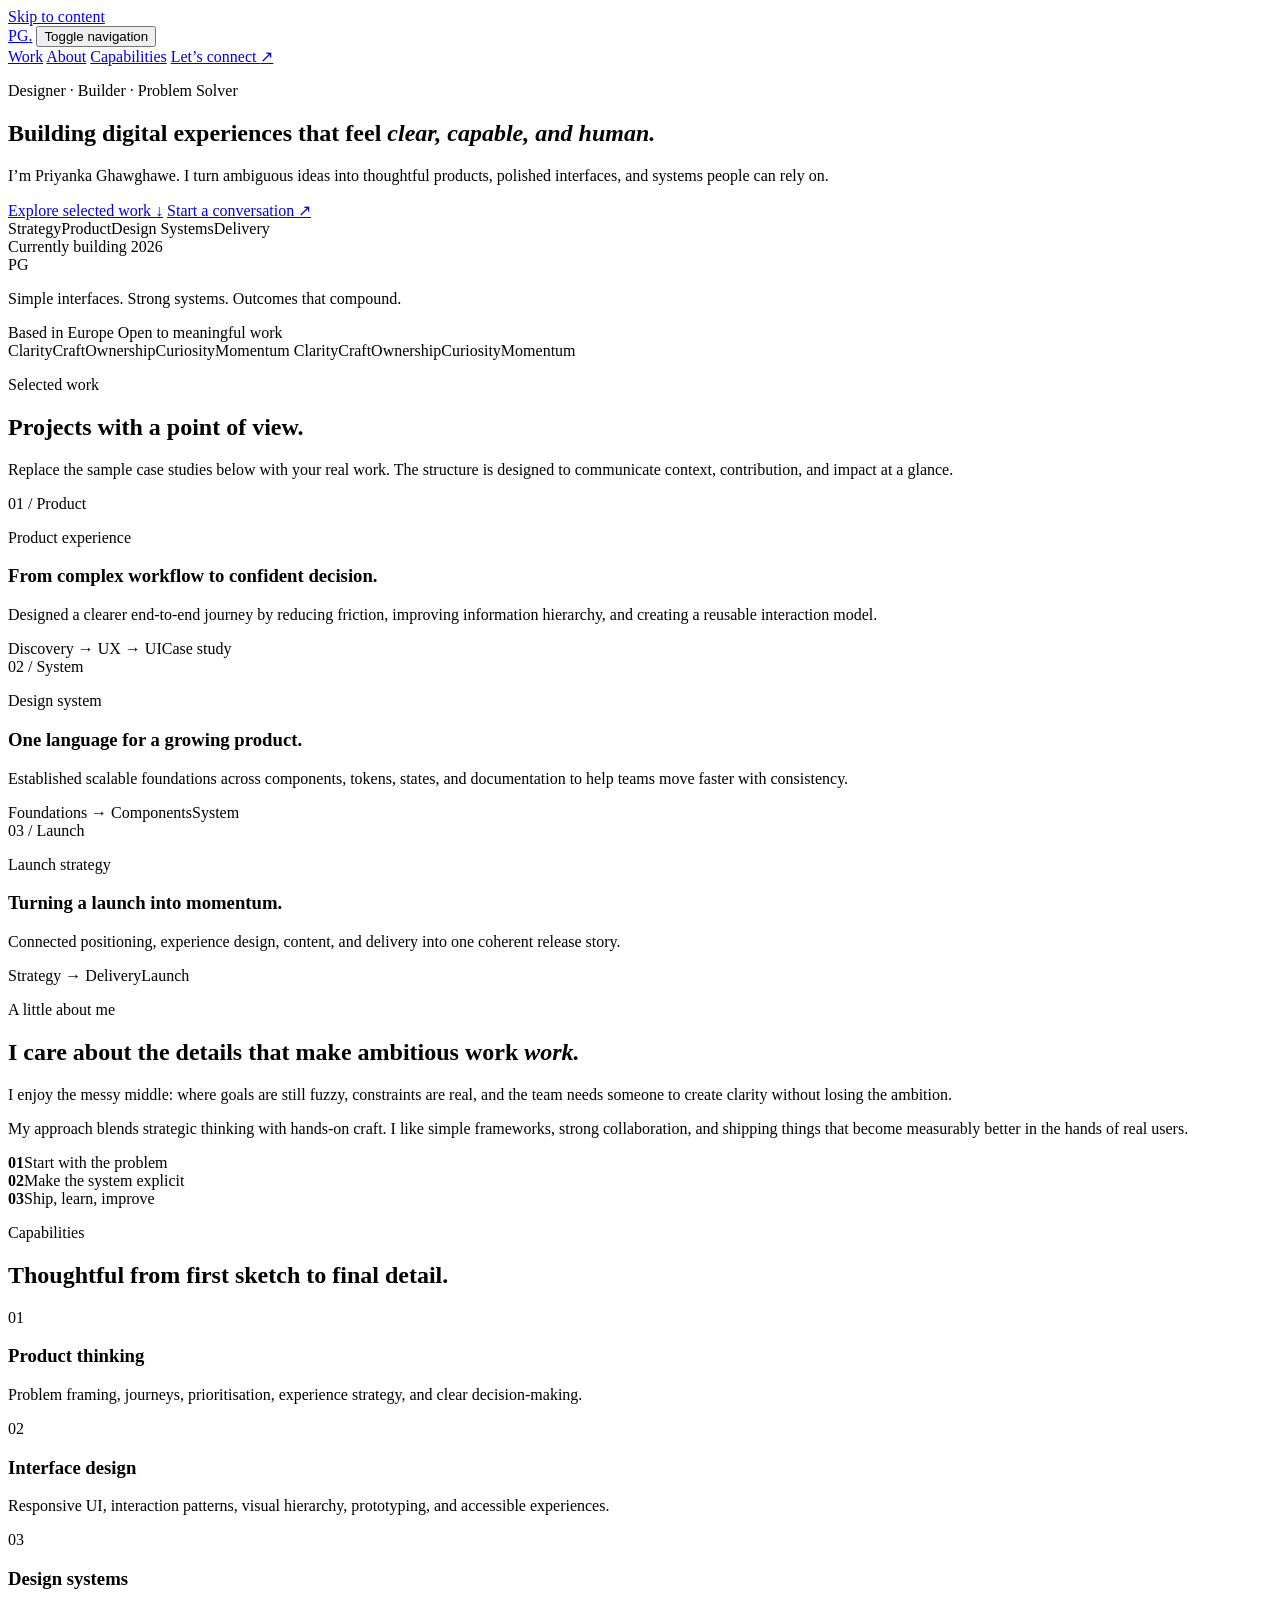
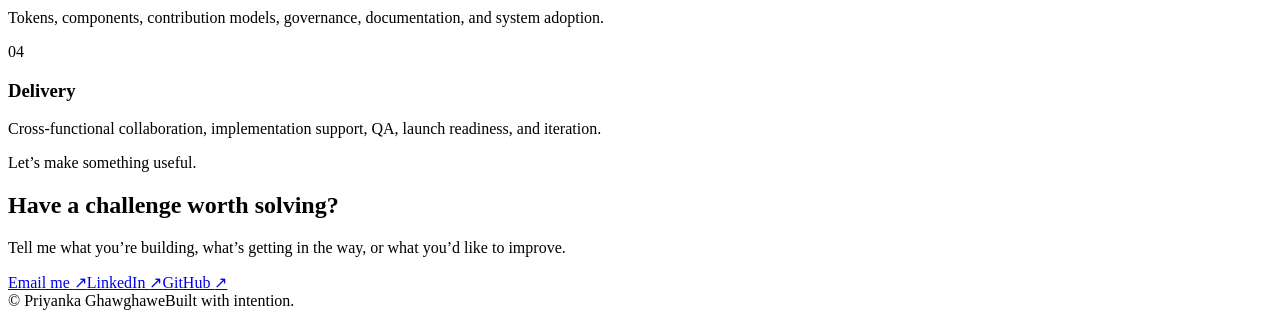
==== index.html @ e35c4de6 "feat: build enterprise portfolio landing page" ====
<!doctype html>
<html lang="en">
  <head>
    <meta charset="UTF-8" />
    <meta name="viewport" content="width=device-width, initial-scale=1.0" />
    <meta name="description" content="Priyanka Ghawghawe — portfolio of selected work, capabilities, and professional experience." />
    <meta name="theme-color" content="#0b1020" />
    <meta property="og:title" content="Priyanka Ghawghawe — Portfolio" />
    <meta property="og:description" content="A modern portfolio for Priyanka Ghawghawe." />
    <meta property="og:type" content="website" />
    <meta property="og:url" content="https://priyankaghawghawe.github.io/" />
    <link rel="icon" href="assets/favicon.svg" type="image/svg+xml" />
    <link rel="preconnect" href="https://fonts.googleapis.com" />
    <link rel="preconnect" href="https://fonts.gstatic.com" crossorigin />
    <link href="https://fonts.googleapis.com/css2?family=DM+Sans:wght@400;500;600;700&family=Space+Grotesk:wght@500;600;700&display=swap" rel="stylesheet" />
    <link rel="stylesheet" href="styles.css" />
    <script type="module" src="app.js"></script>
    <title>Priyanka Ghawghawe — Portfolio</title>
  </head>
  <body>
    <a class="skip-link" href="#main">Skip to content</a>

    <header class="site-header" data-header>
      <div class="container nav-wrap">
        <a class="brand" href="#top" aria-label="Priyanka Ghawghawe home">PG<span>.</span></a>
        <button class="menu-toggle" type="button" aria-expanded="false" aria-controls="site-nav">
          <span></span><span></span><span></span>
          <span class="sr-only">Toggle navigation</span>
        </button>
        <nav id="site-nav" class="site-nav" aria-label="Primary navigation">
          <a href="#work">Work</a>
          <a href="#about">About</a>
          <a href="#capabilities">Capabilities</a>
          <a href="#contact" class="nav-cta">Let’s connect <span aria-hidden="true">↗</span></a>
        </nav>
      </div>
    </header>

    <main id="main">
      <section id="top" class="hero section">
        <div class="container hero-grid">
          <div class="hero-copy reveal">
            <p class="eyebrow">Designer · Builder · Problem Solver</p>
            <h1>Building digital experiences that feel <em>clear, capable, and human.</em></h1>
            <p class="hero-lede">I’m Priyanka Ghawghawe. I turn ambiguous ideas into thoughtful products, polished interfaces, and systems people can rely on.</p>
            <div class="hero-actions">
              <a class="button button-primary" href="#work">Explore selected work <span aria-hidden="true">↓</span></a>
              <a class="button button-secondary" href="#contact">Start a conversation <span aria-hidden="true">↗</span></a>
            </div>
            <div class="hero-proof" aria-label="Professional focus areas">
              <span>Strategy</span><span>Product</span><span>Design Systems</span><span>Delivery</span>
            </div>
          </div>

          <aside class="hero-card reveal reveal-delay" aria-label="Portfolio snapshot">
            <div class="hero-card-top">
              <span class="status-dot" aria-hidden="true"></span>
              <span>Currently building</span>
              <span class="hero-card-year">2026</span>
            </div>
            <div class="hero-card-body">
              <div class="orb orb-a"></div>
              <div class="orb orb-b"></div>
              <div class="grid-noise"></div>
              <div class="hero-monogram">PG</div>
              <p>Simple interfaces. Strong systems. Outcomes that compound.</p>
            </div>
            <div class="hero-card-footer">
              <span>Based in Europe</span>
              <span>Open to meaningful work</span>
            </div>
          </aside>
        </div>
      </section>

      <section class="marquee" aria-label="Core values">
        <div class="marquee-track">
          <span>Clarity</span><span>Craft</span><span>Ownership</span><span>Curiosity</span><span>Momentum</span>
          <span>Clarity</span><span>Craft</span><span>Ownership</span><span>Curiosity</span><span>Momentum</span>
        </div>
      </section>

      <section id="work" class="section section-dark">
        <div class="container">
          <div class="section-heading reveal">
            <div>
              <p class="eyebrow">Selected work</p>
              <h2>Projects with a point of view.</h2>
            </div>
            <p>Replace the sample case studies below with your real work. The structure is designed to communicate context, contribution, and impact at a glance.</p>
          </div>

          <div class="project-grid">
            <article class="project-card project-featured reveal">
              <div class="project-visual visual-indigo"><span class="visual-label">01 / Product</span><div class="visual-window"><div class="window-bar"></div><div class="window-line large"></div><div class="window-line"></div><div class="window-grid"><i></i><i></i><i></i><i></i></div></div></div>
              <div class="project-content">
                <div><p class="project-type">Product experience</p><h3>From complex workflow to confident decision.</h3><p>Designed a clearer end-to-end journey by reducing friction, improving information hierarchy, and creating a reusable interaction model.</p></div>
                <div class="project-meta"><span>Discovery → UX → UI</span><span>Case study</span></div>
              </div>
            </article>
            <article class="project-card reveal">
              <div class="project-visual visual-lime"><span class="visual-label">02 / System</span><div class="system-ring"></div><div class="system-node n1"></div><div class="system-node n2"></div><div class="system-node n3"></div></div>
              <div class="project-content"><div><p class="project-type">Design system</p><h3>One language for a growing product.</h3><p>Established scalable foundations across components, tokens, states, and documentation to help teams move faster with consistency.</p></div><div class="project-meta"><span>Foundations → Components</span><span>System</span></div></div>
            </article>
            <article class="project-card reveal">
              <div class="project-visual visual-coral"><span class="visual-label">03 / Launch</span><div class="pulse"></div><div class="pulse-small"></div><div class="launch-bars"><i></i><i></i><i></i><i></i></div></div>
              <div class="project-content"><div><p class="project-type">Launch strategy</p><h3>Turning a launch into momentum.</h3><p>Connected positioning, experience design, content, and delivery into one coherent release story.</p></div><div class="project-meta"><span>Strategy → Delivery</span><span>Launch</span></div></div>
            </article>
          </div>
        </div>
      </section>

      <section id="about" class="section">
        <div class="container about-grid">
          <div class="about-intro reveal"><p class="eyebrow">A little about me</p><h2>I care about the details that make ambitious work <em>work.</em></h2></div>
          <div class="about-copy reveal"><p class="lead">I enjoy the messy middle: where goals are still fuzzy, constraints are real, and the team needs someone to create clarity without losing the ambition.</p><p>My approach blends strategic thinking with hands-on craft. I like simple frameworks, strong collaboration, and shipping things that become measurably better in the hands of real users.</p><div class="about-stats"><div><strong>01</strong><span>Start with the problem</span></div><div><strong>02</strong><span>Make the system explicit</span></div><div><strong>03</strong><span>Ship, learn, improve</span></div></div></div>
        </div>
      </section>

      <section id="capabilities" class="section section-light">
        <div class="container">
          <div class="section-heading reveal"><div><p class="eyebrow">Capabilities</p><h2>Thoughtful from first sketch to final detail.</h2></div></div>
          <div class="capability-grid">
            <div class="capability reveal"><span>01</span><h3>Product thinking</h3><p>Problem framing, journeys, prioritisation, experience strategy, and clear decision-making.</p></div>
            <div class="capability reveal"><span>02</span><h3>Interface design</h3><p>Responsive UI, interaction patterns, visual hierarchy, prototyping, and accessible experiences.</p></div>
            <div class="capability reveal"><span>03</span><h3>Design systems</h3><p>Tokens, components, contribution models, governance, documentation, and system adoption.</p></div>
            <div class="capability reveal"><span>04</span><h3>Delivery</h3><p>Cross-functional collaboration, implementation support, QA, launch readiness, and iteration.</p></div>
          </div>
        </div>
      </section>

      <section id="contact" class="section contact-section">
        <div class="container contact-card reveal">
          <div><p class="eyebrow">Let’s make something useful.</p><h2>Have a challenge worth solving?</h2><p>Tell me what you’re building, what’s getting in the way, or what you’d like to improve.</p></div>
          <div class="contact-actions"><a class="button button-primary" href="mailto:hello@example.com">Email me <span aria-hidden="true">↗</span></a><a class="text-link" href="https://www.linkedin.com/" target="_blank" rel="noreferrer">LinkedIn <span aria-hidden="true">↗</span></a><a class="text-link" href="https://github.com/PriyankaGhawghawe" target="_blank" rel="noreferrer">GitHub <span aria-hidden="true">↗</span></a></div>
        </div>
      </section>
    </main>

    <footer class="site-footer"><div class="container footer-wrap"><span>© <span data-year></span> Priyanka Ghawghawe</span><span>Built with intention.</span></div></footer>
  </body>
</html>
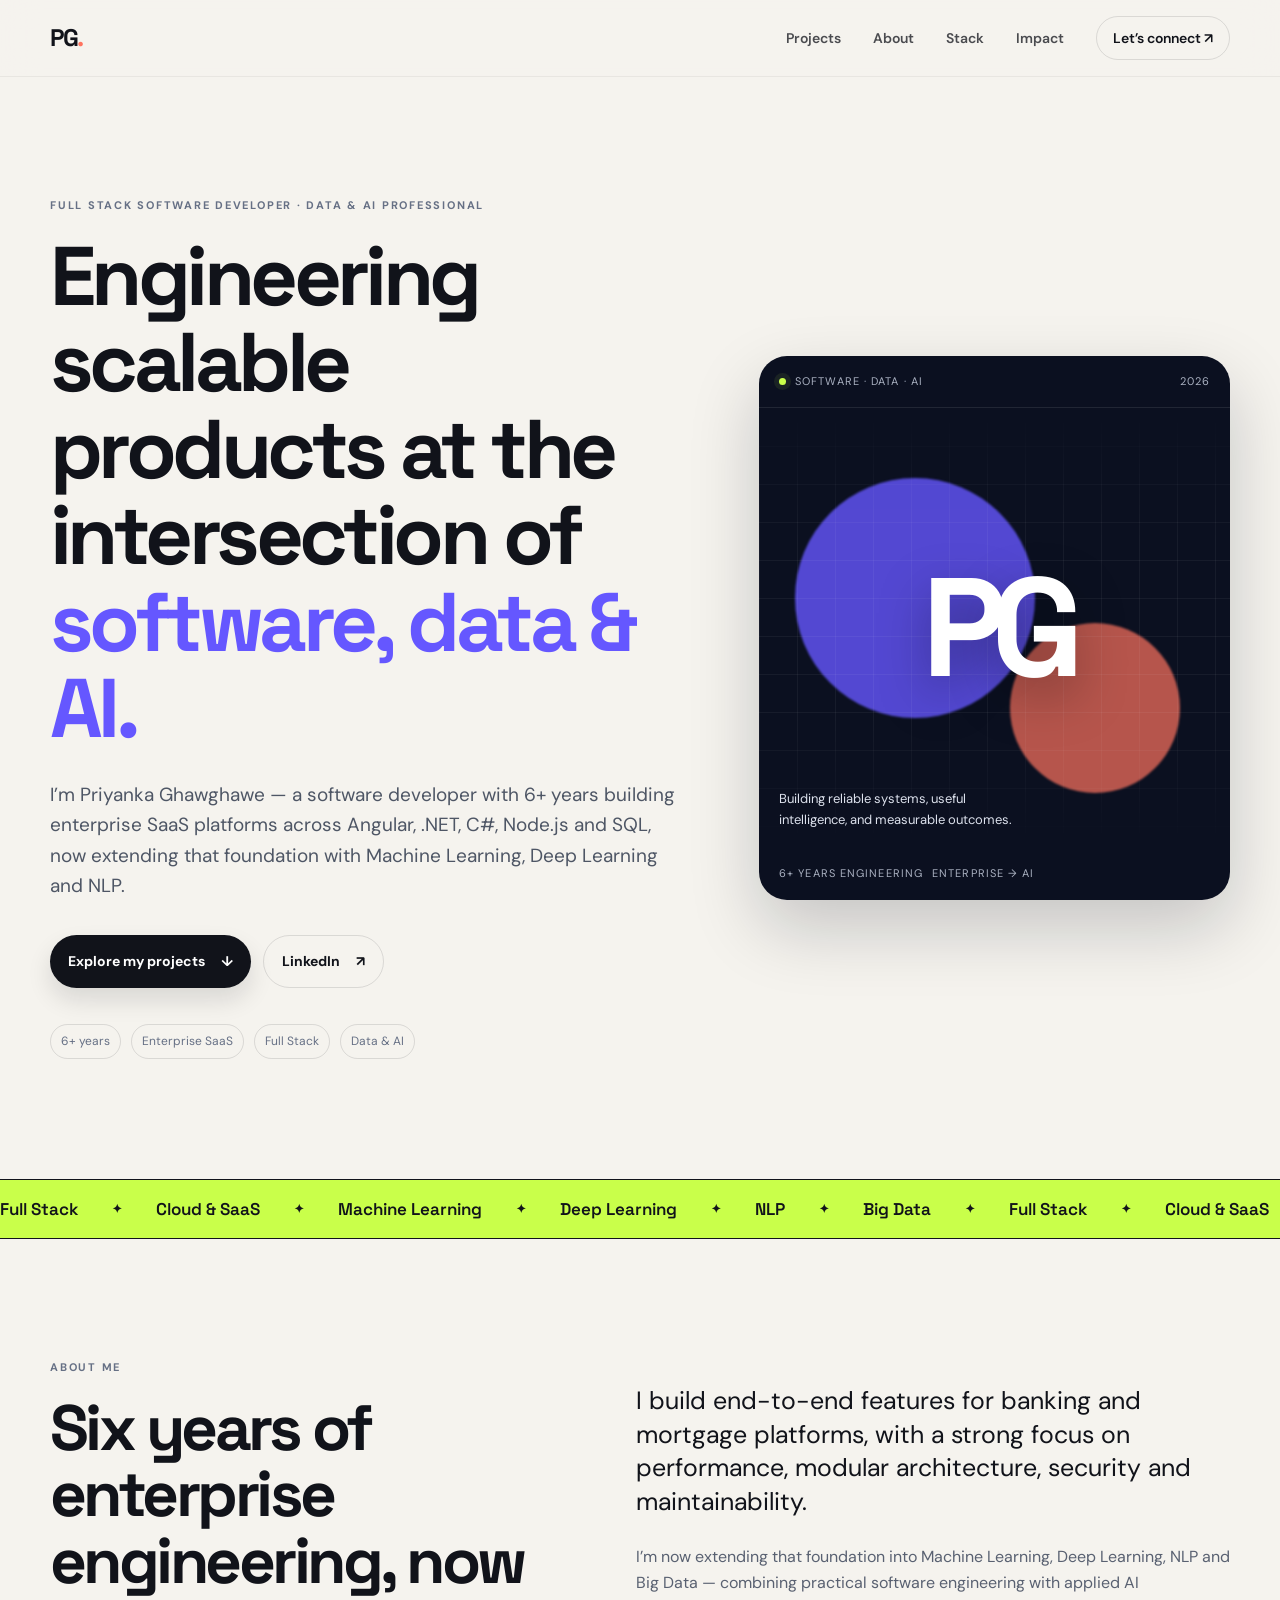
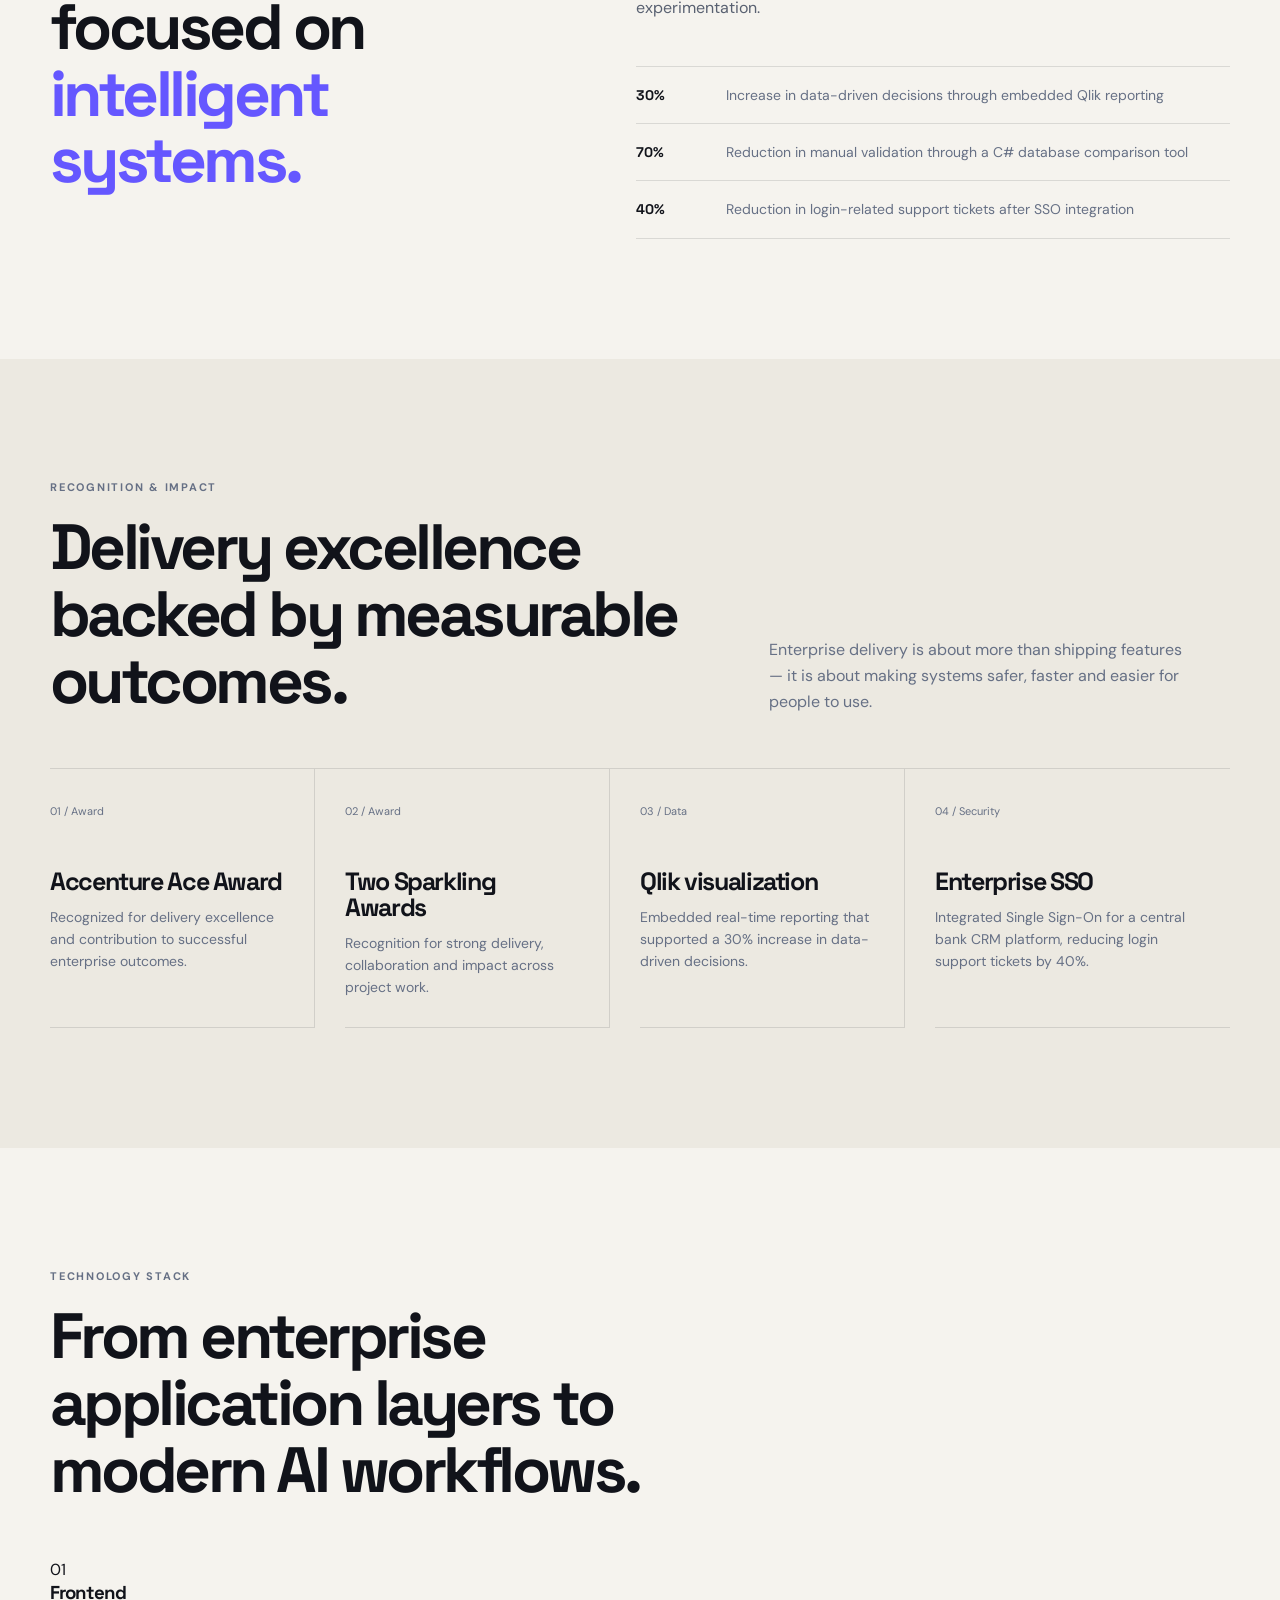
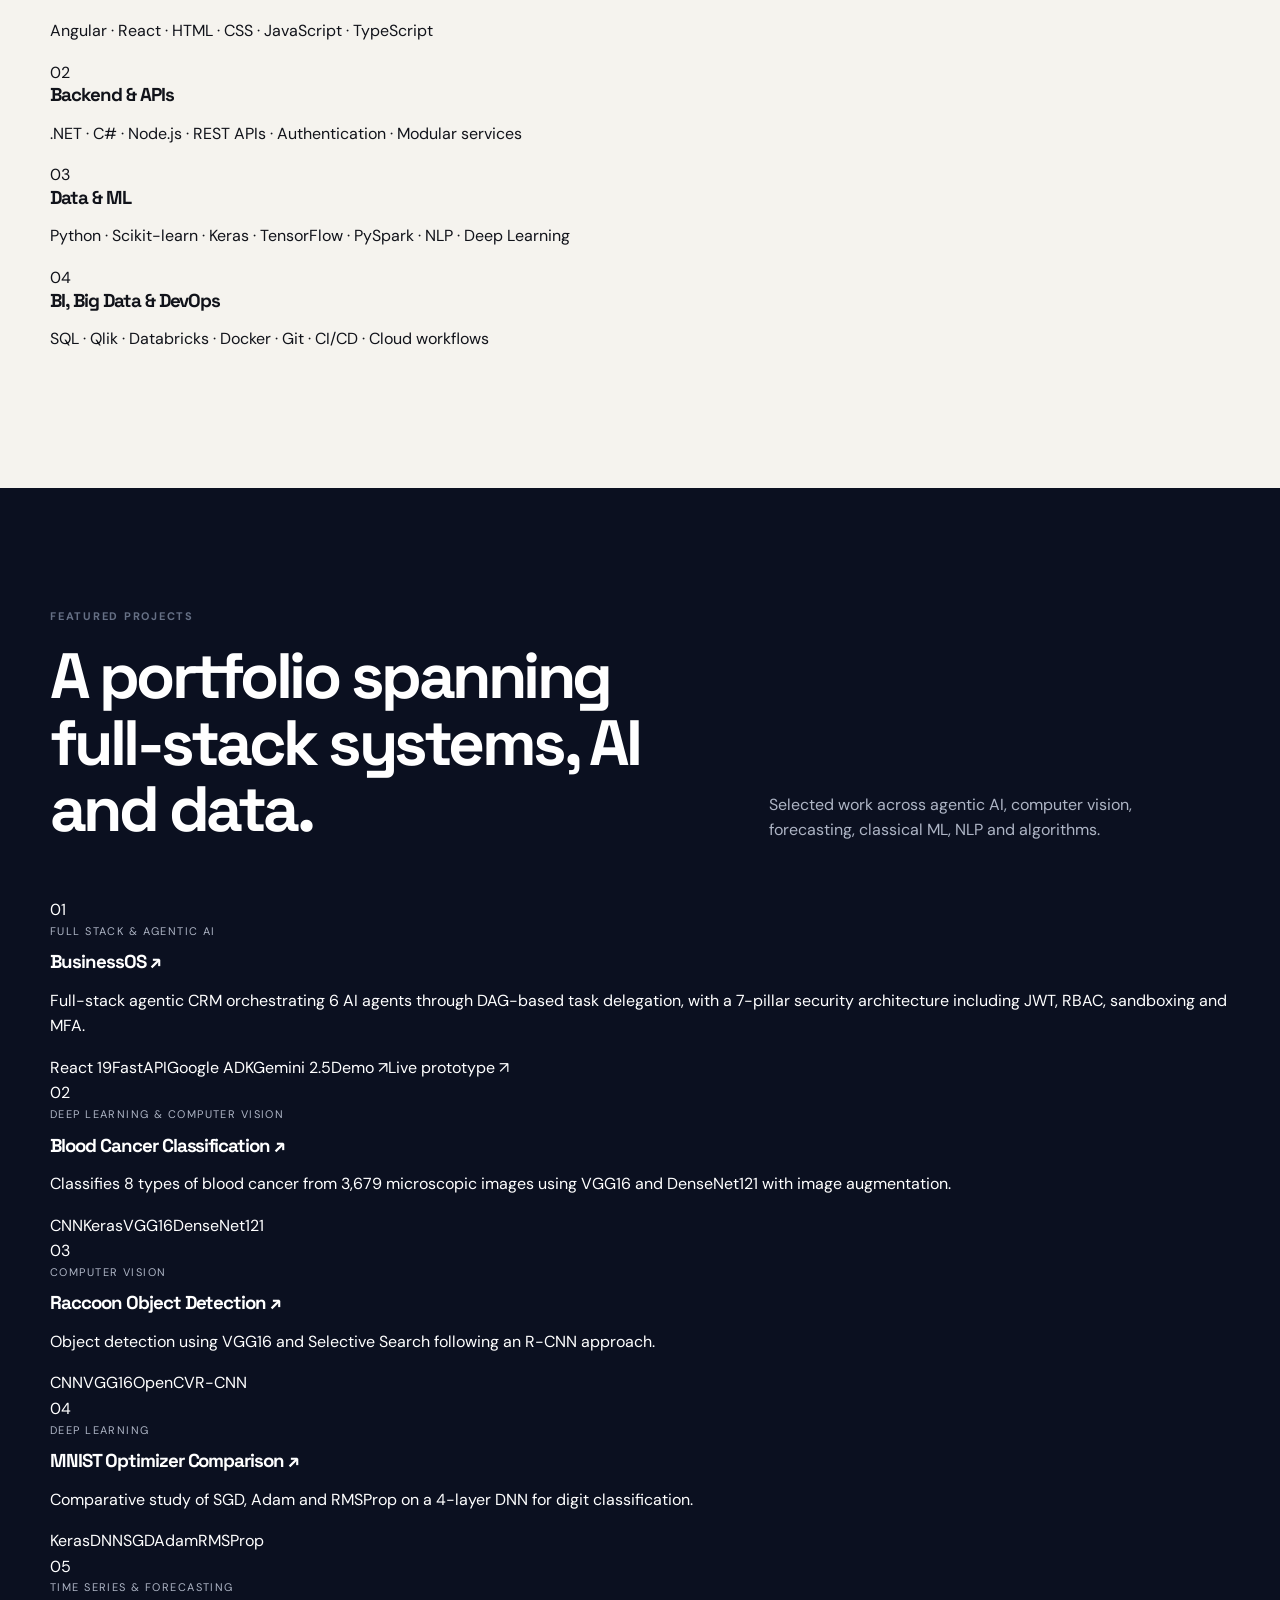
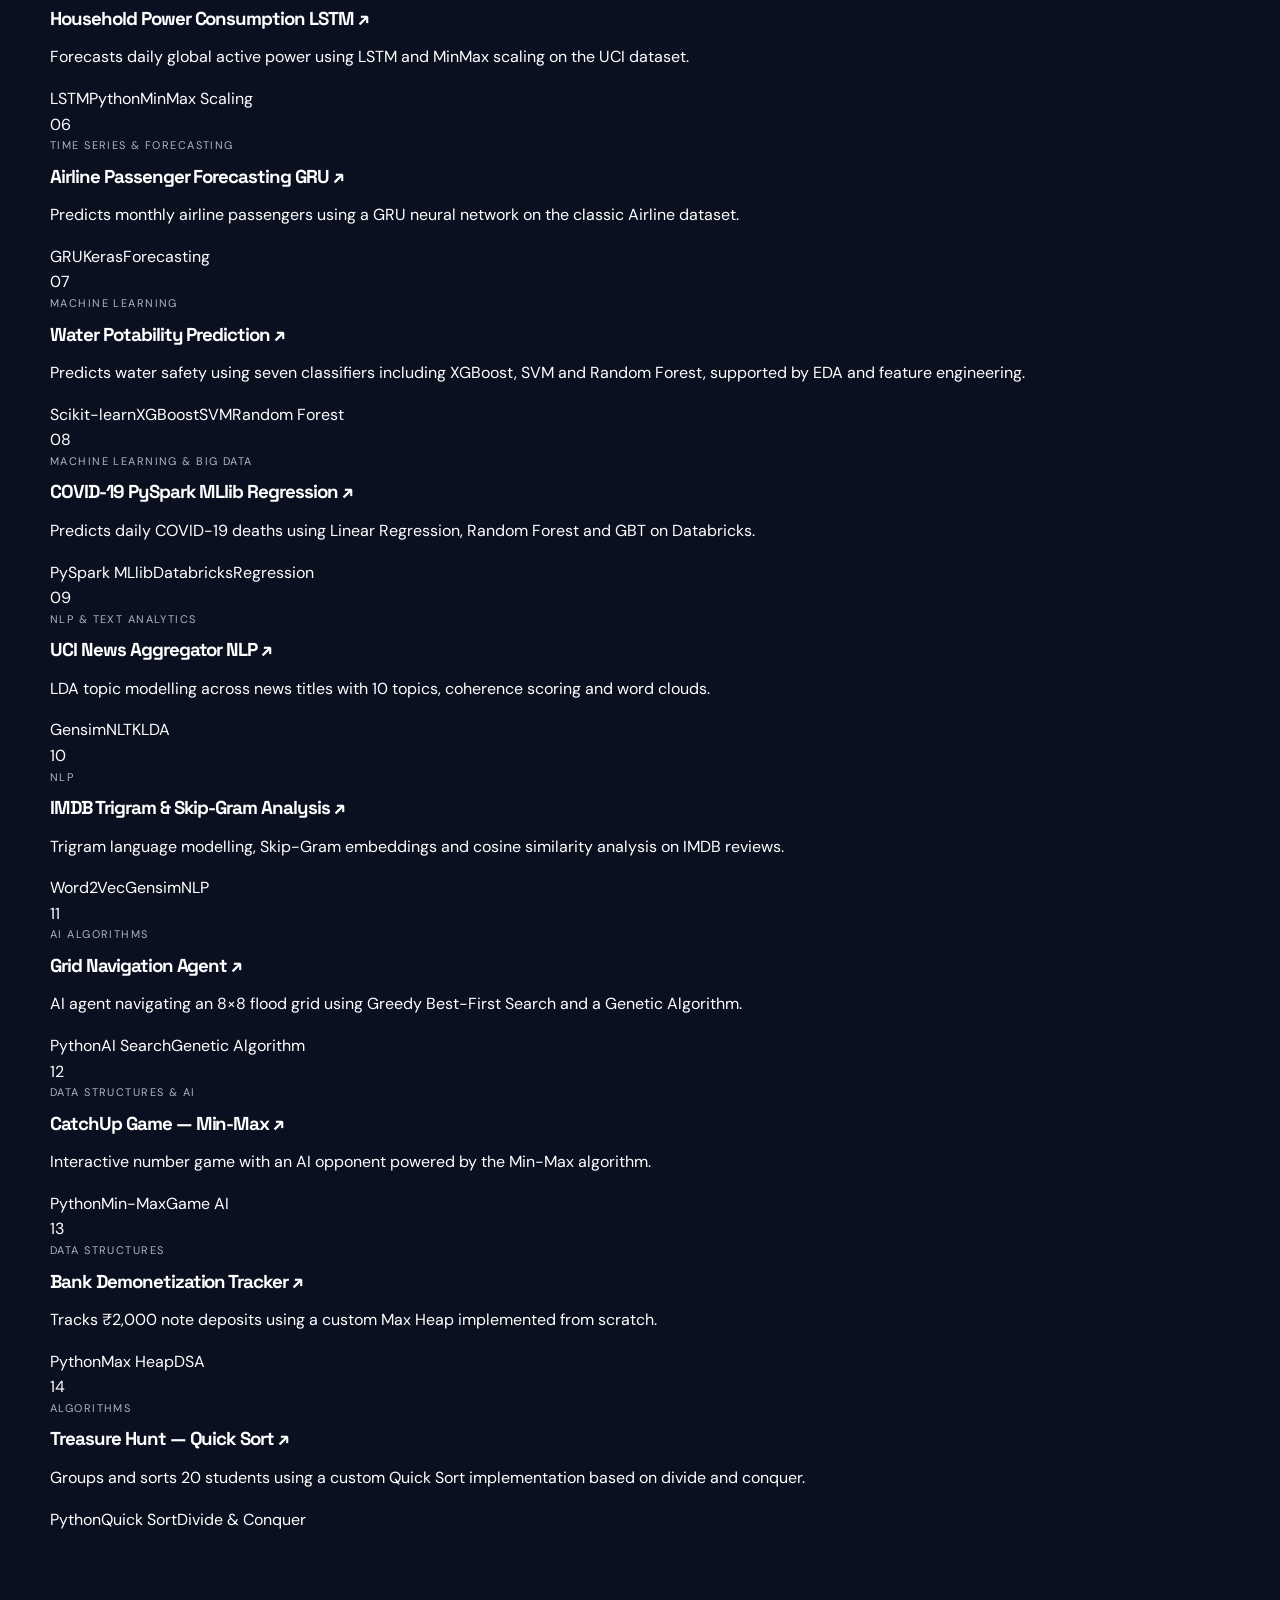
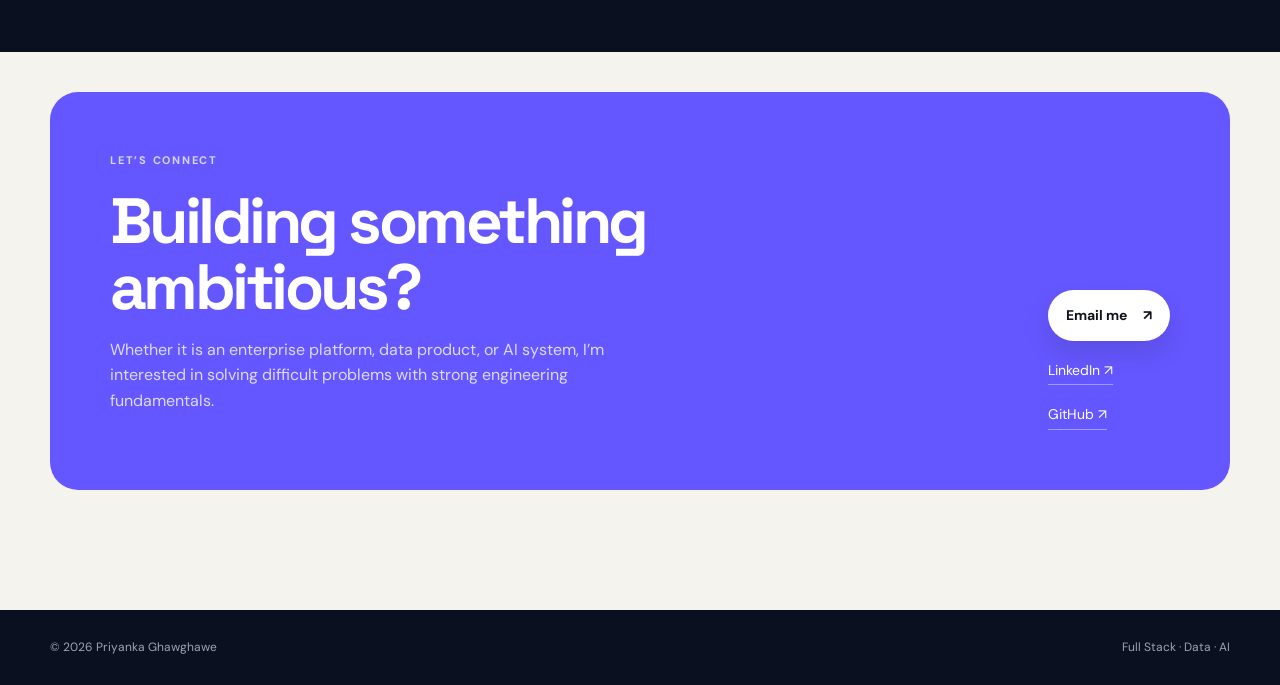
==== commit 8403418c: "content: personalize portfolio with Priyanka profile and projects" ====
--- a/index.html
+++ b/index.html
@@ -3,10 +3,10 @@
   <head>
     <meta charset="UTF-8" />
     <meta name="viewport" content="width=device-width, initial-scale=1.0" />
-    <meta name="description" content="Priyanka Ghawghawe — portfolio of selected work, capabilities, and professional experience." />
+    <meta name="description" content="Priyanka Ghawghawe — Full Stack Software Developer and Data & AI Professional with 6+ years building scalable SaaS platforms." />
     <meta name="theme-color" content="#0b1020" />
-    <meta property="og:title" content="Priyanka Ghawghawe — Portfolio" />
-    <meta property="og:description" content="A modern portfolio for Priyanka Ghawghawe." />
+    <meta property="og:title" content="Priyanka Ghawghawe — Full Stack Software Developer | Data & AI Professional" />
+    <meta property="og:description" content="6+ years building scalable enterprise software, now extending a full-stack foundation into Machine Learning, Deep Learning and NLP." />
     <meta property="og:type" content="website" />
     <meta property="og:url" content="https://priyankaghawghawe.github.io/" />
     <link rel="icon" href="assets/favicon.svg" type="image/svg+xml" />
@@ -15,22 +15,16 @@
     <link href="https://fonts.googleapis.com/css2?family=DM+Sans:wght@400;500;600;700&family=Space+Grotesk:wght@500;600;700&display=swap" rel="stylesheet" />
     <link rel="stylesheet" href="styles.css" />
     <script type="module" src="app.js"></script>
-    <title>Priyanka Ghawghawe — Portfolio</title>
+    <title>Priyanka Ghawghawe — Full Stack Developer | Data & AI</title>
   </head>
   <body>
     <a class="skip-link" href="#main">Skip to content</a>
-
     <header class="site-header" data-header>
       <div class="container nav-wrap">
         <a class="brand" href="#top" aria-label="Priyanka Ghawghawe home">PG<span>.</span></a>
-        <button class="menu-toggle" type="button" aria-expanded="false" aria-controls="site-nav">
-          <span></span><span></span><span></span>
-          <span class="sr-only">Toggle navigation</span>
-        </button>
+        <button class="menu-toggle" type="button" aria-expanded="false" aria-controls="site-nav"><span></span><span></span><span></span><span class="sr-only">Toggle navigation</span></button>
         <nav id="site-nav" class="site-nav" aria-label="Primary navigation">
-          <a href="#work">Work</a>
-          <a href="#about">About</a>
-          <a href="#capabilities">Capabilities</a>
+          <a href="#work">Projects</a><a href="#about">About</a><a href="#stack">Stack</a><a href="#awards">Impact</a>
           <a href="#contact" class="nav-cta">Let’s connect <span aria-hidden="true">↗</span></a>
         </nav>
       </div>
@@ -40,103 +34,86 @@
       <section id="top" class="hero section">
         <div class="container hero-grid">
           <div class="hero-copy reveal">
-            <p class="eyebrow">Designer · Builder · Problem Solver</p>
-            <h1>Building digital experiences that feel <em>clear, capable, and human.</em></h1>
-            <p class="hero-lede">I’m Priyanka Ghawghawe. I turn ambiguous ideas into thoughtful products, polished interfaces, and systems people can rely on.</p>
-            <div class="hero-actions">
-              <a class="button button-primary" href="#work">Explore selected work <span aria-hidden="true">↓</span></a>
-              <a class="button button-secondary" href="#contact">Start a conversation <span aria-hidden="true">↗</span></a>
-            </div>
-            <div class="hero-proof" aria-label="Professional focus areas">
-              <span>Strategy</span><span>Product</span><span>Design Systems</span><span>Delivery</span>
-            </div>
+            <p class="eyebrow">Full Stack Software Developer · Data & AI Professional</p>
+            <h1>Engineering scalable products at the intersection of <em>software, data & AI.</em></h1>
+            <p class="hero-lede">I’m Priyanka Ghawghawe — a software developer with 6+ years building enterprise SaaS platforms across Angular, .NET, C#, Node.js and SQL, now extending that foundation with Machine Learning, Deep Learning and NLP.</p>
+            <div class="hero-actions"><a class="button button-primary" href="#work">Explore my projects <span aria-hidden="true">↓</span></a><a class="button button-secondary" href="https://www.linkedin.com/in/priyankaghawghawe/" target="_blank" rel="noreferrer">LinkedIn <span aria-hidden="true">↗</span></a></div>
+            <div class="hero-proof" aria-label="Professional highlights"><span>6+ years</span><span>Enterprise SaaS</span><span>Full Stack</span><span>Data & AI</span></div>
           </div>
-
-          <aside class="hero-card reveal reveal-delay" aria-label="Portfolio snapshot">
-            <div class="hero-card-top">
-              <span class="status-dot" aria-hidden="true"></span>
-              <span>Currently building</span>
-              <span class="hero-card-year">2026</span>
-            </div>
-            <div class="hero-card-body">
-              <div class="orb orb-a"></div>
-              <div class="orb orb-b"></div>
-              <div class="grid-noise"></div>
-              <div class="hero-monogram">PG</div>
-              <p>Simple interfaces. Strong systems. Outcomes that compound.</p>
-            </div>
-            <div class="hero-card-footer">
-              <span>Based in Europe</span>
-              <span>Open to meaningful work</span>
-            </div>
+          <aside class="hero-card reveal reveal-delay" aria-label="Professional snapshot">
+            <div class="hero-card-top"><span class="status-dot" aria-hidden="true"></span><span>Software · Data · AI</span><span class="hero-card-year">2026</span></div>
+            <div class="hero-card-body"><div class="orb orb-a"></div><div class="orb orb-b"></div><div class="grid-noise"></div><div class="hero-monogram">PG</div><p>Building reliable systems, useful intelligence, and measurable outcomes.</p></div>
+            <div class="hero-card-footer"><span>6+ years engineering</span><span>Enterprise → AI</span></div>
           </aside>
         </div>
       </section>
 
-      <section class="marquee" aria-label="Core values">
-        <div class="marquee-track">
-          <span>Clarity</span><span>Craft</span><span>Ownership</span><span>Curiosity</span><span>Momentum</span>
-          <span>Clarity</span><span>Craft</span><span>Ownership</span><span>Curiosity</span><span>Momentum</span>
+      <section class="marquee" aria-label="Technical focus"><div class="marquee-track"><span>Full Stack</span><span>Cloud & SaaS</span><span>Machine Learning</span><span>Deep Learning</span><span>NLP</span><span>Big Data</span><span>Full Stack</span><span>Cloud & SaaS</span><span>Machine Learning</span><span>Deep Learning</span><span>NLP</span><span>Big Data</span></div></section>
+
+      <section id="about" class="section">
+        <div class="container about-grid">
+          <div class="about-intro reveal"><p class="eyebrow">About me</p><h2>Six years of enterprise engineering, now focused on <em>intelligent systems.</em></h2></div>
+          <div class="about-copy reveal">
+            <p class="lead">I build end-to-end features for banking and mortgage platforms, with a strong focus on performance, modular architecture, security and maintainability.</p>
+            <p>I’m now extending that foundation into Machine Learning, Deep Learning, NLP and Big Data — combining practical software engineering with applied AI experimentation.</p>
+            <div class="about-stats"><div><strong>30%</strong><span>Increase in data-driven decisions through embedded Qlik reporting</span></div><div><strong>70%</strong><span>Reduction in manual validation through a C# database comparison tool</span></div><div><strong>40%</strong><span>Reduction in login-related support tickets after SSO integration</span></div></div>
+          </div>
+        </div>
+      </section>
+
+      <section id="awards" class="section section-light">
+        <div class="container">
+          <div class="section-heading reveal"><div><p class="eyebrow">Recognition & impact</p><h2>Delivery excellence backed by measurable outcomes.</h2></div><p>Enterprise delivery is about more than shipping features — it is about making systems safer, faster and easier for people to use.</p></div>
+          <div class="capability-grid impact-grid">
+            <div class="capability reveal"><span>01 / Award</span><h3>Accenture Ace Award</h3><p>Recognized for delivery excellence and contribution to successful enterprise outcomes.</p></div>
+            <div class="capability reveal"><span>02 / Award</span><h3>Two Sparkling Awards</h3><p>Recognition for strong delivery, collaboration and impact across project work.</p></div>
+            <div class="capability reveal"><span>03 / Data</span><h3>Qlik visualization</h3><p>Embedded real-time reporting that supported a 30% increase in data-driven decisions.</p></div>
+            <div class="capability reveal"><span>04 / Security</span><h3>Enterprise SSO</h3><p>Integrated Single Sign-On for a central bank CRM platform, reducing login support tickets by 40%.</p></div>
+          </div>
+        </div>
+      </section>
+
+      <section id="stack" class="section">
+        <div class="container">
+          <div class="section-heading reveal"><div><p class="eyebrow">Technology stack</p><h2>From enterprise application layers to modern AI workflows.</h2></div></div>
+          <div class="stack-grid">
+            <div class="stack-card reveal"><span>01</span><h3>Frontend</h3><p>Angular · React · HTML · CSS · JavaScript · TypeScript</p></div>
+            <div class="stack-card reveal"><span>02</span><h3>Backend & APIs</h3><p>.NET · C# · Node.js · REST APIs · Authentication · Modular services</p></div>
+            <div class="stack-card reveal"><span>03</span><h3>Data & ML</h3><p>Python · Scikit-learn · Keras · TensorFlow · PySpark · NLP · Deep Learning</p></div>
+            <div class="stack-card reveal"><span>04</span><h3>BI, Big Data & DevOps</h3><p>SQL · Qlik · Databricks · Docker · Git · CI/CD · Cloud workflows</p></div>
+          </div>
         </div>
       </section>
 
       <section id="work" class="section section-dark">
         <div class="container">
-          <div class="section-heading reveal">
-            <div>
-              <p class="eyebrow">Selected work</p>
-              <h2>Projects with a point of view.</h2>
-            </div>
-            <p>Replace the sample case studies below with your real work. The structure is designed to communicate context, contribution, and impact at a glance.</p>
-          </div>
-
-          <div class="project-grid">
-            <article class="project-card project-featured reveal">
-              <div class="project-visual visual-indigo"><span class="visual-label">01 / Product</span><div class="visual-window"><div class="window-bar"></div><div class="window-line large"></div><div class="window-line"></div><div class="window-grid"><i></i><i></i><i></i><i></i></div></div></div>
-              <div class="project-content">
-                <div><p class="project-type">Product experience</p><h3>From complex workflow to confident decision.</h3><p>Designed a clearer end-to-end journey by reducing friction, improving information hierarchy, and creating a reusable interaction model.</p></div>
-                <div class="project-meta"><span>Discovery → UX → UI</span><span>Case study</span></div>
-              </div>
-            </article>
-            <article class="project-card reveal">
-              <div class="project-visual visual-lime"><span class="visual-label">02 / System</span><div class="system-ring"></div><div class="system-node n1"></div><div class="system-node n2"></div><div class="system-node n3"></div></div>
-              <div class="project-content"><div><p class="project-type">Design system</p><h3>One language for a growing product.</h3><p>Established scalable foundations across components, tokens, states, and documentation to help teams move faster with consistency.</p></div><div class="project-meta"><span>Foundations → Components</span><span>System</span></div></div>
-            </article>
-            <article class="project-card reveal">
-              <div class="project-visual visual-coral"><span class="visual-label">03 / Launch</span><div class="pulse"></div><div class="pulse-small"></div><div class="launch-bars"><i></i><i></i><i></i><i></i></div></div>
-              <div class="project-content"><div><p class="project-type">Launch strategy</p><h3>Turning a launch into momentum.</h3><p>Connected positioning, experience design, content, and delivery into one coherent release story.</p></div><div class="project-meta"><span>Strategy → Delivery</span><span>Launch</span></div></div>
-            </article>
-          </div>
-        </div>
-      </section>
-
-      <section id="about" class="section">
-        <div class="container about-grid">
-          <div class="about-intro reveal"><p class="eyebrow">A little about me</p><h2>I care about the details that make ambitious work <em>work.</em></h2></div>
-          <div class="about-copy reveal"><p class="lead">I enjoy the messy middle: where goals are still fuzzy, constraints are real, and the team needs someone to create clarity without losing the ambition.</p><p>My approach blends strategic thinking with hands-on craft. I like simple frameworks, strong collaboration, and shipping things that become measurably better in the hands of real users.</p><div class="about-stats"><div><strong>01</strong><span>Start with the problem</span></div><div><strong>02</strong><span>Make the system explicit</span></div><div><strong>03</strong><span>Ship, learn, improve</span></div></div></div>
-        </div>
-      </section>
-
-      <section id="capabilities" class="section section-light">
-        <div class="container">
-          <div class="section-heading reveal"><div><p class="eyebrow">Capabilities</p><h2>Thoughtful from first sketch to final detail.</h2></div></div>
-          <div class="capability-grid">
-            <div class="capability reveal"><span>01</span><h3>Product thinking</h3><p>Problem framing, journeys, prioritisation, experience strategy, and clear decision-making.</p></div>
-            <div class="capability reveal"><span>02</span><h3>Interface design</h3><p>Responsive UI, interaction patterns, visual hierarchy, prototyping, and accessible experiences.</p></div>
-            <div class="capability reveal"><span>03</span><h3>Design systems</h3><p>Tokens, components, contribution models, governance, documentation, and system adoption.</p></div>
-            <div class="capability reveal"><span>04</span><h3>Delivery</h3><p>Cross-functional collaboration, implementation support, QA, launch readiness, and iteration.</p></div>
+          <div class="section-heading reveal"><div><p class="eyebrow">Featured projects</p><h2>A portfolio spanning full-stack systems, AI and data.</h2></div><p>Selected work across agentic AI, computer vision, forecasting, classical ML, NLP and algorithms.</p></div>
+          <div class="project-list">
+            <article class="project-row reveal"><div class="project-number">01</div><div><p class="project-type">Full Stack & Agentic AI</p><h3><a href="https://github.com/PriyankaGhawghawe/AI-Powered-Enterprise-CRM" target="_blank" rel="noreferrer">BusinessOS ↗</a></h3><p>Full-stack agentic CRM orchestrating 6 AI agents through DAG-based task delegation, with a 7-pillar security architecture including JWT, RBAC, sandboxing and MFA.</p><div class="project-tags"><span>React 19</span><span>FastAPI</span><span>Google ADK</span><span>Gemini 2.5</span><a href="https://www.youtube.com/watch?v=F5__SWZ0X-o&t=1s" target="_blank" rel="noreferrer">Demo ↗</a><a href="https://business-os-20952320186.us-central1.run.app/login" target="_blank" rel="noreferrer">Live prototype ↗</a></div></div></article>
+            <article class="project-row reveal"><div class="project-number">02</div><div><p class="project-type">Deep Learning & Computer Vision</p><h3><a href="https://github.com/PriyankaGhawghwe/Blood-Cancer-Classification" target="_blank" rel="noreferrer">Blood Cancer Classification ↗</a></h3><p>Classifies 8 types of blood cancer from 3,679 microscopic images using VGG16 and DenseNet121 with image augmentation.</p><div class="project-tags"><span>CNN</span><span>Keras</span><span>VGG16</span><span>DenseNet121</span></div></div></article>
+            <article class="project-row reveal"><div class="project-number">03</div><div><p class="project-type">Computer Vision</p><h3><a href="https://github.com/PriyankaGhawghwe/CNN-Based-Raccoon-Object-Detection" target="_blank" rel="noreferrer">Raccoon Object Detection ↗</a></h3><p>Object detection using VGG16 and Selective Search following an R-CNN approach.</p><div class="project-tags"><span>CNN</span><span>VGG16</span><span>OpenCV</span><span>R-CNN</span></div></div></article>
+            <article class="project-row reveal"><div class="project-number">04</div><div><p class="project-type">Deep Learning</p><h3><a href="https://github.com/PriyankaGhawghwe/MNIST-Optimizer-Comparison-DNN" target="_blank" rel="noreferrer">MNIST Optimizer Comparison ↗</a></h3><p>Comparative study of SGD, Adam and RMSProp on a 4-layer DNN for digit classification.</p><div class="project-tags"><span>Keras</span><span>DNN</span><span>SGD</span><span>Adam</span><span>RMSProp</span></div></div></article>
+            <article class="project-row reveal"><div class="project-number">05</div><div><p class="project-type">Time Series & Forecasting</p><h3><a href="https://github.com/PriyankaGhawghwe/Household-Power-Consumption-LSTM" target="_blank" rel="noreferrer">Household Power Consumption LSTM ↗</a></h3><p>Forecasts daily global active power using LSTM and MinMax scaling on the UCI dataset.</p><div class="project-tags"><span>LSTM</span><span>Python</span><span>MinMax Scaling</span></div></div></article>
+            <article class="project-row reveal"><div class="project-number">06</div><div><p class="project-type">Time Series & Forecasting</p><h3><a href="https://github.com/PriyankaGhawghawe/Airline-Passenger-Forecasting-GRU" target="_blank" rel="noreferrer">Airline Passenger Forecasting GRU ↗</a></h3><p>Predicts monthly airline passengers using a GRU neural network on the classic Airline dataset.</p><div class="project-tags"><span>GRU</span><span>Keras</span><span>Forecasting</span></div></div></article>
+            <article class="project-row reveal"><div class="project-number">07</div><div><p class="project-type">Machine Learning</p><h3><a href="https://github.com/PriyankaGhawghawe/Water-Potability-Prediction-ML" target="_blank" rel="noreferrer">Water Potability Prediction ↗</a></h3><p>Predicts water safety using seven classifiers including XGBoost, SVM and Random Forest, supported by EDA and feature engineering.</p><div class="project-tags"><span>Scikit-learn</span><span>XGBoost</span><span>SVM</span><span>Random Forest</span></div></div></article>
+            <article class="project-row reveal"><div class="project-number">08</div><div><p class="project-type">Machine Learning & Big Data</p><h3><a href="https://github.com/PriyankaGhawghawe/COVID19-PySpark-MLlib-Regression" target="_blank" rel="noreferrer">COVID-19 PySpark MLlib Regression ↗</a></h3><p>Predicts daily COVID-19 deaths using Linear Regression, Random Forest and GBT on Databricks.</p><div class="project-tags"><span>PySpark MLlib</span><span>Databricks</span><span>Regression</span></div></div></article>
+            <article class="project-row reveal"><div class="project-number">09</div><div><p class="project-type">NLP & Text Analytics</p><h3><a href="https://github.com/PriyankaGhawghawe/UCI-News-Aggregator-NLP" target="_blank" rel="noreferrer">UCI News Aggregator NLP ↗</a></h3><p>LDA topic modelling across news titles with 10 topics, coherence scoring and word clouds.</p><div class="project-tags"><span>Gensim</span><span>NLTK</span><span>LDA</span></div></div></article>
+            <article class="project-row reveal"><div class="project-number">10</div><div><p class="project-type">NLP</p><h3><a href="https://github.com/PriyankaGhawghawe/IMDB-NLP-Trigram-SkipGram-Analysis" target="_blank" rel="noreferrer">IMDB Trigram & Skip-Gram Analysis ↗</a></h3><p>Trigram language modelling, Skip-Gram embeddings and cosine similarity analysis on IMDB reviews.</p><div class="project-tags"><span>Word2Vec</span><span>Gensim</span><span>NLP</span></div></div></article>
+            <article class="project-row reveal"><div class="project-number">11</div><div><p class="project-type">AI Algorithms</p><h3><a href="https://github.com/PriyankaGhawghawe/Grid-Navigation-Agent-Python" target="_blank" rel="noreferrer">Grid Navigation Agent ↗</a></h3><p>AI agent navigating an 8×8 flood grid using Greedy Best-First Search and a Genetic Algorithm.</p><div class="project-tags"><span>Python</span><span>AI Search</span><span>Genetic Algorithm</span></div></div></article>
+            <article class="project-row reveal"><div class="project-number">12</div><div><p class="project-type">Data Structures & AI</p><h3><a href="https://github.com/PriyankaGhawghawe/CatchUp-Game-MinMax-Python" target="_blank" rel="noreferrer">CatchUp Game — Min-Max ↗</a></h3><p>Interactive number game with an AI opponent powered by the Min-Max algorithm.</p><div class="project-tags"><span>Python</span><span>Min-Max</span><span>Game AI</span></div></div></article>
+            <article class="project-row reveal"><div class="project-number">13</div><div><p class="project-type">Data Structures</p><h3><a href="https://github.com/PriyankaGhawghawe/Bank-Demonetization-Tracker-MaxHeap-Python" target="_blank" rel="noreferrer">Bank Demonetization Tracker ↗</a></h3><p>Tracks ₹2,000 note deposits using a custom Max Heap implemented from scratch.</p><div class="project-tags"><span>Python</span><span>Max Heap</span><span>DSA</span></div></div></article>
+            <article class="project-row reveal"><div class="project-number">14</div><div><p class="project-type">Algorithms</p><h3><a href="https://github.com/PriyankaGhawghawe/Treasure-Hunt-QuickSort-Python" target="_blank" rel="noreferrer">Treasure Hunt — Quick Sort ↗</a></h3><p>Groups and sorts 20 students using a custom Quick Sort implementation based on divide and conquer.</p><div class="project-tags"><span>Python</span><span>Quick Sort</span><span>Divide & Conquer</span></div></div></article>
           </div>
         </div>
       </section>
 
       <section id="contact" class="section contact-section">
         <div class="container contact-card reveal">
-          <div><p class="eyebrow">Let’s make something useful.</p><h2>Have a challenge worth solving?</h2><p>Tell me what you’re building, what’s getting in the way, or what you’d like to improve.</p></div>
-          <div class="contact-actions"><a class="button button-primary" href="mailto:hello@example.com">Email me <span aria-hidden="true">↗</span></a><a class="text-link" href="https://www.linkedin.com/" target="_blank" rel="noreferrer">LinkedIn <span aria-hidden="true">↗</span></a><a class="text-link" href="https://github.com/PriyankaGhawghawe" target="_blank" rel="noreferrer">GitHub <span aria-hidden="true">↗</span></a></div>
+          <div><p class="eyebrow">Let’s connect</p><h2>Building something ambitious?</h2><p>Whether it is an enterprise platform, data product, or AI system, I’m interested in solving difficult problems with strong engineering fundamentals.</p></div>
+          <div class="contact-actions"><a class="button button-primary" href="mailto:priyankamenghare09@gmail.com">Email me <span aria-hidden="true">↗</span></a><a class="text-link" href="https://www.linkedin.com/in/priyankaghawghawe/" target="_blank" rel="noreferrer">LinkedIn <span aria-hidden="true">↗</span></a><a class="text-link" href="https://github.com/PriyankaGhawghawe" target="_blank" rel="noreferrer">GitHub <span aria-hidden="true">↗</span></a></div>
         </div>
       </section>
     </main>
-
-    <footer class="site-footer"><div class="container footer-wrap"><span>© <span data-year></span> Priyanka Ghawghawe</span><span>Built with intention.</span></div></footer>
+    <footer class="site-footer"><div class="container footer-wrap"><span>© <span data-year></span> Priyanka Ghawghawe</span><span>Full Stack · Data · AI</span></div></footer>
   </body>
 </html>
--- a/styles.css
+++ b/styles.css
@@ -0,0 +1,2 @@
+:root{--ink:#11131a;--muted:#667085;--paper:#f5f3ee;--white:#fff;--dark:#0b1020;--line:rgba(17,19,26,.12);--accent:#c9ff4a;--coral:#ff735f;--indigo:#6557ff;--max:1180px;--radius:28px}*{box-sizing:border-box}html{scroll-behavior:smooth}body{margin:0;background:var(--paper);color:var(--ink);font-family:"DM Sans",sans-serif;line-height:1.6;-webkit-font-smoothing:antialiased}a{color:inherit;text-decoration:none}.container{width:min(calc(100% - 48px),var(--max));margin-inline:auto}.sr-only{position:absolute;width:1px;height:1px;padding:0;margin:-1px;overflow:hidden;clip:rect(0,0,0,0);white-space:nowrap;border:0}.skip-link{position:fixed;left:16px;top:-60px;z-index:100;padding:10px 16px;background:var(--accent);color:var(--ink);border-radius:10px;font-weight:700}.skip-link:focus{top:16px}.site-header{position:sticky;top:0;z-index:20;background:rgba(245,243,238,.86);backdrop-filter:blur(18px);border-bottom:1px solid rgba(17,19,26,.06)}.nav-wrap{height:76px;display:flex;align-items:center;justify-content:space-between}.brand{font:700 24px/1 "Space Grotesk",sans-serif;letter-spacing:-.08em}.brand span{color:var(--coral)}.site-nav{display:flex;align-items:center;gap:32px;font-size:14px;font-weight:600}.site-nav a{opacity:.75;transition:opacity .2s ease}.site-nav a:hover,.text-link:hover{opacity:1}.site-nav .nav-cta{padding:10px 16px;border:1px solid var(--line);border-radius:999px;opacity:1}.menu-toggle{display:none;border:0;background:transparent;padding:8px}.hero{padding:104px 0 120px}.hero-grid{display:grid;grid-template-columns:1.15fr .85fr;gap:72px;align-items:center}.eyebrow{margin:0 0 18px;text-transform:uppercase;letter-spacing:.16em;font-size:11px;font-weight:700;color:var(--muted)}h1,h2,h3{font-family:"Space Grotesk",sans-serif;letter-spacing:-.055em;line-height:1.04;margin:0}h1{font-size:clamp(48px,6.5vw,86px);max-width:850px}h1 em,h2 em{font-style:normal;color:var(--indigo)}.hero-lede{max-width:650px;font-size:19px;color:#4e5665;margin:28px 0 34px}.hero-actions{display:flex;flex-wrap:wrap;gap:12px}.button{display:inline-flex;align-items:center;gap:16px;padding:14px 18px;border-radius:999px;font-weight:700;font-size:14px;transition:transform .2s ease,box-shadow .2s ease}.button:hover{transform:translateY(-2px)}.button-primary{background:var(--ink);color:var(--white);box-shadow:0 12px 24px rgba(17,19,26,.12)}.button-secondary{border:1px solid var(--line)}.hero-proof{display:flex;gap:10px;flex-wrap:wrap;margin-top:36px}.hero-proof span{font-size:12px;color:var(--muted);padding:7px 10px;border:1px solid var(--line);border-radius:999px}.hero-card{background:var(--dark);border-radius:var(--radius);color:white;overflow:hidden;box-shadow:0 28px 70px rgba(11,16,32,.2)}.hero-card-top,.hero-card-footer{display:flex;align-items:center;gap:9px;padding:17px 20px;font-size:11px;text-transform:uppercase;letter-spacing:.1em;color:#aab1c1}.hero-card-top{border-bottom:1px solid rgba(255,255,255,.09)}.hero-card-year{margin-left:auto}.status-dot{width:7px;height:7px;background:var(--accent);border-radius:50%;box-shadow:0 0 0 5px rgba(201,255,74,.08)}.hero-card-body{min-height:440px;position:relative;display:grid;place-items:center;overflow:hidden}.grid-noise{position:absolute;inset:0;background-image:linear-gradient(rgba(255,255,255,.05) 1px,transparent 1px),linear-gradient(90deg,rgba(255,255,255,.05) 1px,transparent 1px);background-size:38px 38px;mask-image:linear-gradient(to bottom,transparent,black 30%,black 70%,transparent)}.orb{position:absolute;border-radius:50%;filter:blur(1px)}.orb-a{width:240px;height:240px;background:var(--indigo);opacity:.8;transform:translate(-80px,-30px)}.orb-b{width:170px;height:170px;background:var(--coral);opacity:.7;transform:translate(100px,80px)}.hero-monogram{position:relative;z-index:1;font:700 clamp(70px,12vw,140px)/1 "Space Grotesk",sans-serif;letter-spacing:-.12em;text-shadow:0 18px 50px rgba(0,0,0,.35)}.hero-card-body p{position:absolute;left:20px;bottom:18px;max-width:240px;margin:0;color:#dce1ec;font-size:13px}.marquee{overflow:hidden;background:var(--accent);padding:18px 0;border-block:1px solid var(--ink)}.marquee-track{display:flex;width:max-content;animation:scroll 28s linear infinite;font:600 17px "Space Grotesk",sans-serif}.marquee-track span{display:flex;align-items:center}.marquee-track span:not(:last-child)::after{content:"✦";margin:0 34px;font-size:12px}@keyframes scroll{to{transform:translateX(-50%)}}.section{padding:120px 0}.section-dark{background:var(--dark);color:var(--white)}.section-light{background:#ece9e1}.section-heading{display:grid;grid-template-columns:1fr .7fr;gap:60px;align-items:end;margin-bottom:54px}.section-heading h2,.about-intro h2{font-size:clamp(38px,5vw,64px);max-width:750px}.section-heading>p{margin:0;color:#aeb5c5;max-width:430px}.section:not(.section-dark) .section-heading>p{color:var(--muted)}.project-grid{display:grid;grid-template-columns:1fr 1fr;gap:18px}.project-card{border:1px solid rgba(255,255,255,.1);border-radius:24px;overflow:hidden;background:#11182a}.project-featured{grid-column:1/-1;display:grid;grid-template-columns:1.2fr .8fr}.project-visual{min-height:330px;position:relative;overflow:hidden}.project-featured .project-visual{min-height:450px}.visual-indigo{background:linear-gradient(135deg,#201a61,#6557ff)}.visual-lime{background:linear-gradient(135deg,#b8eb32,#e8ffb1)}.visual-coral{background:linear-gradient(135deg,#ff735f,#ffb0a5)}.visual-label{position:absolute;top:20px;left:20px;font-size:10px;text-transform:uppercase;letter-spacing:.12em;font-weight:700}.visual-window{position:absolute;inset:18% 12% 10%;background:#f7f7f5;border-radius:18px;padding:25px;box-shadow:0 30px 60px rgba(0,0,0,.22);transform:rotate(-3deg)}.window-bar{height:8px;width:70px;background:#d8d8d3;border-radius:8px;margin-bottom:35px}.window-line{height:10px;width:55%;background:#deded8;border-radius:8px;margin:12px 0}.window-line.large{width:80%;height:22px;background:#222}.window-grid{display:grid;grid-template-columns:repeat(2,1fr);gap:12px;margin-top:30px}.window-grid i{height:70px;background:#e8e8e2;border-radius:10px}.system-ring{position:absolute;width:250px;height:250px;border:2px solid rgba(17,19,26,.25);border-radius:50%;left:50%;top:52%;transform:translate(-50%,-50%)}.system-ring::before,.system-ring::after{content:"";position:absolute;inset:28px;border:1px solid rgba(17,19,26,.2);border-radius:50%}.system-ring::after{inset:76px}.system-node{position:absolute;width:54px;height:54px;background:var(--dark);border-radius:14px;box-shadow:0 10px 20px rgba(0,0,0,.14)}.n1{left:20%;top:43%}.n2{right:18%;top:34%}.n3{right:27%;bottom:18%}.pulse{position:absolute;width:170px;height:170px;border-radius:50%;background:rgba(255,255,255,.35);left:50%;top:48%;transform:translate(-50%,-50%)}.pulse-small{position:absolute;width:64px;height:64px;border-radius:50%;background:var(--dark);left:50%;top:48%;transform:translate(-50%,-50%)}.launch-bars{position:absolute;left:18%;right:18%;bottom:15%;display:flex;gap:12px;align-items:end}.launch-bars i{display:block;flex:1;background:var(--dark);border-radius:6px 6px 0 0}.launch-bars i:nth-child(1){height:30px}.launch-bars i:nth-child(2){height:80px}.launch-bars i:nth-child(3){height:125px}.launch-bars i:nth-child(4){height:170px}.project-content{padding:28px;display:flex;flex-direction:column;justify-content:space-between;gap:40px}.project-type{font-size:11px;text-transform:uppercase;letter-spacing:.13em;color:#aeb5c5;margin:0 0 12px}.project-content h3{font-size:30px;max-width:580px}.project-content p:not(.project-type){color:#aeb5c5;max-width:560px}.project-meta{display:flex;justify-content:space-between;gap:20px;border-top:1px solid rgba(255,255,255,.1);padding-top:15px;color:#c8ceda;font-size:11px;text-transform:uppercase;letter-spacing:.08em}.about-grid{display:grid;grid-template-columns:.9fr 1.1fr;gap:100px}.about-copy{max-width:620px}.about-copy p{color:#596171}.about-copy .lead{font-size:25px;line-height:1.35;color:var(--ink)}.about-stats{border-top:1px solid var(--line);margin-top:45px}.about-stats div{display:grid;grid-template-columns:70px 1fr;gap:20px;padding:17px 0;border-bottom:1px solid var(--line);font-size:14px}.about-stats strong{font-family:"Space Grotesk"}.about-stats span{color:var(--muted)}.capability-grid{display:grid;grid-template-columns:repeat(4,1fr);border-top:1px solid var(--line)}.capability{padding:28px 22px 28px 0;border-bottom:1px solid var(--line)}.capability:not(:last-child){border-right:1px solid var(--line);padding-right:30px;margin-right:30px}.capability span{font-size:11px;color:var(--muted)}.capability h3{font-size:25px;margin:45px 0 12px}.capability p{font-size:14px;color:var(--muted);margin:0}.contact-section{padding-top:40px}.contact-card{background:var(--indigo);color:white;border-radius:var(--radius);padding:60px;display:grid;grid-template-columns:1fr auto;gap:60px;align-items:end}.contact-card .eyebrow{color:#d8d5ff}.contact-card h2{font-size:clamp(42px,5vw,68px);max-width:700px}.contact-card>div>p:last-child{max-width:560px;color:#dddafe}.contact-actions{display:flex;flex-direction:column;align-items:flex-start;gap:18px}.contact-actions .button-primary{background:white;color:var(--ink)}.text-link{font-size:14px;border-bottom:1px solid rgba(255,255,255,.4);padding-bottom:3px}.site-footer{padding:28px 0;background:var(--dark);color:#9ba3b5;font-size:12px}.footer-wrap{display:flex;justify-content:space-between;gap:20px}.reveal{opacity:0;transform:translateY(20px);transition:opacity .7s ease,transform .7s ease}.reveal.is-visible{opacity:1;transform:none}.reveal-delay{transition-delay:.12s}@media(max-width:900px){.hero-grid,.about-grid{grid-template-columns:1fr;gap:55px}.project-featured{grid-template-columns:1fr}.section-heading{grid-template-columns:1fr;gap:22px}.capability-grid{grid-template-columns:1fr 1fr}.capability:not(:last-child){border-right:0;padding-right:0;margin-right:0}.contact-card{grid-template-columns:1fr;padding:45px}.hero-card-body{min-height:360px}}@media(max-width:680px){.container{width:min(calc(100% - 32px),var(--max))}.nav-wrap{height:68px}.menu-toggle{display:block}.menu-toggle span:not(.sr-only){display:block;width:22px;height:2px;background:var(--ink);margin:5px}.site-nav{display:none;position:absolute;top:68px;left:16px;right:16px;background:var(--paper);padding:18px;border:1px solid var(--line);border-radius:18px;box-shadow:0 20px 50px rgba(17,19,26,.12);flex-direction:column;align-items:stretch;gap:4px}.site-nav.is-open{display:flex}.site-nav a{padding:12px}.hero{padding:72px 0 85px}.hero-lede{font-size:17px}.hero-actions{flex-direction:column;align-items:stretch}.button{justify-content:center}.section{padding:80px 0}.project-grid,.capability-grid{grid-template-columns:1fr}.project-featured{grid-column:auto}.project-visual,.project-featured .project-visual{min-height:280px}.project-content h3{font-size:26px}.about-copy .lead{font-size:21px}.contact-card{padding:34px 25px}.contact-card h2{font-size:42px}.footer-wrap{flex-direction:column}.hero-card-body{min-height:310px}}
+@media(prefers-reduced-motion:reduce){html{scroll-behavior:auto}.reveal{opacity:1;transform:none;transition:none}.marquee-track{animation:none}.button{transition:none}}
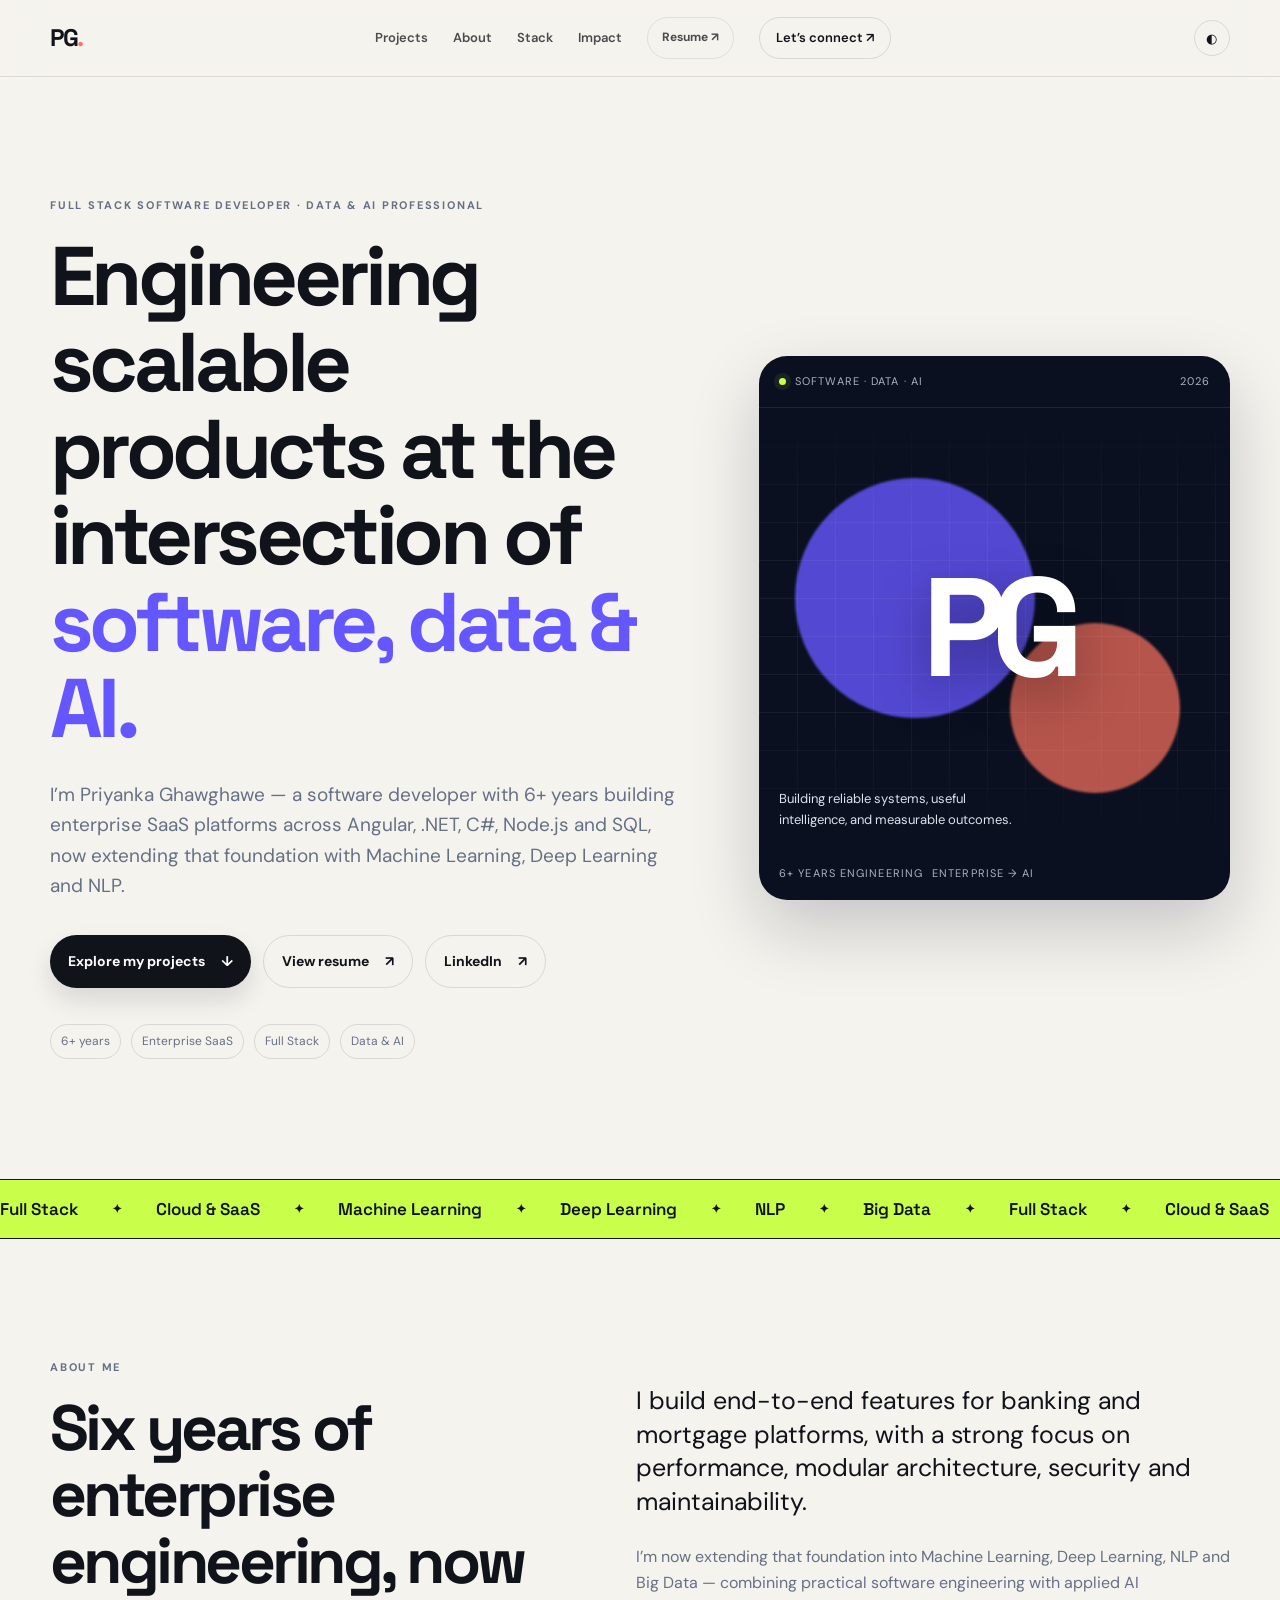
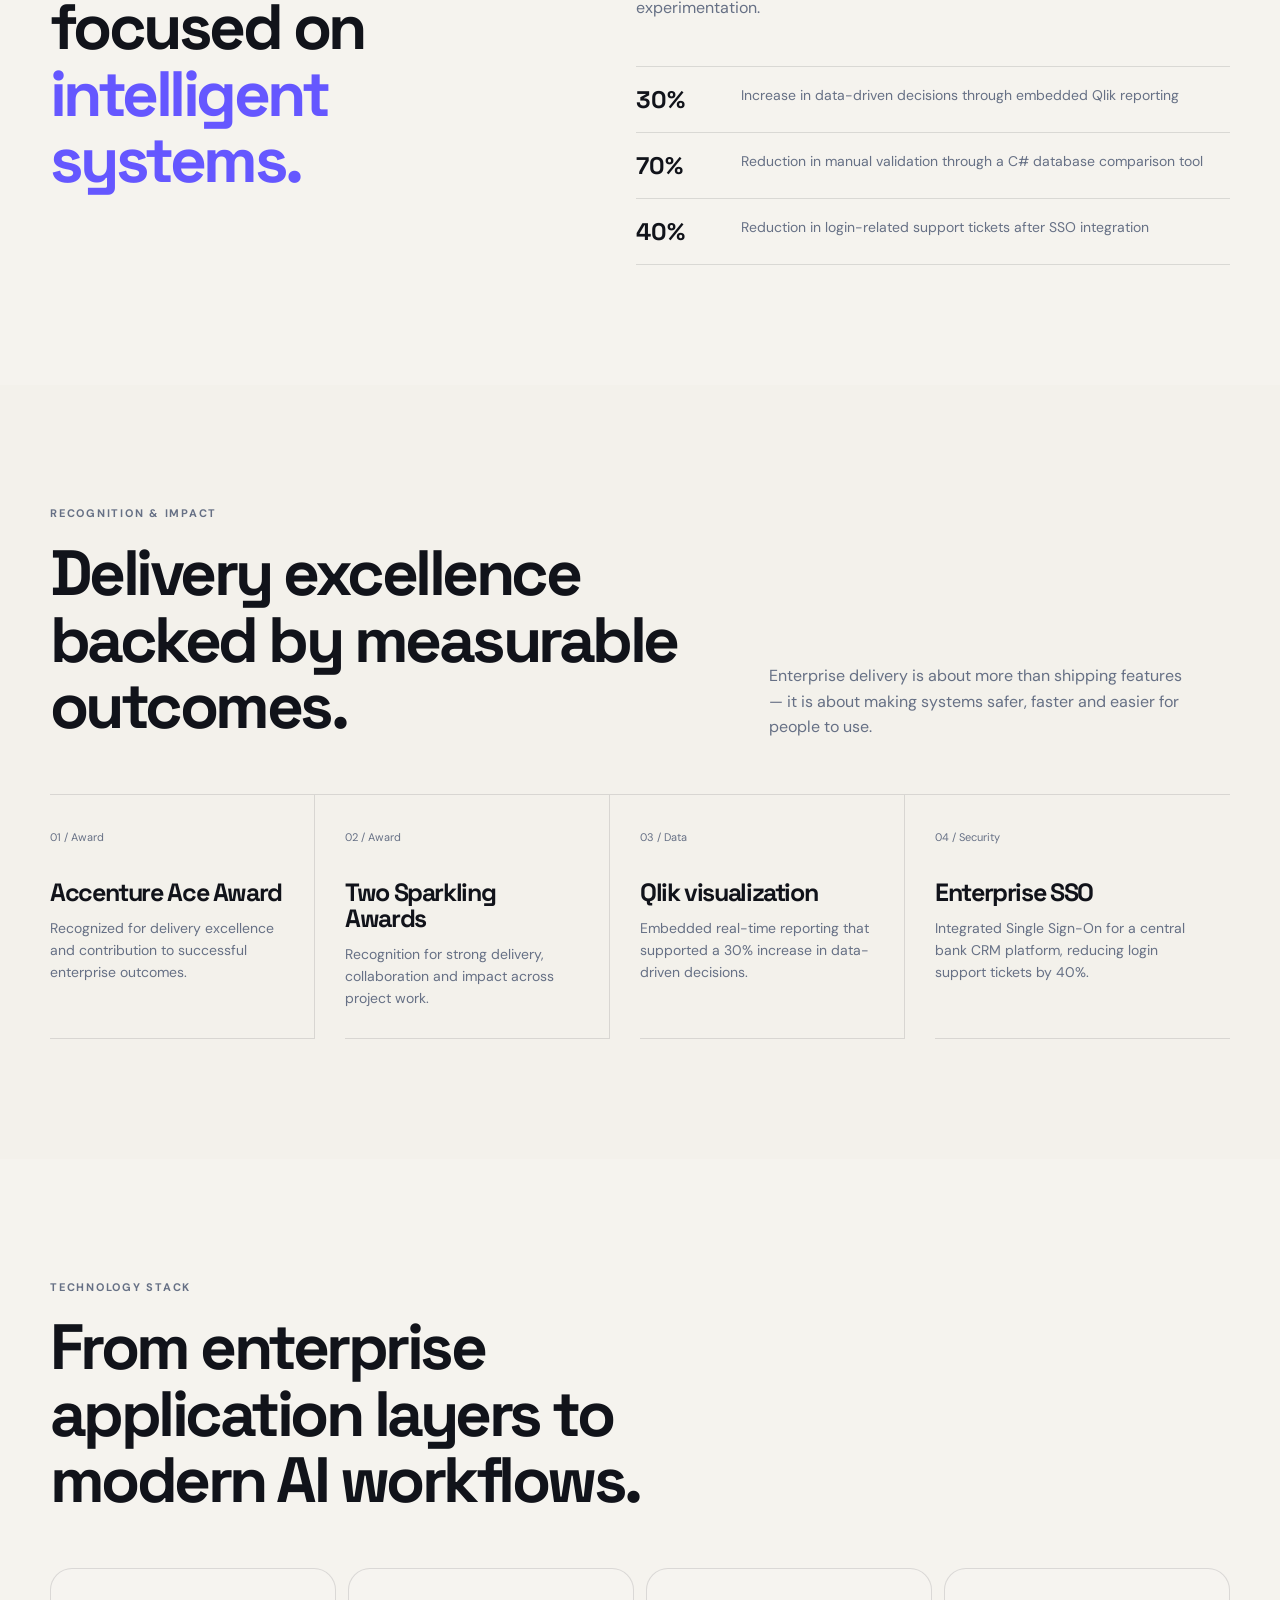
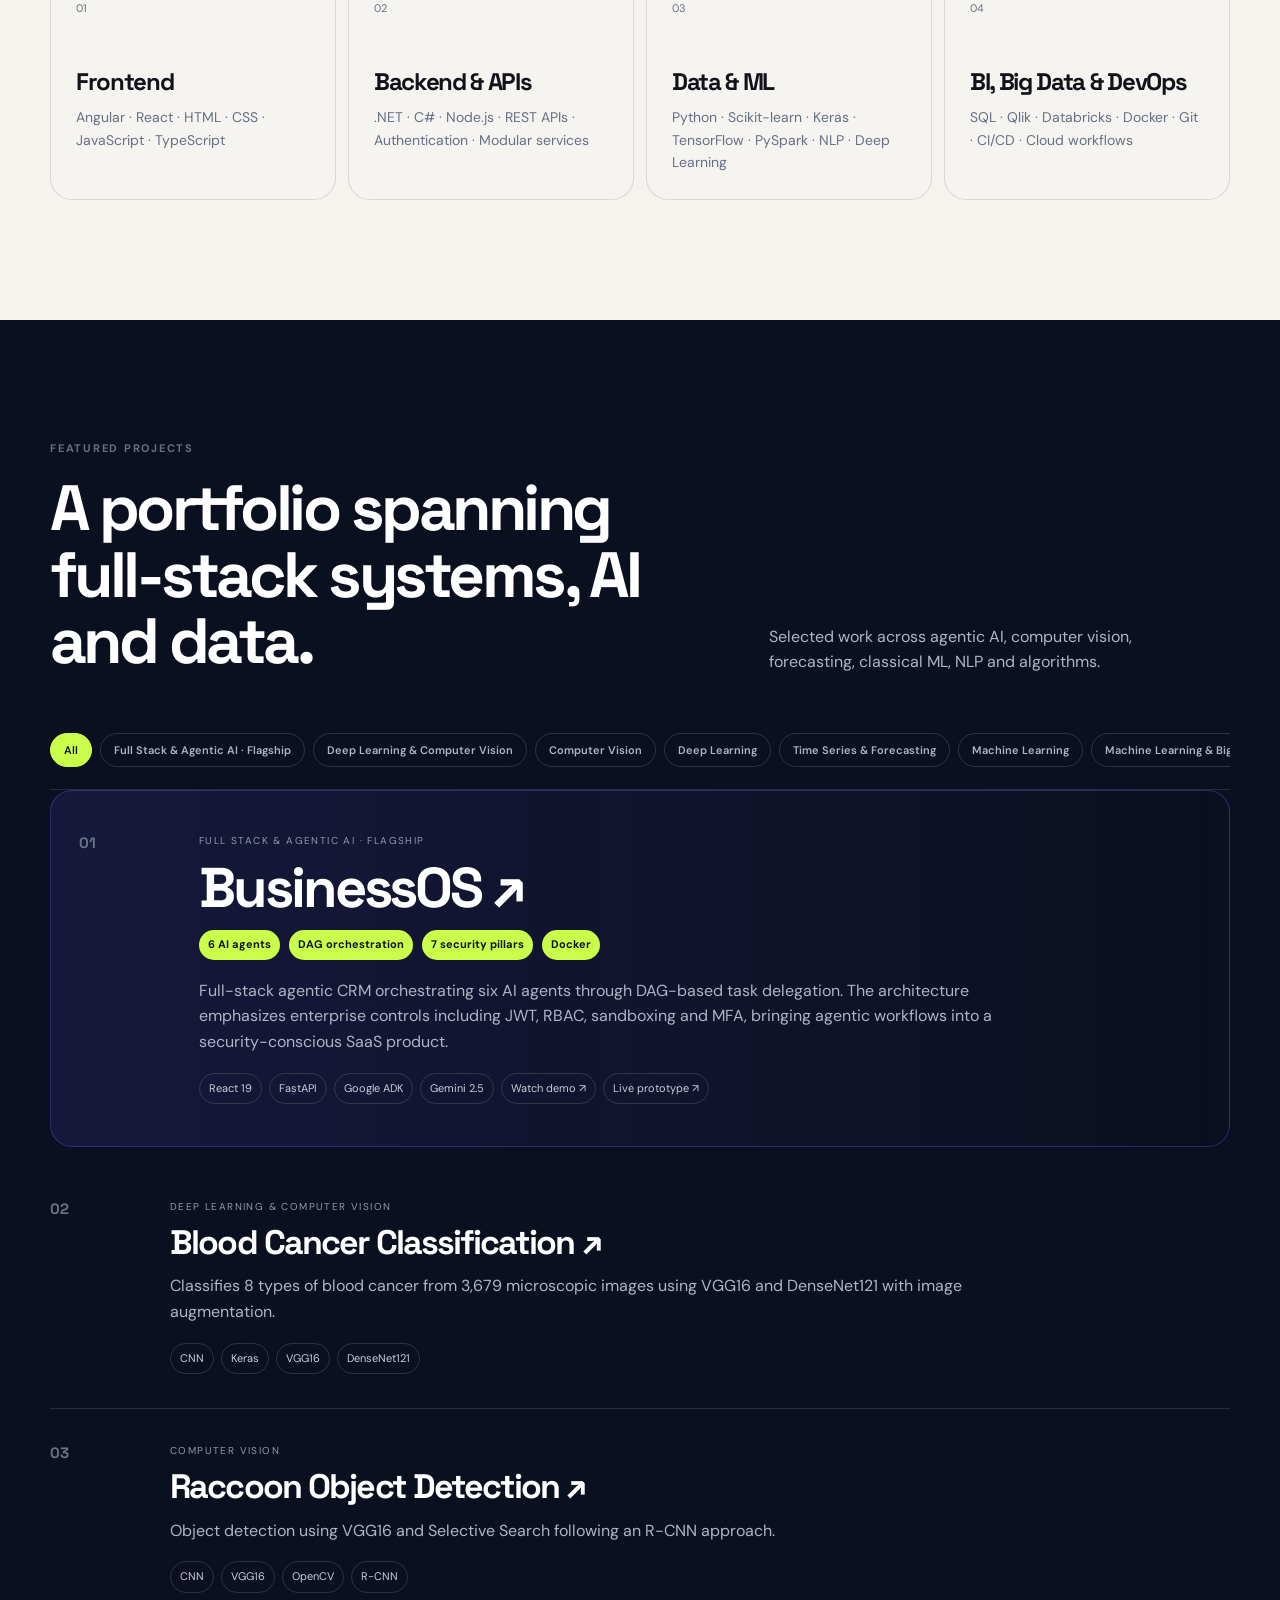
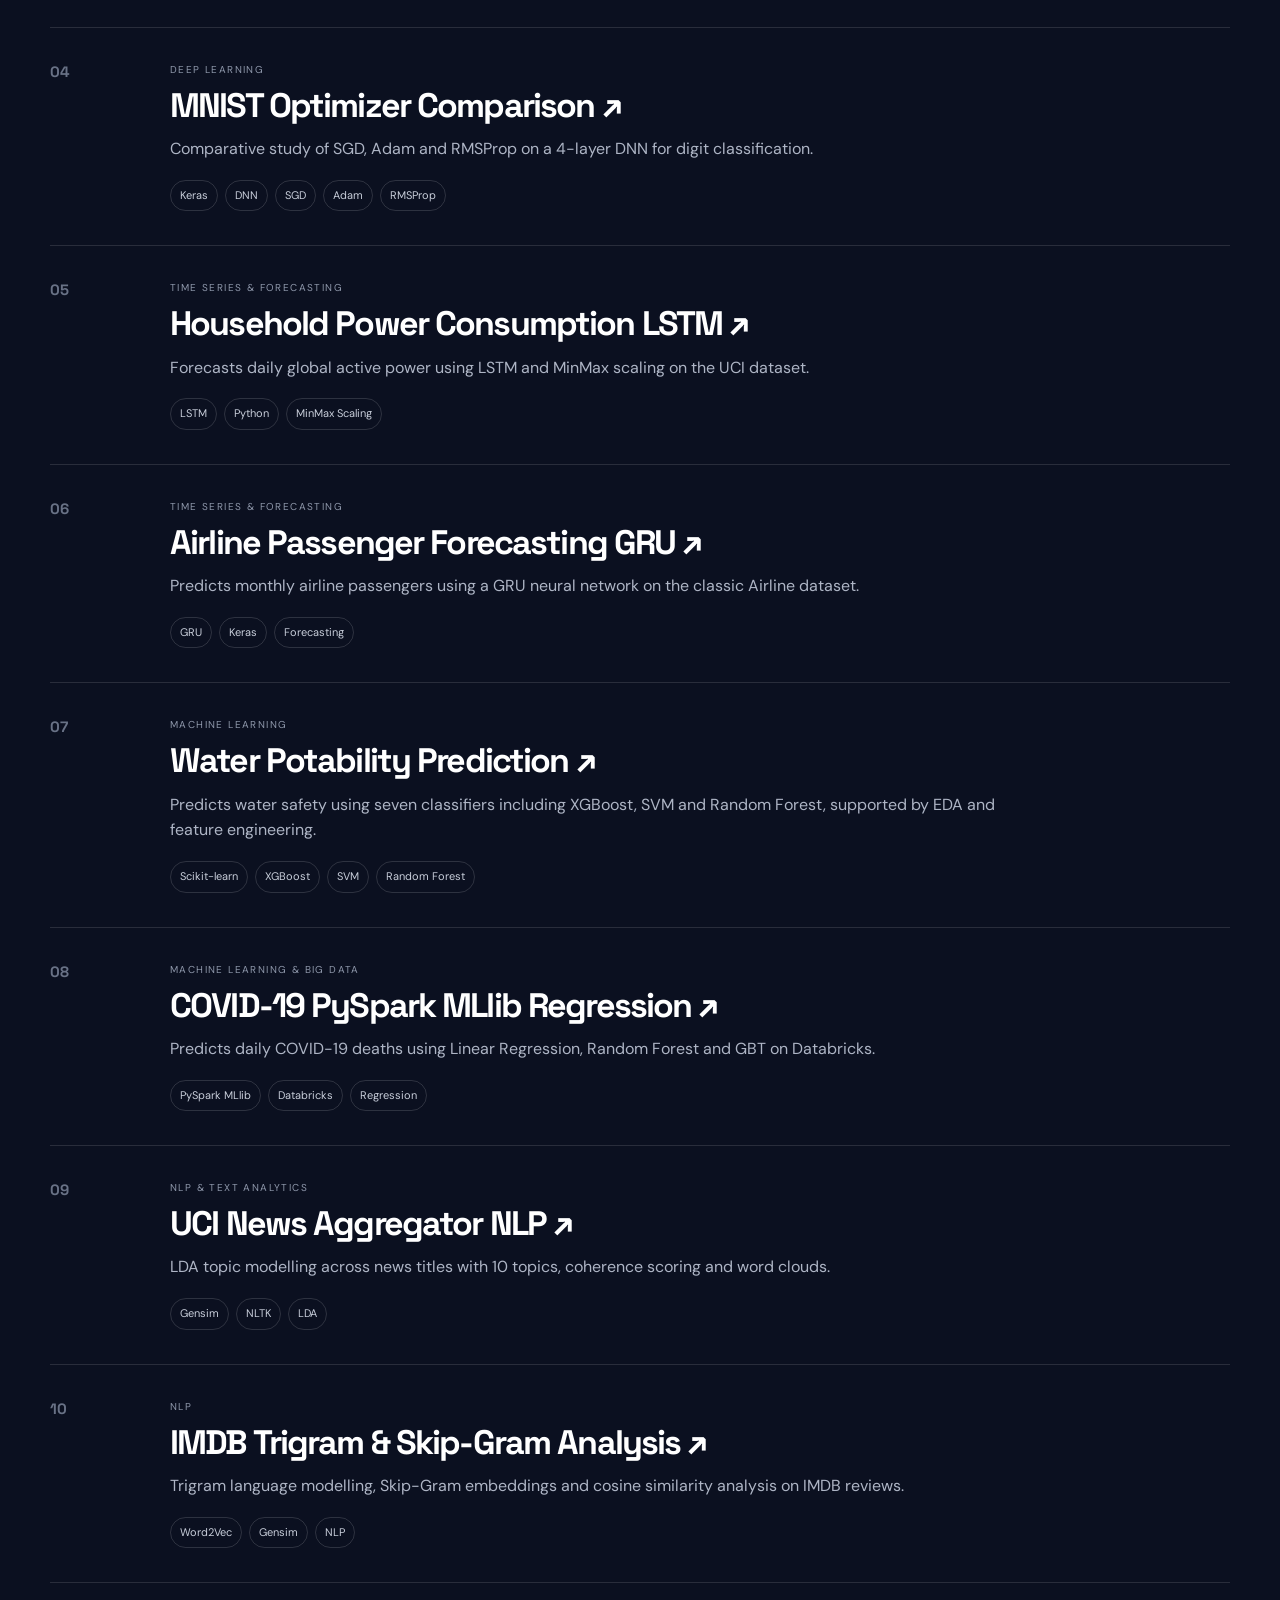
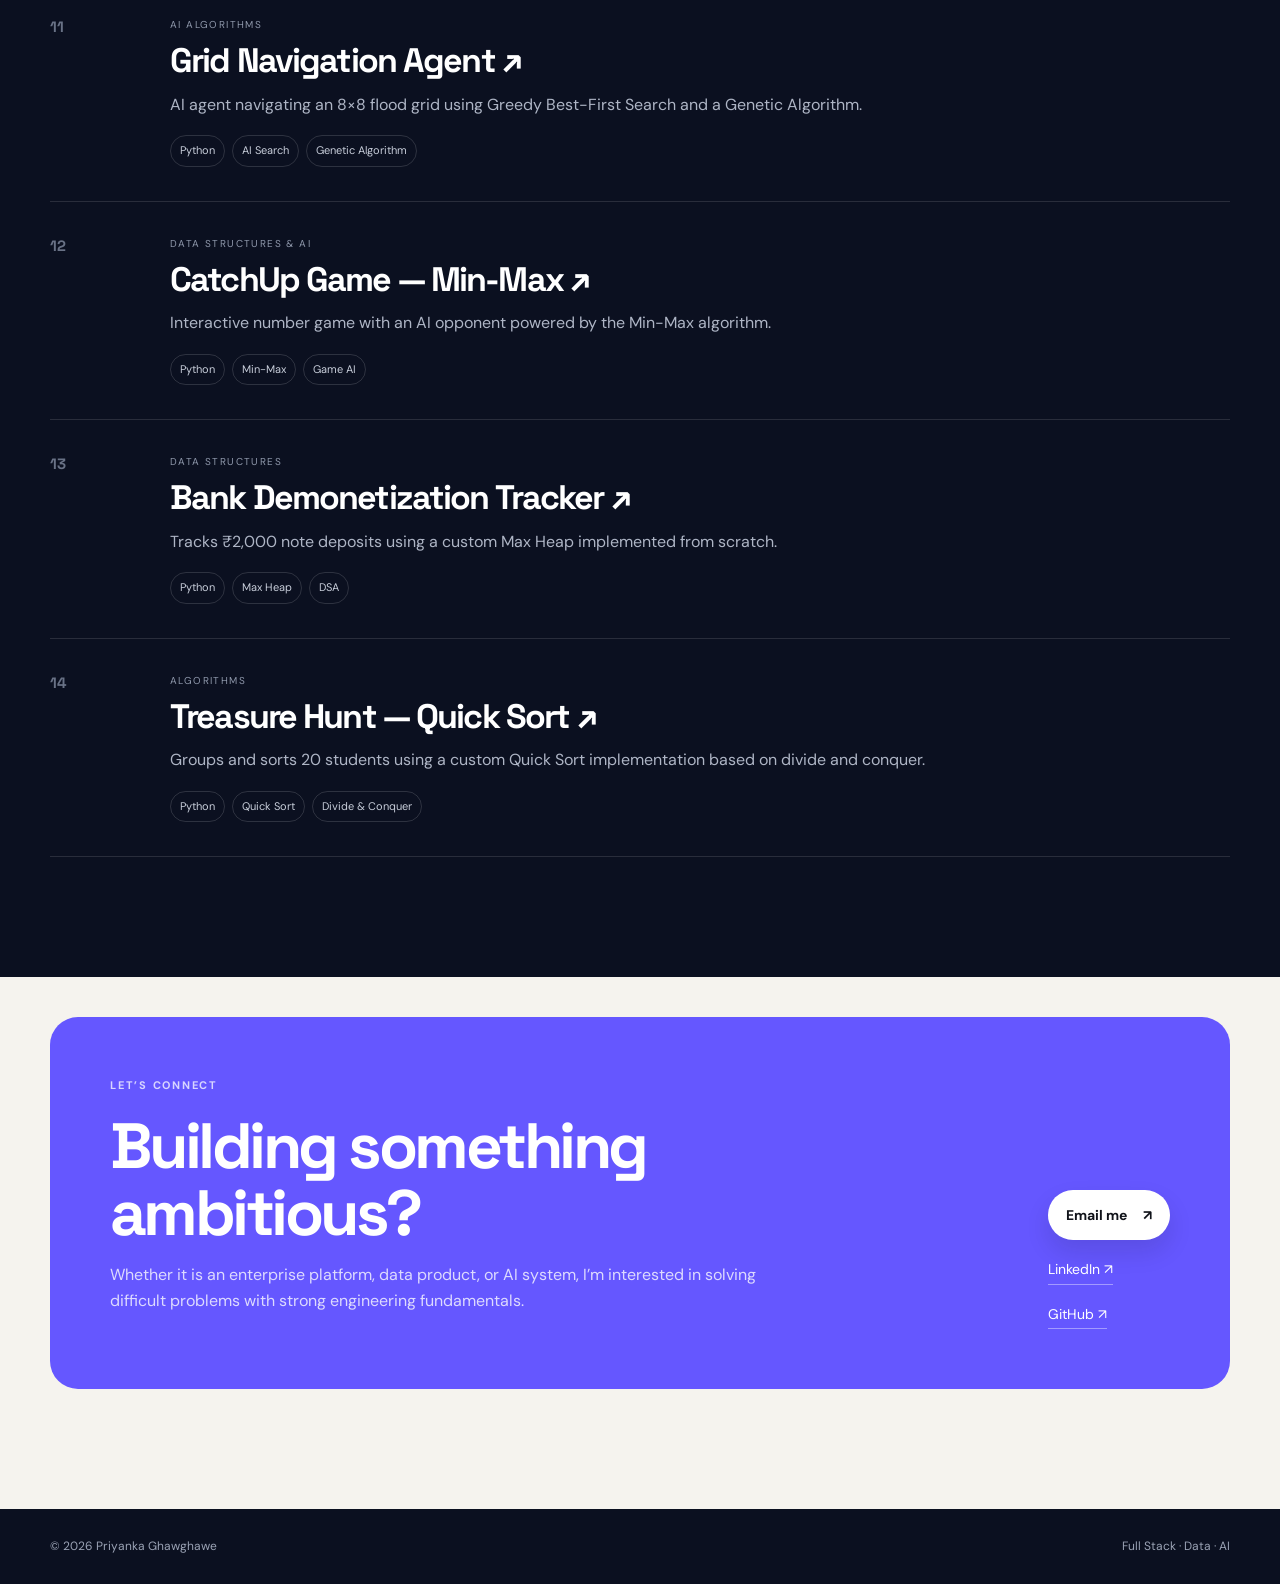
==== commit ef55a179: "feat: surface resume and flagship BusinessOS case study" ====
--- a/index.html
+++ b/index.html
@@ -19,100 +19,31 @@
   </head>
   <body>
     <a class="skip-link" href="#main">Skip to content</a>
-    <header class="site-header" data-header>
-      <div class="container nav-wrap">
-        <a class="brand" href="#top" aria-label="Priyanka Ghawghawe home">PG<span>.</span></a>
-        <button class="menu-toggle" type="button" aria-expanded="false" aria-controls="site-nav"><span></span><span></span><span></span><span class="sr-only">Toggle navigation</span></button>
-        <nav id="site-nav" class="site-nav" aria-label="Primary navigation">
-          <a href="#work">Projects</a><a href="#about">About</a><a href="#stack">Stack</a><a href="#awards">Impact</a>
-          <a href="#contact" class="nav-cta">Let’s connect <span aria-hidden="true">↗</span></a>
-        </nav>
-      </div>
-    </header>
+    <header class="site-header" data-header><div class="container nav-wrap"><a class="brand" href="#top" aria-label="Priyanka Ghawghawe home">PG<span>.</span></a><button class="menu-toggle" type="button" aria-expanded="false" aria-controls="site-nav"><span></span><span></span><span></span><span class="sr-only">Toggle navigation</span></button><nav id="site-nav" class="site-nav" aria-label="Primary navigation"><a href="#work">Projects</a><a href="#about">About</a><a href="#stack">Stack</a><a href="#awards">Impact</a><a class="resume-link" href="resume.html">Resume ↗</a><a href="#contact" class="nav-cta">Let’s connect <span aria-hidden="true">↗</span></a></nav></div></header>
 
     <main id="main">
-      <section id="top" class="hero section">
-        <div class="container hero-grid">
-          <div class="hero-copy reveal">
-            <p class="eyebrow">Full Stack Software Developer · Data & AI Professional</p>
-            <h1>Engineering scalable products at the intersection of <em>software, data & AI.</em></h1>
-            <p class="hero-lede">I’m Priyanka Ghawghawe — a software developer with 6+ years building enterprise SaaS platforms across Angular, .NET, C#, Node.js and SQL, now extending that foundation with Machine Learning, Deep Learning and NLP.</p>
-            <div class="hero-actions"><a class="button button-primary" href="#work">Explore my projects <span aria-hidden="true">↓</span></a><a class="button button-secondary" href="https://www.linkedin.com/in/priyankaghawghawe/" target="_blank" rel="noreferrer">LinkedIn <span aria-hidden="true">↗</span></a></div>
-            <div class="hero-proof" aria-label="Professional highlights"><span>6+ years</span><span>Enterprise SaaS</span><span>Full Stack</span><span>Data & AI</span></div>
-          </div>
-          <aside class="hero-card reveal reveal-delay" aria-label="Professional snapshot">
-            <div class="hero-card-top"><span class="status-dot" aria-hidden="true"></span><span>Software · Data · AI</span><span class="hero-card-year">2026</span></div>
-            <div class="hero-card-body"><div class="orb orb-a"></div><div class="orb orb-b"></div><div class="grid-noise"></div><div class="hero-monogram">PG</div><p>Building reliable systems, useful intelligence, and measurable outcomes.</p></div>
-            <div class="hero-card-footer"><span>6+ years engineering</span><span>Enterprise → AI</span></div>
-          </aside>
-        </div>
-      </section>
-
+      <section id="top" class="hero section"><div class="container hero-grid"><div class="hero-copy reveal"><p class="eyebrow">Full Stack Software Developer · Data & AI Professional</p><h1>Engineering scalable products at the intersection of <em>software, data & AI.</em></h1><p class="hero-lede">I’m Priyanka Ghawghawe — a software developer with 6+ years building enterprise SaaS platforms across Angular, .NET, C#, Node.js and SQL, now extending that foundation with Machine Learning, Deep Learning and NLP.</p><div class="hero-actions"><a class="button button-primary" href="#work">Explore my projects <span aria-hidden="true">↓</span></a><a class="button button-secondary" href="resume.html">View resume <span aria-hidden="true">↗</span></a><a class="button button-secondary" href="https://www.linkedin.com/in/priyankaghawghawe/" target="_blank" rel="noreferrer">LinkedIn <span aria-hidden="true">↗</span></a></div><div class="hero-proof" aria-label="Professional highlights"><span>6+ years</span><span>Enterprise SaaS</span><span>Full Stack</span><span>Data & AI</span></div></div><aside class="hero-card reveal reveal-delay" aria-label="Professional snapshot"><div class="hero-card-top"><span class="status-dot" aria-hidden="true"></span><span>Software · Data · AI</span><span class="hero-card-year">2026</span></div><div class="hero-card-body"><div class="orb orb-a"></div><div class="orb orb-b"></div><div class="grid-noise"></div><div class="hero-monogram">PG</div><p>Building reliable systems, useful intelligence, and measurable outcomes.</p></div><div class="hero-card-footer"><span>6+ years engineering</span><span>Enterprise → AI</span></div></aside></div></section>
       <section class="marquee" aria-label="Technical focus"><div class="marquee-track"><span>Full Stack</span><span>Cloud & SaaS</span><span>Machine Learning</span><span>Deep Learning</span><span>NLP</span><span>Big Data</span><span>Full Stack</span><span>Cloud & SaaS</span><span>Machine Learning</span><span>Deep Learning</span><span>NLP</span><span>Big Data</span></div></section>
-
-      <section id="about" class="section">
-        <div class="container about-grid">
-          <div class="about-intro reveal"><p class="eyebrow">About me</p><h2>Six years of enterprise engineering, now focused on <em>intelligent systems.</em></h2></div>
-          <div class="about-copy reveal">
-            <p class="lead">I build end-to-end features for banking and mortgage platforms, with a strong focus on performance, modular architecture, security and maintainability.</p>
-            <p>I’m now extending that foundation into Machine Learning, Deep Learning, NLP and Big Data — combining practical software engineering with applied AI experimentation.</p>
-            <div class="about-stats"><div><strong>30%</strong><span>Increase in data-driven decisions through embedded Qlik reporting</span></div><div><strong>70%</strong><span>Reduction in manual validation through a C# database comparison tool</span></div><div><strong>40%</strong><span>Reduction in login-related support tickets after SSO integration</span></div></div>
-          </div>
-        </div>
-      </section>
-
-      <section id="awards" class="section section-light">
-        <div class="container">
-          <div class="section-heading reveal"><div><p class="eyebrow">Recognition & impact</p><h2>Delivery excellence backed by measurable outcomes.</h2></div><p>Enterprise delivery is about more than shipping features — it is about making systems safer, faster and easier for people to use.</p></div>
-          <div class="capability-grid impact-grid">
-            <div class="capability reveal"><span>01 / Award</span><h3>Accenture Ace Award</h3><p>Recognized for delivery excellence and contribution to successful enterprise outcomes.</p></div>
-            <div class="capability reveal"><span>02 / Award</span><h3>Two Sparkling Awards</h3><p>Recognition for strong delivery, collaboration and impact across project work.</p></div>
-            <div class="capability reveal"><span>03 / Data</span><h3>Qlik visualization</h3><p>Embedded real-time reporting that supported a 30% increase in data-driven decisions.</p></div>
-            <div class="capability reveal"><span>04 / Security</span><h3>Enterprise SSO</h3><p>Integrated Single Sign-On for a central bank CRM platform, reducing login support tickets by 40%.</p></div>
-          </div>
-        </div>
-      </section>
-
-      <section id="stack" class="section">
-        <div class="container">
-          <div class="section-heading reveal"><div><p class="eyebrow">Technology stack</p><h2>From enterprise application layers to modern AI workflows.</h2></div></div>
-          <div class="stack-grid">
-            <div class="stack-card reveal"><span>01</span><h3>Frontend</h3><p>Angular · React · HTML · CSS · JavaScript · TypeScript</p></div>
-            <div class="stack-card reveal"><span>02</span><h3>Backend & APIs</h3><p>.NET · C# · Node.js · REST APIs · Authentication · Modular services</p></div>
-            <div class="stack-card reveal"><span>03</span><h3>Data & ML</h3><p>Python · Scikit-learn · Keras · TensorFlow · PySpark · NLP · Deep Learning</p></div>
-            <div class="stack-card reveal"><span>04</span><h3>BI, Big Data & DevOps</h3><p>SQL · Qlik · Databricks · Docker · Git · CI/CD · Cloud workflows</p></div>
-          </div>
-        </div>
-      </section>
-
-      <section id="work" class="section section-dark">
-        <div class="container">
-          <div class="section-heading reveal"><div><p class="eyebrow">Featured projects</p><h2>A portfolio spanning full-stack systems, AI and data.</h2></div><p>Selected work across agentic AI, computer vision, forecasting, classical ML, NLP and algorithms.</p></div>
-          <div class="project-list">
-            <article class="project-row reveal"><div class="project-number">01</div><div><p class="project-type">Full Stack & Agentic AI</p><h3><a href="https://github.com/PriyankaGhawghawe/AI-Powered-Enterprise-CRM" target="_blank" rel="noreferrer">BusinessOS ↗</a></h3><p>Full-stack agentic CRM orchestrating 6 AI agents through DAG-based task delegation, with a 7-pillar security architecture including JWT, RBAC, sandboxing and MFA.</p><div class="project-tags"><span>React 19</span><span>FastAPI</span><span>Google ADK</span><span>Gemini 2.5</span><a href="https://www.youtube.com/watch?v=F5__SWZ0X-o&t=1s" target="_blank" rel="noreferrer">Demo ↗</a><a href="https://business-os-20952320186.us-central1.run.app/login" target="_blank" rel="noreferrer">Live prototype ↗</a></div></div></article>
-            <article class="project-row reveal"><div class="project-number">02</div><div><p class="project-type">Deep Learning & Computer Vision</p><h3><a href="https://github.com/PriyankaGhawghwe/Blood-Cancer-Classification" target="_blank" rel="noreferrer">Blood Cancer Classification ↗</a></h3><p>Classifies 8 types of blood cancer from 3,679 microscopic images using VGG16 and DenseNet121 with image augmentation.</p><div class="project-tags"><span>CNN</span><span>Keras</span><span>VGG16</span><span>DenseNet121</span></div></div></article>
-            <article class="project-row reveal"><div class="project-number">03</div><div><p class="project-type">Computer Vision</p><h3><a href="https://github.com/PriyankaGhawghwe/CNN-Based-Raccoon-Object-Detection" target="_blank" rel="noreferrer">Raccoon Object Detection ↗</a></h3><p>Object detection using VGG16 and Selective Search following an R-CNN approach.</p><div class="project-tags"><span>CNN</span><span>VGG16</span><span>OpenCV</span><span>R-CNN</span></div></div></article>
-            <article class="project-row reveal"><div class="project-number">04</div><div><p class="project-type">Deep Learning</p><h3><a href="https://github.com/PriyankaGhawghwe/MNIST-Optimizer-Comparison-DNN" target="_blank" rel="noreferrer">MNIST Optimizer Comparison ↗</a></h3><p>Comparative study of SGD, Adam and RMSProp on a 4-layer DNN for digit classification.</p><div class="project-tags"><span>Keras</span><span>DNN</span><span>SGD</span><span>Adam</span><span>RMSProp</span></div></div></article>
-            <article class="project-row reveal"><div class="project-number">05</div><div><p class="project-type">Time Series & Forecasting</p><h3><a href="https://github.com/PriyankaGhawghwe/Household-Power-Consumption-LSTM" target="_blank" rel="noreferrer">Household Power Consumption LSTM ↗</a></h3><p>Forecasts daily global active power using LSTM and MinMax scaling on the UCI dataset.</p><div class="project-tags"><span>LSTM</span><span>Python</span><span>MinMax Scaling</span></div></div></article>
-            <article class="project-row reveal"><div class="project-number">06</div><div><p class="project-type">Time Series & Forecasting</p><h3><a href="https://github.com/PriyankaGhawghawe/Airline-Passenger-Forecasting-GRU" target="_blank" rel="noreferrer">Airline Passenger Forecasting GRU ↗</a></h3><p>Predicts monthly airline passengers using a GRU neural network on the classic Airline dataset.</p><div class="project-tags"><span>GRU</span><span>Keras</span><span>Forecasting</span></div></div></article>
-            <article class="project-row reveal"><div class="project-number">07</div><div><p class="project-type">Machine Learning</p><h3><a href="https://github.com/PriyankaGhawghawe/Water-Potability-Prediction-ML" target="_blank" rel="noreferrer">Water Potability Prediction ↗</a></h3><p>Predicts water safety using seven classifiers including XGBoost, SVM and Random Forest, supported by EDA and feature engineering.</p><div class="project-tags"><span>Scikit-learn</span><span>XGBoost</span><span>SVM</span><span>Random Forest</span></div></div></article>
-            <article class="project-row reveal"><div class="project-number">08</div><div><p class="project-type">Machine Learning & Big Data</p><h3><a href="https://github.com/PriyankaGhawghawe/COVID19-PySpark-MLlib-Regression" target="_blank" rel="noreferrer">COVID-19 PySpark MLlib Regression ↗</a></h3><p>Predicts daily COVID-19 deaths using Linear Regression, Random Forest and GBT on Databricks.</p><div class="project-tags"><span>PySpark MLlib</span><span>Databricks</span><span>Regression</span></div></div></article>
-            <article class="project-row reveal"><div class="project-number">09</div><div><p class="project-type">NLP & Text Analytics</p><h3><a href="https://github.com/PriyankaGhawghawe/UCI-News-Aggregator-NLP" target="_blank" rel="noreferrer">UCI News Aggregator NLP ↗</a></h3><p>LDA topic modelling across news titles with 10 topics, coherence scoring and word clouds.</p><div class="project-tags"><span>Gensim</span><span>NLTK</span><span>LDA</span></div></div></article>
-            <article class="project-row reveal"><div class="project-number">10</div><div><p class="project-type">NLP</p><h3><a href="https://github.com/PriyankaGhawghawe/IMDB-NLP-Trigram-SkipGram-Analysis" target="_blank" rel="noreferrer">IMDB Trigram & Skip-Gram Analysis ↗</a></h3><p>Trigram language modelling, Skip-Gram embeddings and cosine similarity analysis on IMDB reviews.</p><div class="project-tags"><span>Word2Vec</span><span>Gensim</span><span>NLP</span></div></div></article>
-            <article class="project-row reveal"><div class="project-number">11</div><div><p class="project-type">AI Algorithms</p><h3><a href="https://github.com/PriyankaGhawghawe/Grid-Navigation-Agent-Python" target="_blank" rel="noreferrer">Grid Navigation Agent ↗</a></h3><p>AI agent navigating an 8×8 flood grid using Greedy Best-First Search and a Genetic Algorithm.</p><div class="project-tags"><span>Python</span><span>AI Search</span><span>Genetic Algorithm</span></div></div></article>
-            <article class="project-row reveal"><div class="project-number">12</div><div><p class="project-type">Data Structures & AI</p><h3><a href="https://github.com/PriyankaGhawghawe/CatchUp-Game-MinMax-Python" target="_blank" rel="noreferrer">CatchUp Game — Min-Max ↗</a></h3><p>Interactive number game with an AI opponent powered by the Min-Max algorithm.</p><div class="project-tags"><span>Python</span><span>Min-Max</span><span>Game AI</span></div></div></article>
-            <article class="project-row reveal"><div class="project-number">13</div><div><p class="project-type">Data Structures</p><h3><a href="https://github.com/PriyankaGhawghawe/Bank-Demonetization-Tracker-MaxHeap-Python" target="_blank" rel="noreferrer">Bank Demonetization Tracker ↗</a></h3><p>Tracks ₹2,000 note deposits using a custom Max Heap implemented from scratch.</p><div class="project-tags"><span>Python</span><span>Max Heap</span><span>DSA</span></div></div></article>
-            <article class="project-row reveal"><div class="project-number">14</div><div><p class="project-type">Algorithms</p><h3><a href="https://github.com/PriyankaGhawghawe/Treasure-Hunt-QuickSort-Python" target="_blank" rel="noreferrer">Treasure Hunt — Quick Sort ↗</a></h3><p>Groups and sorts 20 students using a custom Quick Sort implementation based on divide and conquer.</p><div class="project-tags"><span>Python</span><span>Quick Sort</span><span>Divide & Conquer</span></div></div></article>
-          </div>
-        </div>
-      </section>
-
-      <section id="contact" class="section contact-section">
-        <div class="container contact-card reveal">
-          <div><p class="eyebrow">Let’s connect</p><h2>Building something ambitious?</h2><p>Whether it is an enterprise platform, data product, or AI system, I’m interested in solving difficult problems with strong engineering fundamentals.</p></div>
-          <div class="contact-actions"><a class="button button-primary" href="mailto:priyankamenghare09@gmail.com">Email me <span aria-hidden="true">↗</span></a><a class="text-link" href="https://www.linkedin.com/in/priyankaghawghawe/" target="_blank" rel="noreferrer">LinkedIn <span aria-hidden="true">↗</span></a><a class="text-link" href="https://github.com/PriyankaGhawghawe" target="_blank" rel="noreferrer">GitHub <span aria-hidden="true">↗</span></a></div>
-        </div>
-      </section>
+      <section id="about" class="section"><div class="container about-grid"><div class="about-intro reveal"><p class="eyebrow">About me</p><h2>Six years of enterprise engineering, now focused on <em>intelligent systems.</em></h2></div><div class="about-copy reveal"><p class="lead">I build end-to-end features for banking and mortgage platforms, with a strong focus on performance, modular architecture, security and maintainability.</p><p>I’m now extending that foundation into Machine Learning, Deep Learning, NLP and Big Data — combining practical software engineering with applied AI experimentation.</p><div class="about-stats"><div><strong>30%</strong><span>Increase in data-driven decisions through embedded Qlik reporting</span></div><div><strong>70%</strong><span>Reduction in manual validation through a C# database comparison tool</span></div><div><strong>40%</strong><span>Reduction in login-related support tickets after SSO integration</span></div></div></div></div></section>
+      <section id="awards" class="section section-light"><div class="container"><div class="section-heading reveal"><div><p class="eyebrow">Recognition & impact</p><h2>Delivery excellence backed by measurable outcomes.</h2></div><p>Enterprise delivery is about more than shipping features — it is about making systems safer, faster and easier for people to use.</p></div><div class="capability-grid impact-grid"><div class="capability reveal"><span>01 / Award</span><h3>Accenture Ace Award</h3><p>Recognized for delivery excellence and contribution to successful enterprise outcomes.</p></div><div class="capability reveal"><span>02 / Award</span><h3>Two Sparkling Awards</h3><p>Recognition for strong delivery, collaboration and impact across project work.</p></div><div class="capability reveal"><span>03 / Data</span><h3>Qlik visualization</h3><p>Embedded real-time reporting that supported a 30% increase in data-driven decisions.</p></div><div class="capability reveal"><span>04 / Security</span><h3>Enterprise SSO</h3><p>Integrated Single Sign-On for a central bank CRM platform, reducing login support tickets by 40%.</p></div></div></div></section>
+      <section id="stack" class="section"><div class="container"><div class="section-heading reveal"><div><p class="eyebrow">Technology stack</p><h2>From enterprise application layers to modern AI workflows.</h2></div></div><div class="stack-grid"><div class="stack-card reveal"><span>01</span><h3>Frontend</h3><p>Angular · React · HTML · CSS · JavaScript · TypeScript</p></div><div class="stack-card reveal"><span>02</span><h3>Backend & APIs</h3><p>.NET · C# · Node.js · REST APIs · Authentication · Modular services</p></div><div class="stack-card reveal"><span>03</span><h3>Data & ML</h3><p>Python · Scikit-learn · Keras · TensorFlow · PySpark · NLP · Deep Learning</p></div><div class="stack-card reveal"><span>04</span><h3>BI, Big Data & DevOps</h3><p>SQL · Qlik · Databricks · Docker · Git · CI/CD · Cloud workflows</p></div></div></div></section>
+      <section id="work" class="section section-dark"><div class="container"><div class="section-heading reveal"><div><p class="eyebrow">Featured projects</p><h2>A portfolio spanning full-stack systems, AI and data.</h2></div><p>Selected work across agentic AI, computer vision, forecasting, classical ML, NLP and algorithms.</p></div><div class="project-list">
+        <article class="project-row featured reveal"><div class="project-number">01</div><div><p class="project-type">Full Stack & Agentic AI · Flagship</p><h3><a href="https://github.com/PriyankaGhawghawe/AI-Powered-Enterprise-CRM" target="_blank" rel="noreferrer">BusinessOS ↗</a></h3><div class="flagship-meta"><span>6 AI agents</span><span>DAG orchestration</span><span>7 security pillars</span><span>Docker</span></div><p>Full-stack agentic CRM orchestrating six AI agents through DAG-based task delegation. The architecture emphasizes enterprise controls including JWT, RBAC, sandboxing and MFA, bringing agentic workflows into a security-conscious SaaS product.</p><div class="project-tags"><span>React 19</span><span>FastAPI</span><span>Google ADK</span><span>Gemini 2.5</span><a href="https://www.youtube.com/watch?v=F5__SWZ0X-o&t=1s" target="_blank" rel="noreferrer">Watch demo ↗</a><a href="https://business-os-20952320186.us-central1.run.app/login" target="_blank" rel="noreferrer">Live prototype ↗</a></div></div></article>
+        <article class="project-row reveal"><div class="project-number">02</div><div><p class="project-type">Deep Learning & Computer Vision</p><h3><a href="https://github.com/PriyankaGhawghwe/Blood-Cancer-Classification" target="_blank" rel="noreferrer">Blood Cancer Classification ↗</a></h3><p>Classifies 8 types of blood cancer from 3,679 microscopic images using VGG16 and DenseNet121 with image augmentation.</p><div class="project-tags"><span>CNN</span><span>Keras</span><span>VGG16</span><span>DenseNet121</span></div></div></article>
+        <article class="project-row reveal"><div class="project-number">03</div><div><p class="project-type">Computer Vision</p><h3><a href="https://github.com/PriyankaGhawghawe/CNN-Based-Raccoon-Object-Detection" target="_blank" rel="noreferrer">Raccoon Object Detection ↗</a></h3><p>Object detection using VGG16 and Selective Search following an R-CNN approach.</p><div class="project-tags"><span>CNN</span><span>VGG16</span><span>OpenCV</span><span>R-CNN</span></div></div></article>
+        <article class="project-row reveal"><div class="project-number">04</div><div><p class="project-type">Deep Learning</p><h3><a href="https://github.com/PriyankaGhawghawe/MNIST-Optimizer-Comparison-DNN" target="_blank" rel="noreferrer">MNIST Optimizer Comparison ↗</a></h3><p>Comparative study of SGD, Adam and RMSProp on a 4-layer DNN for digit classification.</p><div class="project-tags"><span>Keras</span><span>DNN</span><span>SGD</span><span>Adam</span><span>RMSProp</span></div></div></article>
+        <article class="project-row reveal"><div class="project-number">05</div><div><p class="project-type">Time Series & Forecasting</p><h3><a href="https://github.com/PriyankaGhawghawe/Household-Power-Consumption-LSTM" target="_blank" rel="noreferrer">Household Power Consumption LSTM ↗</a></h3><p>Forecasts daily global active power using LSTM and MinMax scaling on the UCI dataset.</p><div class="project-tags"><span>LSTM</span><span>Python</span><span>MinMax Scaling</span></div></div></article>
+        <article class="project-row reveal"><div class="project-number">06</div><div><p class="project-type">Time Series & Forecasting</p><h3><a href="https://github.com/PriyankaGhawghawe/Airline-Passenger-Forecasting-GRU" target="_blank" rel="noreferrer">Airline Passenger Forecasting GRU ↗</a></h3><p>Predicts monthly airline passengers using a GRU neural network on the classic Airline dataset.</p><div class="project-tags"><span>GRU</span><span>Keras</span><span>Forecasting</span></div></div></article>
+        <article class="project-row reveal"><div class="project-number">07</div><div><p class="project-type">Machine Learning</p><h3><a href="https://github.com/PriyankaGhawghawe/Water-Potability-Prediction-ML" target="_blank" rel="noreferrer">Water Potability Prediction ↗</a></h3><p>Predicts water safety using seven classifiers including XGBoost, SVM and Random Forest, supported by EDA and feature engineering.</p><div class="project-tags"><span>Scikit-learn</span><span>XGBoost</span><span>SVM</span><span>Random Forest</span></div></div></article>
+        <article class="project-row reveal"><div class="project-number">08</div><div><p class="project-type">Machine Learning & Big Data</p><h3><a href="https://github.com/PriyankaGhawghawe/COVID19-PySpark-MLlib-Regression" target="_blank" rel="noreferrer">COVID-19 PySpark MLlib Regression ↗</a></h3><p>Predicts daily COVID-19 deaths using Linear Regression, Random Forest and GBT on Databricks.</p><div class="project-tags"><span>PySpark MLlib</span><span>Databricks</span><span>Regression</span></div></div></article>
+        <article class="project-row reveal"><div class="project-number">09</div><div><p class="project-type">NLP & Text Analytics</p><h3><a href="https://github.com/PriyankaGhawghawe/UCI-News-Aggregator-NLP" target="_blank" rel="noreferrer">UCI News Aggregator NLP ↗</a></h3><p>LDA topic modelling across news titles with 10 topics, coherence scoring and word clouds.</p><div class="project-tags"><span>Gensim</span><span>NLTK</span><span>LDA</span></div></div></article>
+        <article class="project-row reveal"><div class="project-number">10</div><div><p class="project-type">NLP</p><h3><a href="https://github.com/PriyankaGhawghawe/IMDB-NLP-Trigram-SkipGram-Analysis" target="_blank" rel="noreferrer">IMDB Trigram & Skip-Gram Analysis ↗</a></h3><p>Trigram language modelling, Skip-Gram embeddings and cosine similarity analysis on IMDB reviews.</p><div class="project-tags"><span>Word2Vec</span><span>Gensim</span><span>NLP</span></div></div></article>
+        <article class="project-row reveal"><div class="project-number">11</div><div><p class="project-type">AI Algorithms</p><h3><a href="https://github.com/PriyankaGhawghawe/Grid-Navigation-Agent-Python" target="_blank" rel="noreferrer">Grid Navigation Agent ↗</a></h3><p>AI agent navigating an 8×8 flood grid using Greedy Best-First Search and a Genetic Algorithm.</p><div class="project-tags"><span>Python</span><span>AI Search</span><span>Genetic Algorithm</span></div></div></article>
+        <article class="project-row reveal"><div class="project-number">12</div><div><p class="project-type">Data Structures & AI</p><h3><a href="https://github.com/PriyankaGhawghawe/CatchUp-Game-MinMax-Python" target="_blank" rel="noreferrer">CatchUp Game — Min-Max ↗</a></h3><p>Interactive number game with an AI opponent powered by the Min-Max algorithm.</p><div class="project-tags"><span>Python</span><span>Min-Max</span><span>Game AI</span></div></div></article>
+        <article class="project-row reveal"><div class="project-number">13</div><div><p class="project-type">Data Structures</p><h3><a href="https://github.com/PriyankaGhawghawe/Bank-Demonetization-Tracker-MaxHeap-Python" target="_blank" rel="noreferrer">Bank Demonetization Tracker ↗</a></h3><p>Tracks ₹2,000 note deposits using a custom Max Heap implemented from scratch.</p><div class="project-tags"><span>Python</span><span>Max Heap</span><span>DSA</span></div></div></article>
+        <article class="project-row reveal"><div class="project-number">14</div><div><p class="project-type">Algorithms</p><h3><a href="https://github.com/PriyankaGhawghawe/Treasure-Hunt-QuickSort-Python" target="_blank" rel="noreferrer">Treasure Hunt — Quick Sort ↗</a></h3><p>Groups and sorts 20 students using a custom Quick Sort implementation based on divide and conquer.</p><div class="project-tags"><span>Python</span><span>Quick Sort</span><span>Divide & Conquer</span></div></div></article>
+      </div></div></section>
+      <section id="contact" class="section contact-section"><div class="container contact-card reveal"><div><p class="eyebrow">Let’s connect</p><h2>Building something ambitious?</h2><p>Whether it is an enterprise platform, data product, or AI system, I’m interested in solving difficult problems with strong engineering fundamentals.</p></div><div class="contact-actions"><a class="button button-primary" href="mailto:priyankamenghare09@gmail.com">Email me <span aria-hidden="true">↗</span></a><a class="text-link" href="https://www.linkedin.com/in/priyankaghawghawe/" target="_blank" rel="noreferrer">LinkedIn <span aria-hidden="true">↗</span></a><a class="text-link" href="https://github.com/PriyankaGhawghawe" target="_blank" rel="noreferrer">GitHub <span aria-hidden="true">↗</span></a></div></div></section>
     </main>
     <footer class="site-footer"><div class="container footer-wrap"><span>© <span data-year></span> Priyanka Ghawghawe</span><span>Full Stack · Data · AI</span></div></footer>
   </body>
--- a/styles.css
+++ b/styles.css
@@ -1,2 +1,2 @@
-:root{--ink:#11131a;--muted:#667085;--paper:#f5f3ee;--white:#fff;--dark:#0b1020;--line:rgba(17,19,26,.12);--accent:#c9ff4a;--coral:#ff735f;--indigo:#6557ff;--max:1180px;--radius:28px}*{box-sizing:border-box}html{scroll-behavior:smooth}body{margin:0;background:var(--paper);color:var(--ink);font-family:"DM Sans",sans-serif;line-height:1.6;-webkit-font-smoothing:antialiased}a{color:inherit;text-decoration:none}.container{width:min(calc(100% - 48px),var(--max));margin-inline:auto}.sr-only{position:absolute;width:1px;height:1px;padding:0;margin:-1px;overflow:hidden;clip:rect(0,0,0,0);white-space:nowrap;border:0}.skip-link{position:fixed;left:16px;top:-60px;z-index:100;padding:10px 16px;background:var(--accent);color:var(--ink);border-radius:10px;font-weight:700}.skip-link:focus{top:16px}.site-header{position:sticky;top:0;z-index:20;background:rgba(245,243,238,.86);backdrop-filter:blur(18px);border-bottom:1px solid rgba(17,19,26,.06)}.nav-wrap{height:76px;display:flex;align-items:center;justify-content:space-between}.brand{font:700 24px/1 "Space Grotesk",sans-serif;letter-spacing:-.08em}.brand span{color:var(--coral)}.site-nav{display:flex;align-items:center;gap:32px;font-size:14px;font-weight:600}.site-nav a{opacity:.75;transition:opacity .2s ease}.site-nav a:hover,.text-link:hover{opacity:1}.site-nav .nav-cta{padding:10px 16px;border:1px solid var(--line);border-radius:999px;opacity:1}.menu-toggle{display:none;border:0;background:transparent;padding:8px}.hero{padding:104px 0 120px}.hero-grid{display:grid;grid-template-columns:1.15fr .85fr;gap:72px;align-items:center}.eyebrow{margin:0 0 18px;text-transform:uppercase;letter-spacing:.16em;font-size:11px;font-weight:700;color:var(--muted)}h1,h2,h3{font-family:"Space Grotesk",sans-serif;letter-spacing:-.055em;line-height:1.04;margin:0}h1{font-size:clamp(48px,6.5vw,86px);max-width:850px}h1 em,h2 em{font-style:normal;color:var(--indigo)}.hero-lede{max-width:650px;font-size:19px;color:#4e5665;margin:28px 0 34px}.hero-actions{display:flex;flex-wrap:wrap;gap:12px}.button{display:inline-flex;align-items:center;gap:16px;padding:14px 18px;border-radius:999px;font-weight:700;font-size:14px;transition:transform .2s ease,box-shadow .2s ease}.button:hover{transform:translateY(-2px)}.button-primary{background:var(--ink);color:var(--white);box-shadow:0 12px 24px rgba(17,19,26,.12)}.button-secondary{border:1px solid var(--line)}.hero-proof{display:flex;gap:10px;flex-wrap:wrap;margin-top:36px}.hero-proof span{font-size:12px;color:var(--muted);padding:7px 10px;border:1px solid var(--line);border-radius:999px}.hero-card{background:var(--dark);border-radius:var(--radius);color:white;overflow:hidden;box-shadow:0 28px 70px rgba(11,16,32,.2)}.hero-card-top,.hero-card-footer{display:flex;align-items:center;gap:9px;padding:17px 20px;font-size:11px;text-transform:uppercase;letter-spacing:.1em;color:#aab1c1}.hero-card-top{border-bottom:1px solid rgba(255,255,255,.09)}.hero-card-year{margin-left:auto}.status-dot{width:7px;height:7px;background:var(--accent);border-radius:50%;box-shadow:0 0 0 5px rgba(201,255,74,.08)}.hero-card-body{min-height:440px;position:relative;display:grid;place-items:center;overflow:hidden}.grid-noise{position:absolute;inset:0;background-image:linear-gradient(rgba(255,255,255,.05) 1px,transparent 1px),linear-gradient(90deg,rgba(255,255,255,.05) 1px,transparent 1px);background-size:38px 38px;mask-image:linear-gradient(to bottom,transparent,black 30%,black 70%,transparent)}.orb{position:absolute;border-radius:50%;filter:blur(1px)}.orb-a{width:240px;height:240px;background:var(--indigo);opacity:.8;transform:translate(-80px,-30px)}.orb-b{width:170px;height:170px;background:var(--coral);opacity:.7;transform:translate(100px,80px)}.hero-monogram{position:relative;z-index:1;font:700 clamp(70px,12vw,140px)/1 "Space Grotesk",sans-serif;letter-spacing:-.12em;text-shadow:0 18px 50px rgba(0,0,0,.35)}.hero-card-body p{position:absolute;left:20px;bottom:18px;max-width:240px;margin:0;color:#dce1ec;font-size:13px}.marquee{overflow:hidden;background:var(--accent);padding:18px 0;border-block:1px solid var(--ink)}.marquee-track{display:flex;width:max-content;animation:scroll 28s linear infinite;font:600 17px "Space Grotesk",sans-serif}.marquee-track span{display:flex;align-items:center}.marquee-track span:not(:last-child)::after{content:"✦";margin:0 34px;font-size:12px}@keyframes scroll{to{transform:translateX(-50%)}}.section{padding:120px 0}.section-dark{background:var(--dark);color:var(--white)}.section-light{background:#ece9e1}.section-heading{display:grid;grid-template-columns:1fr .7fr;gap:60px;align-items:end;margin-bottom:54px}.section-heading h2,.about-intro h2{font-size:clamp(38px,5vw,64px);max-width:750px}.section-heading>p{margin:0;color:#aeb5c5;max-width:430px}.section:not(.section-dark) .section-heading>p{color:var(--muted)}.project-grid{display:grid;grid-template-columns:1fr 1fr;gap:18px}.project-card{border:1px solid rgba(255,255,255,.1);border-radius:24px;overflow:hidden;background:#11182a}.project-featured{grid-column:1/-1;display:grid;grid-template-columns:1.2fr .8fr}.project-visual{min-height:330px;position:relative;overflow:hidden}.project-featured .project-visual{min-height:450px}.visual-indigo{background:linear-gradient(135deg,#201a61,#6557ff)}.visual-lime{background:linear-gradient(135deg,#b8eb32,#e8ffb1)}.visual-coral{background:linear-gradient(135deg,#ff735f,#ffb0a5)}.visual-label{position:absolute;top:20px;left:20px;font-size:10px;text-transform:uppercase;letter-spacing:.12em;font-weight:700}.visual-window{position:absolute;inset:18% 12% 10%;background:#f7f7f5;border-radius:18px;padding:25px;box-shadow:0 30px 60px rgba(0,0,0,.22);transform:rotate(-3deg)}.window-bar{height:8px;width:70px;background:#d8d8d3;border-radius:8px;margin-bottom:35px}.window-line{height:10px;width:55%;background:#deded8;border-radius:8px;margin:12px 0}.window-line.large{width:80%;height:22px;background:#222}.window-grid{display:grid;grid-template-columns:repeat(2,1fr);gap:12px;margin-top:30px}.window-grid i{height:70px;background:#e8e8e2;border-radius:10px}.system-ring{position:absolute;width:250px;height:250px;border:2px solid rgba(17,19,26,.25);border-radius:50%;left:50%;top:52%;transform:translate(-50%,-50%)}.system-ring::before,.system-ring::after{content:"";position:absolute;inset:28px;border:1px solid rgba(17,19,26,.2);border-radius:50%}.system-ring::after{inset:76px}.system-node{position:absolute;width:54px;height:54px;background:var(--dark);border-radius:14px;box-shadow:0 10px 20px rgba(0,0,0,.14)}.n1{left:20%;top:43%}.n2{right:18%;top:34%}.n3{right:27%;bottom:18%}.pulse{position:absolute;width:170px;height:170px;border-radius:50%;background:rgba(255,255,255,.35);left:50%;top:48%;transform:translate(-50%,-50%)}.pulse-small{position:absolute;width:64px;height:64px;border-radius:50%;background:var(--dark);left:50%;top:48%;transform:translate(-50%,-50%)}.launch-bars{position:absolute;left:18%;right:18%;bottom:15%;display:flex;gap:12px;align-items:end}.launch-bars i{display:block;flex:1;background:var(--dark);border-radius:6px 6px 0 0}.launch-bars i:nth-child(1){height:30px}.launch-bars i:nth-child(2){height:80px}.launch-bars i:nth-child(3){height:125px}.launch-bars i:nth-child(4){height:170px}.project-content{padding:28px;display:flex;flex-direction:column;justify-content:space-between;gap:40px}.project-type{font-size:11px;text-transform:uppercase;letter-spacing:.13em;color:#aeb5c5;margin:0 0 12px}.project-content h3{font-size:30px;max-width:580px}.project-content p:not(.project-type){color:#aeb5c5;max-width:560px}.project-meta{display:flex;justify-content:space-between;gap:20px;border-top:1px solid rgba(255,255,255,.1);padding-top:15px;color:#c8ceda;font-size:11px;text-transform:uppercase;letter-spacing:.08em}.about-grid{display:grid;grid-template-columns:.9fr 1.1fr;gap:100px}.about-copy{max-width:620px}.about-copy p{color:#596171}.about-copy .lead{font-size:25px;line-height:1.35;color:var(--ink)}.about-stats{border-top:1px solid var(--line);margin-top:45px}.about-stats div{display:grid;grid-template-columns:70px 1fr;gap:20px;padding:17px 0;border-bottom:1px solid var(--line);font-size:14px}.about-stats strong{font-family:"Space Grotesk"}.about-stats span{color:var(--muted)}.capability-grid{display:grid;grid-template-columns:repeat(4,1fr);border-top:1px solid var(--line)}.capability{padding:28px 22px 28px 0;border-bottom:1px solid var(--line)}.capability:not(:last-child){border-right:1px solid var(--line);padding-right:30px;margin-right:30px}.capability span{font-size:11px;color:var(--muted)}.capability h3{font-size:25px;margin:45px 0 12px}.capability p{font-size:14px;color:var(--muted);margin:0}.contact-section{padding-top:40px}.contact-card{background:var(--indigo);color:white;border-radius:var(--radius);padding:60px;display:grid;grid-template-columns:1fr auto;gap:60px;align-items:end}.contact-card .eyebrow{color:#d8d5ff}.contact-card h2{font-size:clamp(42px,5vw,68px);max-width:700px}.contact-card>div>p:last-child{max-width:560px;color:#dddafe}.contact-actions{display:flex;flex-direction:column;align-items:flex-start;gap:18px}.contact-actions .button-primary{background:white;color:var(--ink)}.text-link{font-size:14px;border-bottom:1px solid rgba(255,255,255,.4);padding-bottom:3px}.site-footer{padding:28px 0;background:var(--dark);color:#9ba3b5;font-size:12px}.footer-wrap{display:flex;justify-content:space-between;gap:20px}.reveal{opacity:0;transform:translateY(20px);transition:opacity .7s ease,transform .7s ease}.reveal.is-visible{opacity:1;transform:none}.reveal-delay{transition-delay:.12s}@media(max-width:900px){.hero-grid,.about-grid{grid-template-columns:1fr;gap:55px}.project-featured{grid-template-columns:1fr}.section-heading{grid-template-columns:1fr;gap:22px}.capability-grid{grid-template-columns:1fr 1fr}.capability:not(:last-child){border-right:0;padding-right:0;margin-right:0}.contact-card{grid-template-columns:1fr;padding:45px}.hero-card-body{min-height:360px}}@media(max-width:680px){.container{width:min(calc(100% - 32px),var(--max))}.nav-wrap{height:68px}.menu-toggle{display:block}.menu-toggle span:not(.sr-only){display:block;width:22px;height:2px;background:var(--ink);margin:5px}.site-nav{display:none;position:absolute;top:68px;left:16px;right:16px;background:var(--paper);padding:18px;border:1px solid var(--line);border-radius:18px;box-shadow:0 20px 50px rgba(17,19,26,.12);flex-direction:column;align-items:stretch;gap:4px}.site-nav.is-open{display:flex}.site-nav a{padding:12px}.hero{padding:72px 0 85px}.hero-lede{font-size:17px}.hero-actions{flex-direction:column;align-items:stretch}.button{justify-content:center}.section{padding:80px 0}.project-grid,.capability-grid{grid-template-columns:1fr}.project-featured{grid-column:auto}.project-visual,.project-featured .project-visual{min-height:280px}.project-content h3{font-size:26px}.about-copy .lead{font-size:21px}.contact-card{padding:34px 25px}.contact-card h2{font-size:42px}.footer-wrap{flex-direction:column}.hero-card-body{min-height:310px}}
-@media(prefers-reduced-motion:reduce){html{scroll-behavior:auto}.reveal{opacity:1;transform:none;transition:none}.marquee-track{animation:none}.button{transition:none}}
+:root{--ink:#11131a;--muted:#667085;--paper:#f5f3ee;--white:#fff;--dark:#0b1020;--line:rgba(17,19,26,.12);--accent:#c9ff4a;--coral:#ff735f;--indigo:#6557ff;--max:1180px;--radius:28px}html[data-theme=dark]{--ink:#f4f5f7;--muted:#a7afbf;--paper:#101521;--white:#fff;--line:rgba(255,255,255,.13)}*{box-sizing:border-box}html{scroll-behavior:smooth}body{margin:0;background:var(--paper);color:var(--ink);font-family:"DM Sans",sans-serif;line-height:1.6;-webkit-font-smoothing:antialiased;transition:background .25s ease,color .25s ease}a{color:inherit;text-decoration:none}.container{width:min(calc(100% - 48px),var(--max));margin-inline:auto}.sr-only{position:absolute;width:1px;height:1px;padding:0;margin:-1px;overflow:hidden;clip:rect(0,0,0,0);white-space:nowrap;border:0}.skip-link{position:fixed;left:16px;top:-60px;z-index:100;padding:10px 16px;background:var(--accent);color:#11131a;border-radius:10px;font-weight:700}.skip-link:focus{top:16px}.site-header{position:sticky;top:0;z-index:20;background:color-mix(in srgb,var(--paper) 86%,transparent);backdrop-filter:blur(18px);border-bottom:1px solid var(--line)}.nav-wrap{height:76px;display:flex;align-items:center;justify-content:space-between}.brand{font:700 24px/1 "Space Grotesk",sans-serif;letter-spacing:-.08em}.brand span{color:var(--coral)}.site-nav{display:flex;align-items:center;gap:25px;font-size:13px;font-weight:600}.site-nav a{opacity:.75;transition:opacity .2s ease}.site-nav a:hover,.text-link:hover{opacity:1}.site-nav .nav-cta{padding:10px 16px;border:1px solid var(--line);border-radius:999px;opacity:1}.menu-toggle{display:none;border:0;background:transparent;padding:8px}.theme-toggle{margin-left:10px;width:36px;height:36px;border:1px solid var(--line);border-radius:50%;background:transparent;color:var(--ink);cursor:pointer}.resume-link{display:inline-flex;align-items:center;gap:8px;padding:10px 14px;border:1px solid var(--line);border-radius:999px;font-size:12px;font-weight:700}.hero{padding:104px 0 120px}.hero-grid{display:grid;grid-template-columns:1.15fr .85fr;gap:72px;align-items:center}.eyebrow{margin:0 0 18px;text-transform:uppercase;letter-spacing:.16em;font-size:11px;font-weight:700;color:var(--muted)}h1,h2,h3{font-family:"Space Grotesk",sans-serif;letter-spacing:-.055em;line-height:1.04;margin:0}h1{font-size:clamp(48px,6.5vw,86px);max-width:850px}h1 em,h2 em{font-style:normal;color:var(--indigo)}.hero-lede{max-width:700px;font-size:19px;color:var(--muted);margin:28px 0 34px}.hero-actions{display:flex;flex-wrap:wrap;gap:12px}.button{display:inline-flex;align-items:center;gap:16px;padding:14px 18px;border-radius:999px;font-weight:700;font-size:14px;transition:transform .2s ease,box-shadow .2s ease}.button:hover{transform:translateY(-2px)}.button-primary{background:var(--ink);color:var(--white);box-shadow:0 12px 24px rgba(17,19,26,.12)}.button-secondary{border:1px solid var(--line)}.hero-proof{display:flex;gap:10px;flex-wrap:wrap;margin-top:36px}.hero-proof span{font-size:12px;color:var(--muted);padding:7px 10px;border:1px solid var(--line);border-radius:999px}.hero-card{background:var(--dark);border-radius:var(--radius);color:white;overflow:hidden;box-shadow:0 28px 70px rgba(11,16,32,.2)}.hero-card-top,.hero-card-footer{display:flex;align-items:center;gap:9px;padding:17px 20px;font-size:11px;text-transform:uppercase;letter-spacing:.1em;color:#aab1c1}.hero-card-top{border-bottom:1px solid rgba(255,255,255,.09)}.hero-card-year{margin-left:auto}.status-dot{width:7px;height:7px;background:var(--accent);border-radius:50%;box-shadow:0 0 0 5px rgba(201,255,74,.08)}.hero-card-body{min-height:440px;position:relative;display:grid;place-items:center;overflow:hidden}.grid-noise{position:absolute;inset:0;background-image:linear-gradient(rgba(255,255,255,.05) 1px,transparent 1px),linear-gradient(90deg,rgba(255,255,255,.05) 1px,transparent 1px);background-size:38px 38px;mask-image:linear-gradient(to bottom,transparent,black 30%,black 70%,transparent)}.orb{position:absolute;border-radius:50%;filter:blur(1px)}.orb-a{width:240px;height:240px;background:var(--indigo);opacity:.8;transform:translate(-80px,-30px)}.orb-b{width:170px;height:170px;background:var(--coral);opacity:.7;transform:translate(100px,80px)}.hero-monogram{position:relative;z-index:1;font:700 clamp(70px,12vw,140px)/1 "Space Grotesk",sans-serif;letter-spacing:-.12em;text-shadow:0 18px 50px rgba(0,0,0,.35)}.hero-card-body p{position:absolute;left:20px;bottom:18px;max-width:240px;margin:0;color:#dce1ec;font-size:13px}.marquee{overflow:hidden;background:var(--accent);padding:18px 0;border-block:1px solid #11131a}.marquee-track{display:flex;width:max-content;animation:scroll 28s linear infinite;font:600 17px "Space Grotesk",sans-serif;color:#11131a}.marquee-track span{display:flex;align-items:center}.marquee-track span:not(:last-child)::after{content:"✦";margin:0 34px;font-size:12px}@keyframes scroll{to{transform:translateX(-50%)}}.section{padding:120px 0}.section-dark{background:var(--dark);color:var(--white)}.section-light{background:color-mix(in srgb,var(--paper) 92%,#d9d6ce)}.section-heading{display:grid;grid-template-columns:1fr .7fr;gap:60px;align-items:end;margin-bottom:54px}.section-heading h2,.about-intro h2{font-size:clamp(38px,5vw,64px);max-width:750px}.section-heading>p{margin:0;color:#aeb5c5;max-width:430px}.section:not(.section-dark) .section-heading>p{color:var(--muted)}.about-grid{display:grid;grid-template-columns:.9fr 1.1fr;gap:100px}.about-copy{max-width:680px}.about-copy p{color:var(--muted)}.about-copy .lead{font-size:25px;line-height:1.35;color:var(--ink)}.about-stats{border-top:1px solid var(--line);margin-top:45px}.about-stats div{display:grid;grid-template-columns:85px 1fr;gap:20px;padding:17px 0;border-bottom:1px solid var(--line);font-size:14px}.about-stats strong{font:700 24px "Space Grotesk"}.about-stats span{color:var(--muted)}.capability-grid{display:grid;grid-template-columns:repeat(4,1fr);border-top:1px solid var(--line)}.capability{padding:28px 22px 28px 0;border-bottom:1px solid var(--line)}.capability:not(:last-child){border-right:1px solid var(--line);padding-right:30px;margin-right:30px}.capability span{font-size:11px;color:var(--muted)}.capability h3{font-size:25px;margin:45px 0 12px}.capability p{font-size:14px;color:var(--muted);margin:0}.impact-grid .capability h3{margin-top:30px}.stack-grid{display:grid;grid-template-columns:repeat(4,1fr);gap:12px}.stack-card{min-height:220px;border:1px solid var(--line);border-radius:22px;padding:25px;background:color-mix(in srgb,var(--paper) 88%,white)}.stack-card span{font-size:11px;color:var(--muted)}.stack-card h3{font-size:24px;margin:50px 0 12px}.stack-card p{font-size:14px;color:var(--muted);margin:0}.project-filters{display:flex;gap:8px;overflow-x:auto;padding:4px 0 22px;scrollbar-width:thin}.filter-button{flex:0 0 auto;border:1px solid rgba(255,255,255,.14);background:transparent;color:#aeb5c5;border-radius:999px;padding:9px 13px;font:600 11px "DM Sans",sans-serif;cursor:pointer;transition:.2s ease}.filter-button:hover,.filter-button.is-active{background:var(--accent);border-color:var(--accent);color:#11131a}.project-row[hidden]{display:none}.project-list{border-top:1px solid rgba(255,255,255,.12)}.project-row{display:grid;grid-template-columns:90px 1fr;gap:30px;padding:34px 0;border-bottom:1px solid rgba(255,255,255,.12)}.project-row.featured{grid-template-columns:90px 1fr;background:linear-gradient(90deg,rgba(101,87,255,.12),transparent);padding:42px 28px;border-radius:22px;border:1px solid rgba(101,87,255,.35);margin-bottom:18px}.project-number{font:700 15px "Space Grotesk";color:#697286}.project-row h3{font-size:34px;margin-bottom:13px}.project-row.featured h3{font-size:clamp(38px,5vw,56px)}.project-row h3 a:hover{color:var(--accent)}.project-row p{color:#aeb5c5;max-width:850px;margin:0 0 18px}.project-type{font-size:10px!important;text-transform:uppercase;letter-spacing:.14em;color:#8f98ab!important;margin-bottom:10px!important}.project-tags{display:flex;flex-wrap:wrap;gap:7px}.project-tags span,.project-tags a{font-size:11px;padding:6px 9px;border:1px solid rgba(255,255,255,.14);border-radius:999px;color:#c8ceda}.project-tags a:hover{background:var(--accent);border-color:var(--accent);color:#11131a}.flagship-meta{display:flex;gap:9px;flex-wrap:wrap;margin:0 0 18px}.flagship-meta span{font-size:11px;color:#11131a;background:var(--accent);padding:6px 9px;border-radius:999px;font-weight:700}.contact-section{padding-top:40px}.contact-card{background:var(--indigo);color:white;border-radius:var(--radius);padding:60px;display:grid;grid-template-columns:1fr auto;gap:60px;align-items:end}.contact-card .eyebrow{color:#d8d5ff}.contact-card h2{font-size:clamp(42px,5vw,68px);max-width:700px}.contact-card>div>p:last-child{max-width:650px;color:#dddafe}.contact-actions{display:flex;flex-direction:column;align-items:flex-start;gap:18px}.contact-actions .button-primary{background:white;color:#11131a}.text-link{font-size:14px;border-bottom:1px solid rgba(255,255,255,.4);padding-bottom:3px}.site-footer{padding:28px 0;background:var(--dark);color:#9ba3b5;font-size:12px}.footer-wrap{display:flex;justify-content:space-between;gap:20px;align-items:center;flex-wrap:wrap}.github-metric{opacity:.7}.reveal{opacity:0;transform:translateY(20px);transition:opacity .7s ease,transform .7s ease}.reveal.is-visible{opacity:1;transform:none}.reveal-delay{transition-delay:.12s}@media(max-width:900px){.hero-grid,.about-grid{grid-template-columns:1fr;gap:55px}.section-heading{grid-template-columns:1fr;gap:22px}.capability-grid,.stack-grid{grid-template-columns:1fr 1fr}.capability:not(:last-child){border-right:0;padding-right:0;margin-right:0}.contact-card{grid-template-columns:1fr;padding:45px}.hero-card-body{min-height:360px}}@media(max-width:680px){.container{width:min(calc(100% - 32px),var(--max))}.nav-wrap{height:68px}.menu-toggle{display:block}.menu-toggle span:not(.sr-only){display:block;width:22px;height:2px;background:var(--ink);margin:5px}.site-nav{display:none;position:absolute;top:68px;left:16px;right:16px;background:var(--paper);padding:18px;border:1px solid var(--line);border-radius:18px;box-shadow:0 20px 50px rgba(17,19,26,.12);flex-direction:column;align-items:stretch;gap:4px}.site-nav.is-open{display:flex}.site-nav a{padding:12px}.theme-toggle{position:absolute;right:62px;top:16px}.resume-link{display:none}.hero{padding:72px 0 85px}.hero-lede{font-size:17px}.hero-actions{flex-direction:column;align-items:stretch}.button{justify-content:center}.section{padding:80px 0}.project-row,.project-row.featured{grid-template-columns:1fr;gap:10px}.project-row h3{font-size:27px}.project-row.featured h3{font-size:36px}.capability-grid,.stack-grid{grid-template-columns:1fr}.about-copy .lead{font-size:21px}.contact-card{padding:34px 25px}.contact-card h2{font-size:42px}.footer-wrap{flex-direction:column;align-items:flex-start}.hero-card-body{min-height:310px}}
+@media(prefers-reduced-motion:reduce){html{scroll-behavior:auto}.reveal{opacity:1;transform:none;transition:none}.marquee-track{animation:none}.button{transition:none}}
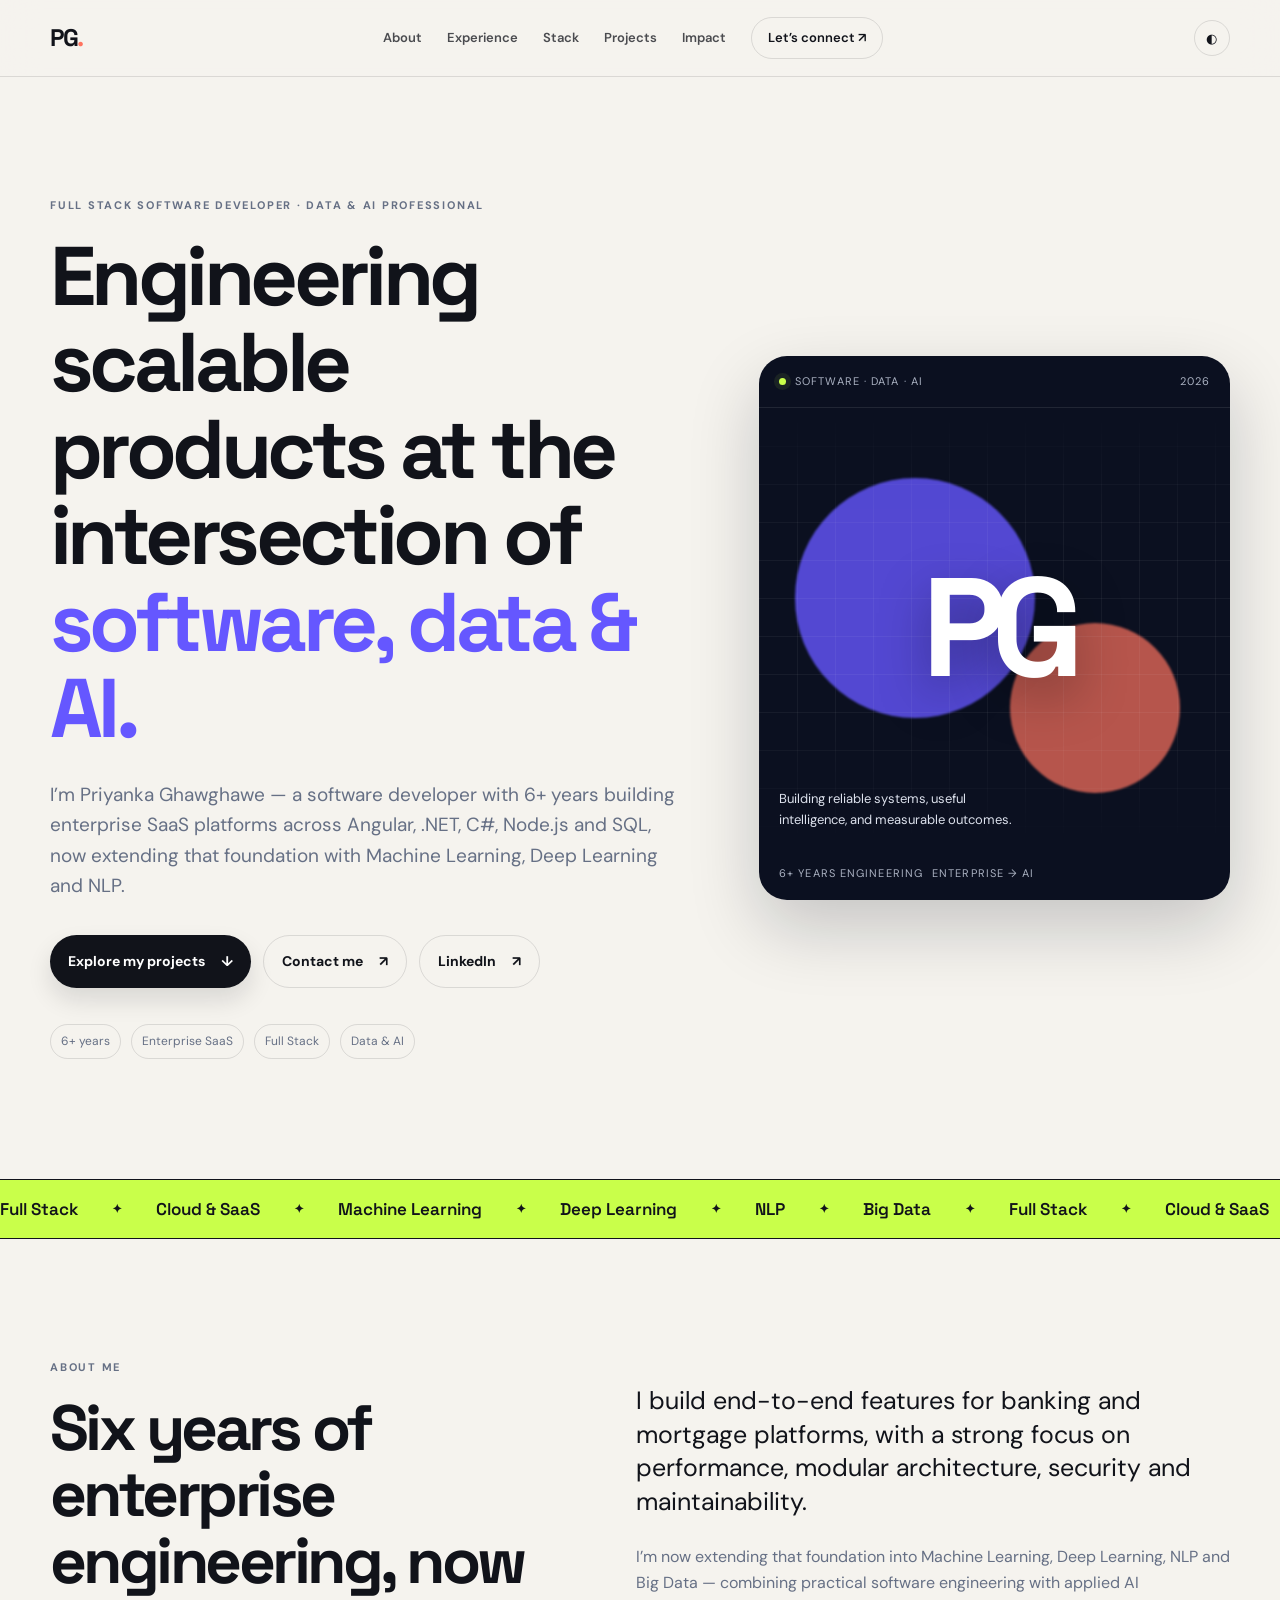
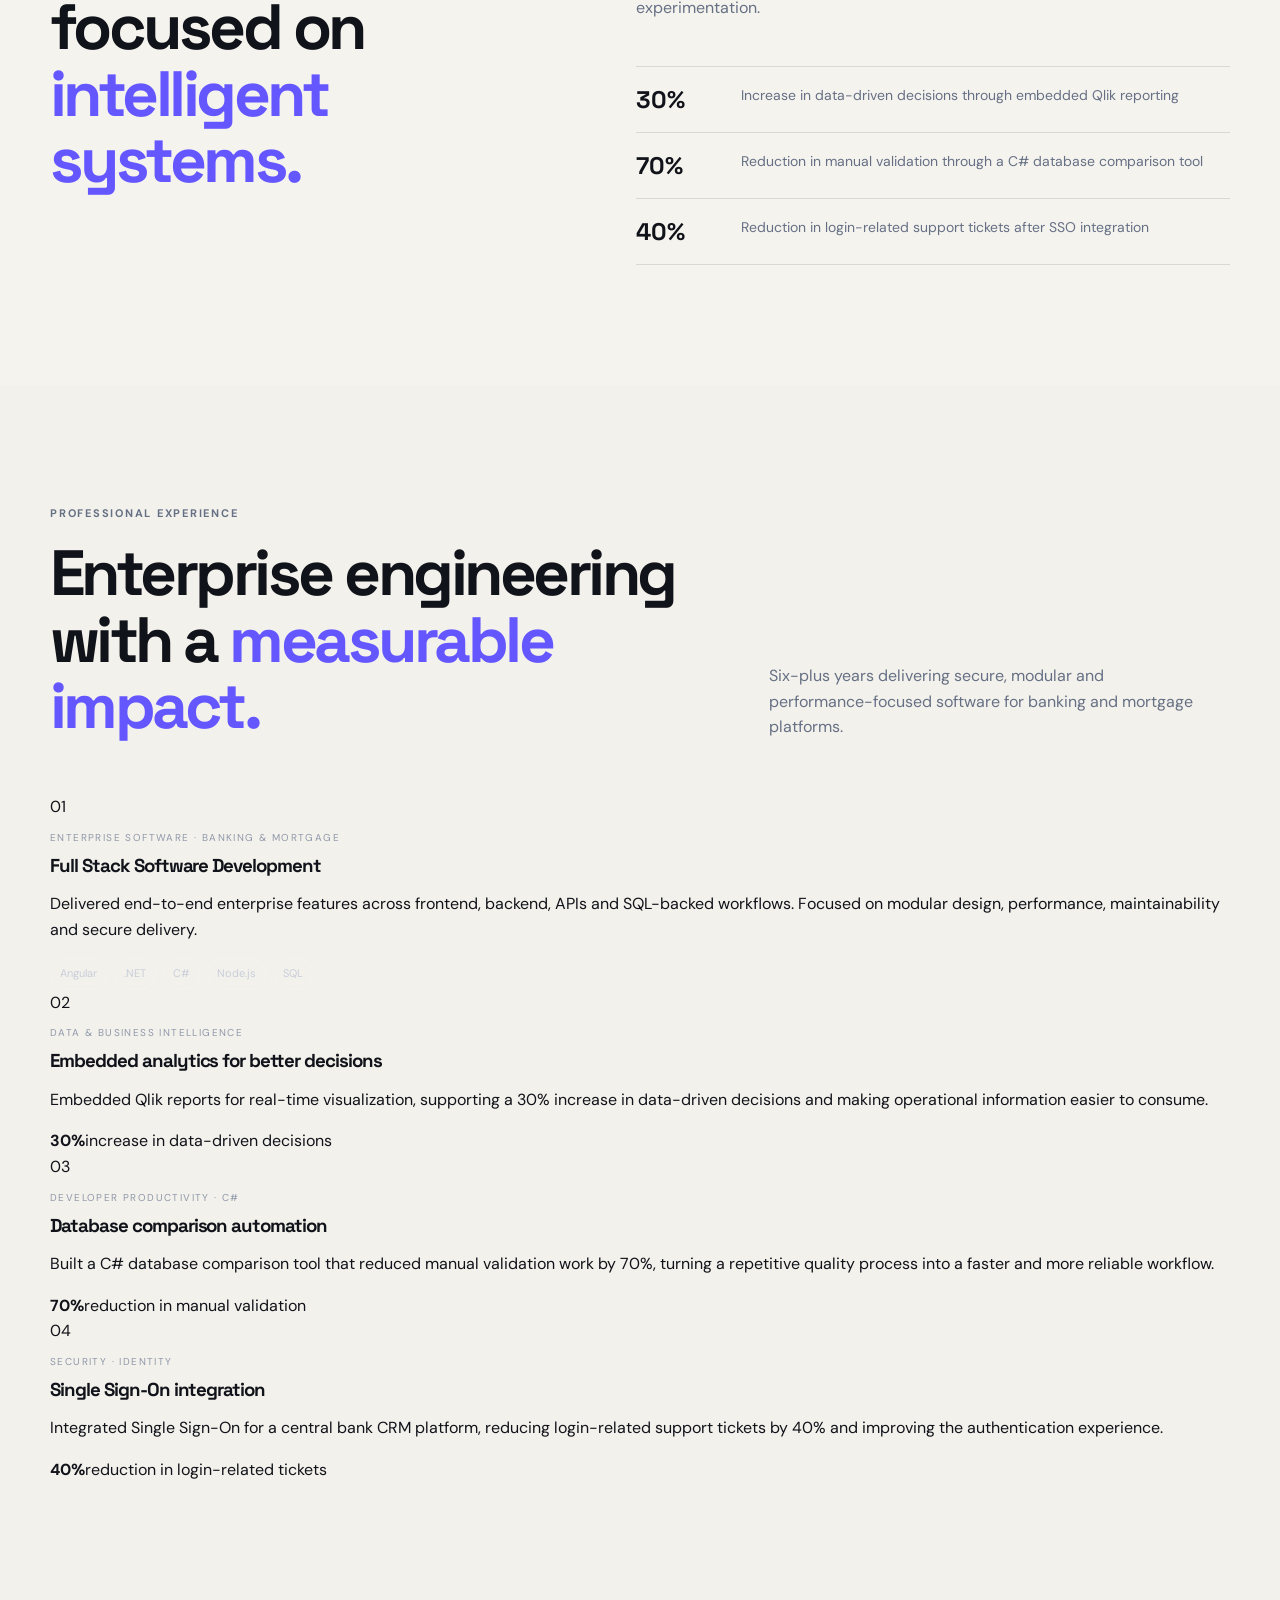
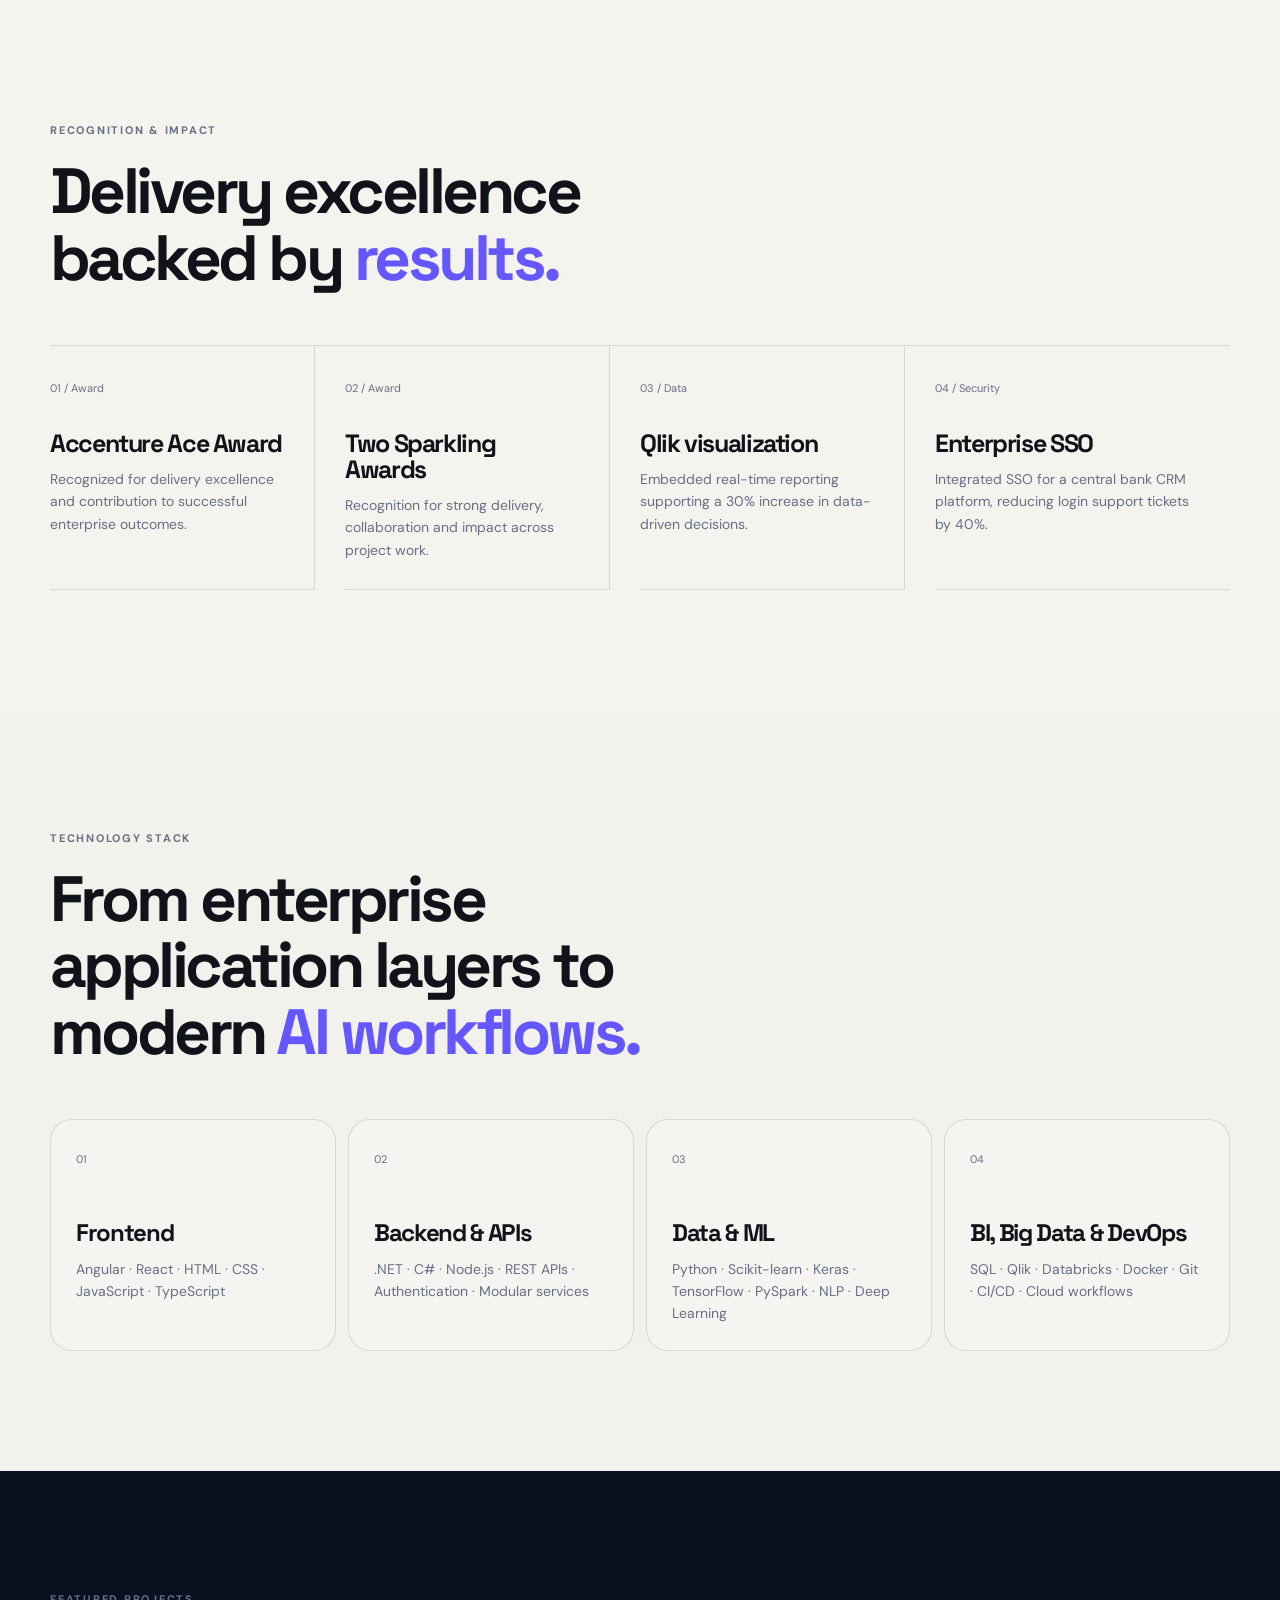
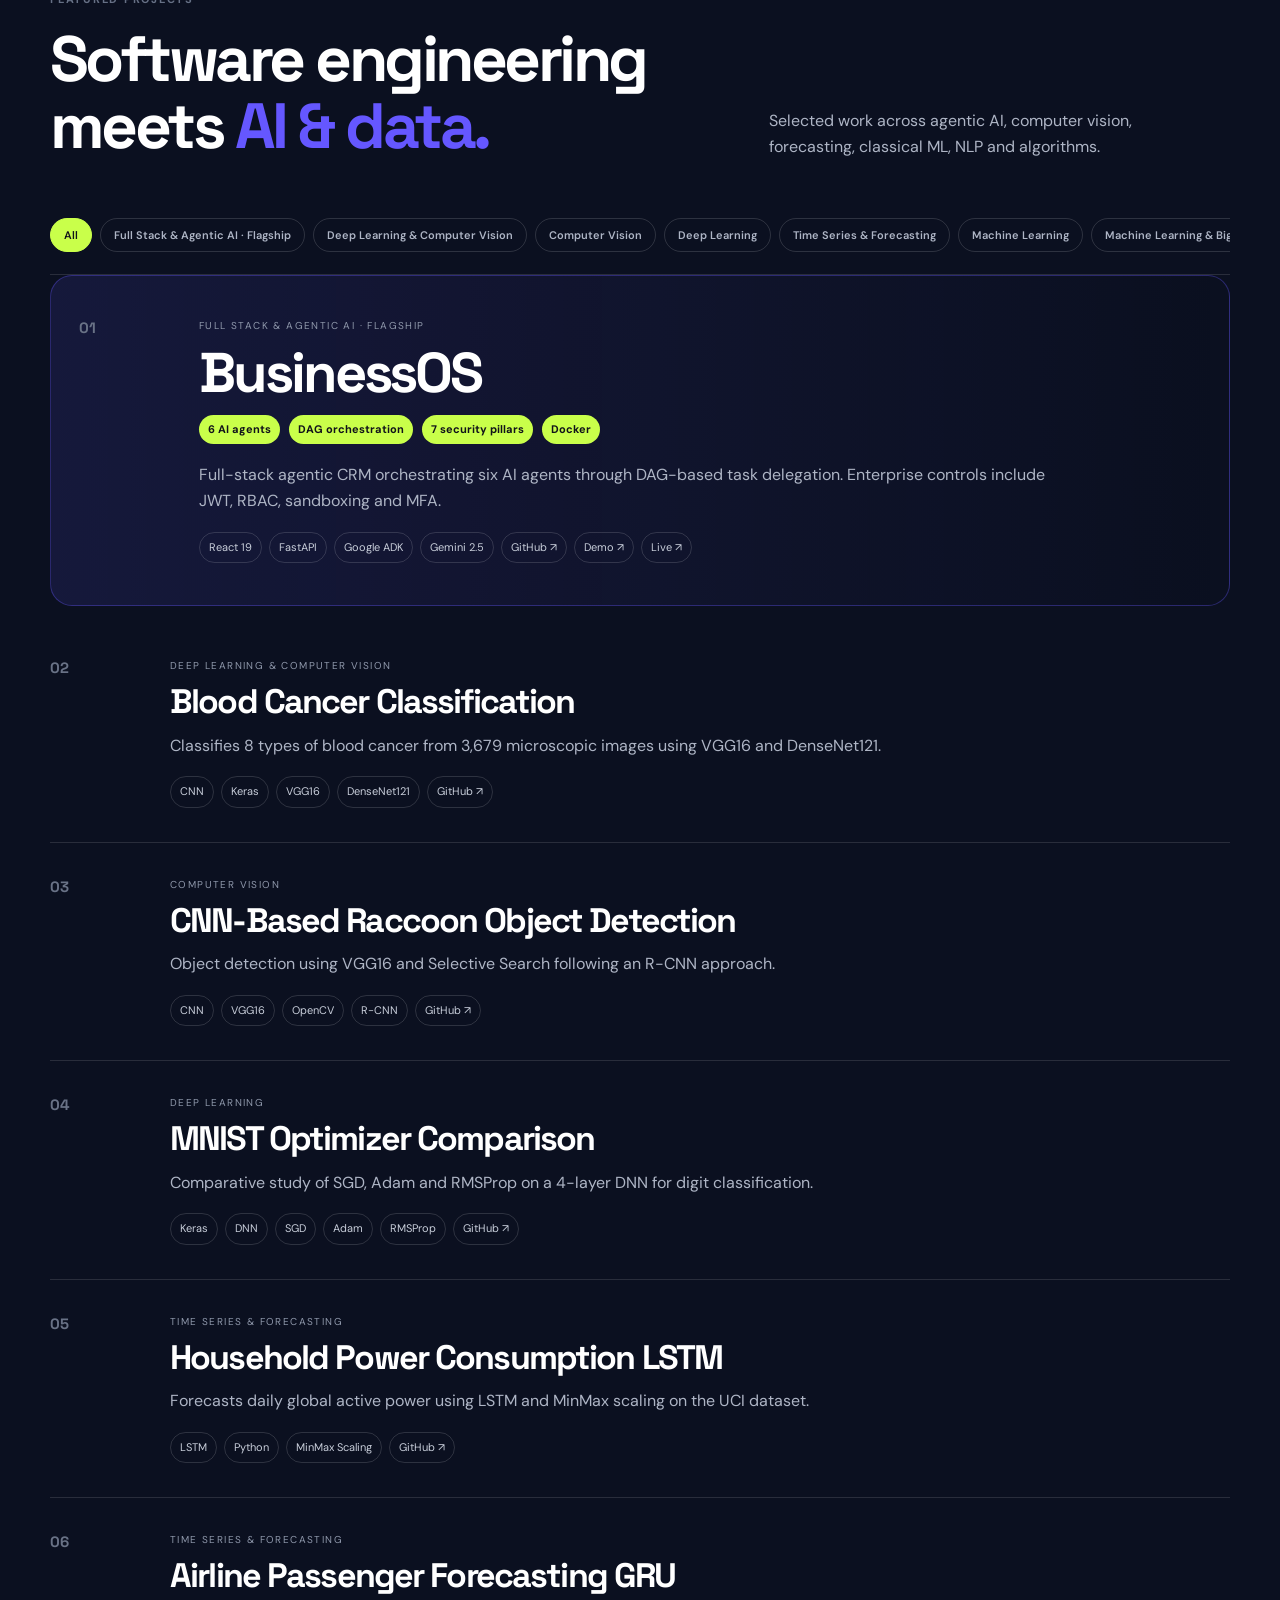
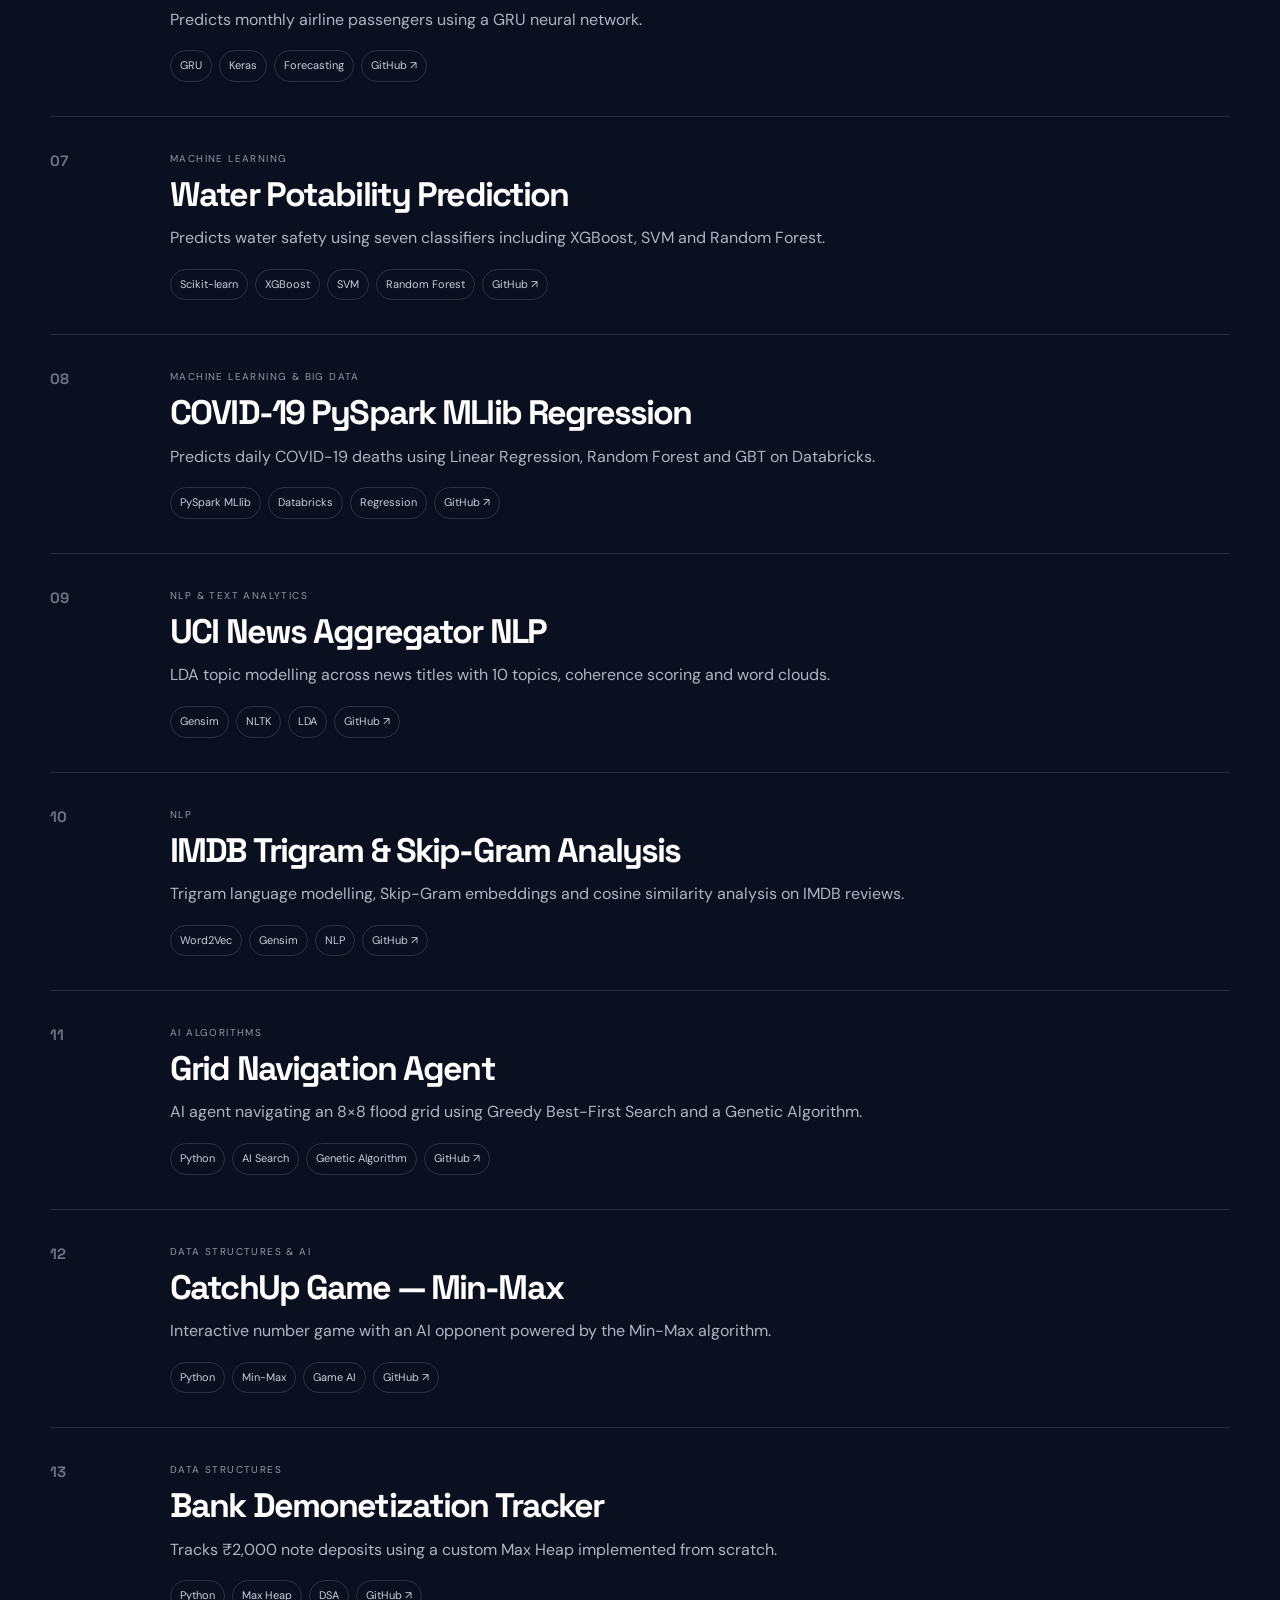
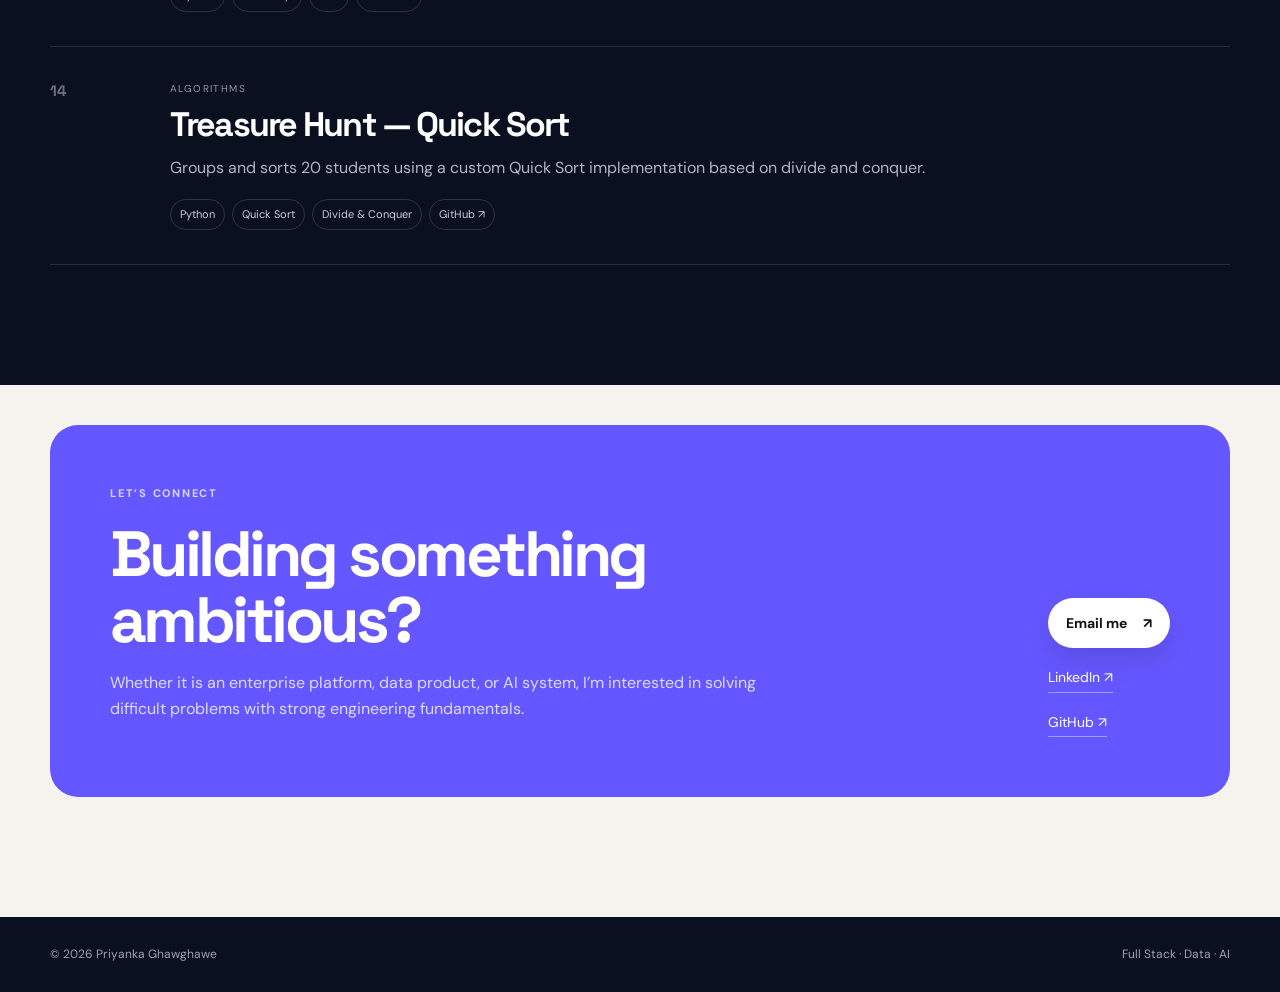
==== commit 321f4027: "refactor: consolidate portfolio into single-page application" ====
--- a/index.html
+++ b/index.html
@@ -1,50 +1,37 @@
 <!doctype html>
 <html lang="en">
-  <head>
-    <meta charset="UTF-8" />
-    <meta name="viewport" content="width=device-width, initial-scale=1.0" />
-    <meta name="description" content="Priyanka Ghawghawe — Full Stack Software Developer and Data & AI Professional with 6+ years building scalable SaaS platforms." />
-    <meta name="theme-color" content="#0b1020" />
-    <meta property="og:title" content="Priyanka Ghawghawe — Full Stack Software Developer | Data & AI Professional" />
-    <meta property="og:description" content="6+ years building scalable enterprise software, now extending a full-stack foundation into Machine Learning, Deep Learning and NLP." />
-    <meta property="og:type" content="website" />
-    <meta property="og:url" content="https://priyankaghawghawe.github.io/" />
-    <link rel="icon" href="assets/favicon.svg" type="image/svg+xml" />
-    <link rel="preconnect" href="https://fonts.googleapis.com" />
-    <link rel="preconnect" href="https://fonts.gstatic.com" crossorigin />
-    <link href="https://fonts.googleapis.com/css2?family=DM+Sans:wght@400;500;600;700&family=Space+Grotesk:wght@500;600;700&display=swap" rel="stylesheet" />
-    <link rel="stylesheet" href="styles.css" />
-    <script type="module" src="app.js"></script>
-    <title>Priyanka Ghawghawe — Full Stack Developer | Data & AI</title>
-  </head>
-  <body>
-    <a class="skip-link" href="#main">Skip to content</a>
-    <header class="site-header" data-header><div class="container nav-wrap"><a class="brand" href="#top" aria-label="Priyanka Ghawghawe home">PG<span>.</span></a><button class="menu-toggle" type="button" aria-expanded="false" aria-controls="site-nav"><span></span><span></span><span></span><span class="sr-only">Toggle navigation</span></button><nav id="site-nav" class="site-nav" aria-label="Primary navigation"><a href="#work">Projects</a><a href="#about">About</a><a href="#stack">Stack</a><a href="#awards">Impact</a><a class="resume-link" href="resume.html">Resume ↗</a><a href="#contact" class="nav-cta">Let’s connect <span aria-hidden="true">↗</span></a></nav></div></header>
-
-    <main id="main">
-      <section id="top" class="hero section"><div class="container hero-grid"><div class="hero-copy reveal"><p class="eyebrow">Full Stack Software Developer · Data & AI Professional</p><h1>Engineering scalable products at the intersection of <em>software, data & AI.</em></h1><p class="hero-lede">I’m Priyanka Ghawghawe — a software developer with 6+ years building enterprise SaaS platforms across Angular, .NET, C#, Node.js and SQL, now extending that foundation with Machine Learning, Deep Learning and NLP.</p><div class="hero-actions"><a class="button button-primary" href="#work">Explore my projects <span aria-hidden="true">↓</span></a><a class="button button-secondary" href="resume.html">View resume <span aria-hidden="true">↗</span></a><a class="button button-secondary" href="https://www.linkedin.com/in/priyankaghawghawe/" target="_blank" rel="noreferrer">LinkedIn <span aria-hidden="true">↗</span></a></div><div class="hero-proof" aria-label="Professional highlights"><span>6+ years</span><span>Enterprise SaaS</span><span>Full Stack</span><span>Data & AI</span></div></div><aside class="hero-card reveal reveal-delay" aria-label="Professional snapshot"><div class="hero-card-top"><span class="status-dot" aria-hidden="true"></span><span>Software · Data · AI</span><span class="hero-card-year">2026</span></div><div class="hero-card-body"><div class="orb orb-a"></div><div class="orb orb-b"></div><div class="grid-noise"></div><div class="hero-monogram">PG</div><p>Building reliable systems, useful intelligence, and measurable outcomes.</p></div><div class="hero-card-footer"><span>6+ years engineering</span><span>Enterprise → AI</span></div></aside></div></section>
-      <section class="marquee" aria-label="Technical focus"><div class="marquee-track"><span>Full Stack</span><span>Cloud & SaaS</span><span>Machine Learning</span><span>Deep Learning</span><span>NLP</span><span>Big Data</span><span>Full Stack</span><span>Cloud & SaaS</span><span>Machine Learning</span><span>Deep Learning</span><span>NLP</span><span>Big Data</span></div></section>
-      <section id="about" class="section"><div class="container about-grid"><div class="about-intro reveal"><p class="eyebrow">About me</p><h2>Six years of enterprise engineering, now focused on <em>intelligent systems.</em></h2></div><div class="about-copy reveal"><p class="lead">I build end-to-end features for banking and mortgage platforms, with a strong focus on performance, modular architecture, security and maintainability.</p><p>I’m now extending that foundation into Machine Learning, Deep Learning, NLP and Big Data — combining practical software engineering with applied AI experimentation.</p><div class="about-stats"><div><strong>30%</strong><span>Increase in data-driven decisions through embedded Qlik reporting</span></div><div><strong>70%</strong><span>Reduction in manual validation through a C# database comparison tool</span></div><div><strong>40%</strong><span>Reduction in login-related support tickets after SSO integration</span></div></div></div></div></section>
-      <section id="awards" class="section section-light"><div class="container"><div class="section-heading reveal"><div><p class="eyebrow">Recognition & impact</p><h2>Delivery excellence backed by measurable outcomes.</h2></div><p>Enterprise delivery is about more than shipping features — it is about making systems safer, faster and easier for people to use.</p></div><div class="capability-grid impact-grid"><div class="capability reveal"><span>01 / Award</span><h3>Accenture Ace Award</h3><p>Recognized for delivery excellence and contribution to successful enterprise outcomes.</p></div><div class="capability reveal"><span>02 / Award</span><h3>Two Sparkling Awards</h3><p>Recognition for strong delivery, collaboration and impact across project work.</p></div><div class="capability reveal"><span>03 / Data</span><h3>Qlik visualization</h3><p>Embedded real-time reporting that supported a 30% increase in data-driven decisions.</p></div><div class="capability reveal"><span>04 / Security</span><h3>Enterprise SSO</h3><p>Integrated Single Sign-On for a central bank CRM platform, reducing login support tickets by 40%.</p></div></div></div></section>
-      <section id="stack" class="section"><div class="container"><div class="section-heading reveal"><div><p class="eyebrow">Technology stack</p><h2>From enterprise application layers to modern AI workflows.</h2></div></div><div class="stack-grid"><div class="stack-card reveal"><span>01</span><h3>Frontend</h3><p>Angular · React · HTML · CSS · JavaScript · TypeScript</p></div><div class="stack-card reveal"><span>02</span><h3>Backend & APIs</h3><p>.NET · C# · Node.js · REST APIs · Authentication · Modular services</p></div><div class="stack-card reveal"><span>03</span><h3>Data & ML</h3><p>Python · Scikit-learn · Keras · TensorFlow · PySpark · NLP · Deep Learning</p></div><div class="stack-card reveal"><span>04</span><h3>BI, Big Data & DevOps</h3><p>SQL · Qlik · Databricks · Docker · Git · CI/CD · Cloud workflows</p></div></div></div></section>
-      <section id="work" class="section section-dark"><div class="container"><div class="section-heading reveal"><div><p class="eyebrow">Featured projects</p><h2>A portfolio spanning full-stack systems, AI and data.</h2></div><p>Selected work across agentic AI, computer vision, forecasting, classical ML, NLP and algorithms.</p></div><div class="project-list">
-        <article class="project-row featured reveal"><div class="project-number">01</div><div><p class="project-type">Full Stack & Agentic AI · Flagship</p><h3><a href="https://github.com/PriyankaGhawghawe/AI-Powered-Enterprise-CRM" target="_blank" rel="noreferrer">BusinessOS ↗</a></h3><div class="flagship-meta"><span>6 AI agents</span><span>DAG orchestration</span><span>7 security pillars</span><span>Docker</span></div><p>Full-stack agentic CRM orchestrating six AI agents through DAG-based task delegation. The architecture emphasizes enterprise controls including JWT, RBAC, sandboxing and MFA, bringing agentic workflows into a security-conscious SaaS product.</p><div class="project-tags"><span>React 19</span><span>FastAPI</span><span>Google ADK</span><span>Gemini 2.5</span><a href="https://www.youtube.com/watch?v=F5__SWZ0X-o&t=1s" target="_blank" rel="noreferrer">Watch demo ↗</a><a href="https://business-os-20952320186.us-central1.run.app/login" target="_blank" rel="noreferrer">Live prototype ↗</a></div></div></article>
-        <article class="project-row reveal"><div class="project-number">02</div><div><p class="project-type">Deep Learning & Computer Vision</p><h3><a href="https://github.com/PriyankaGhawghwe/Blood-Cancer-Classification" target="_blank" rel="noreferrer">Blood Cancer Classification ↗</a></h3><p>Classifies 8 types of blood cancer from 3,679 microscopic images using VGG16 and DenseNet121 with image augmentation.</p><div class="project-tags"><span>CNN</span><span>Keras</span><span>VGG16</span><span>DenseNet121</span></div></div></article>
-        <article class="project-row reveal"><div class="project-number">03</div><div><p class="project-type">Computer Vision</p><h3><a href="https://github.com/PriyankaGhawghawe/CNN-Based-Raccoon-Object-Detection" target="_blank" rel="noreferrer">Raccoon Object Detection ↗</a></h3><p>Object detection using VGG16 and Selective Search following an R-CNN approach.</p><div class="project-tags"><span>CNN</span><span>VGG16</span><span>OpenCV</span><span>R-CNN</span></div></div></article>
-        <article class="project-row reveal"><div class="project-number">04</div><div><p class="project-type">Deep Learning</p><h3><a href="https://github.com/PriyankaGhawghawe/MNIST-Optimizer-Comparison-DNN" target="_blank" rel="noreferrer">MNIST Optimizer Comparison ↗</a></h3><p>Comparative study of SGD, Adam and RMSProp on a 4-layer DNN for digit classification.</p><div class="project-tags"><span>Keras</span><span>DNN</span><span>SGD</span><span>Adam</span><span>RMSProp</span></div></div></article>
-        <article class="project-row reveal"><div class="project-number">05</div><div><p class="project-type">Time Series & Forecasting</p><h3><a href="https://github.com/PriyankaGhawghawe/Household-Power-Consumption-LSTM" target="_blank" rel="noreferrer">Household Power Consumption LSTM ↗</a></h3><p>Forecasts daily global active power using LSTM and MinMax scaling on the UCI dataset.</p><div class="project-tags"><span>LSTM</span><span>Python</span><span>MinMax Scaling</span></div></div></article>
-        <article class="project-row reveal"><div class="project-number">06</div><div><p class="project-type">Time Series & Forecasting</p><h3><a href="https://github.com/PriyankaGhawghawe/Airline-Passenger-Forecasting-GRU" target="_blank" rel="noreferrer">Airline Passenger Forecasting GRU ↗</a></h3><p>Predicts monthly airline passengers using a GRU neural network on the classic Airline dataset.</p><div class="project-tags"><span>GRU</span><span>Keras</span><span>Forecasting</span></div></div></article>
-        <article class="project-row reveal"><div class="project-number">07</div><div><p class="project-type">Machine Learning</p><h3><a href="https://github.com/PriyankaGhawghawe/Water-Potability-Prediction-ML" target="_blank" rel="noreferrer">Water Potability Prediction ↗</a></h3><p>Predicts water safety using seven classifiers including XGBoost, SVM and Random Forest, supported by EDA and feature engineering.</p><div class="project-tags"><span>Scikit-learn</span><span>XGBoost</span><span>SVM</span><span>Random Forest</span></div></div></article>
-        <article class="project-row reveal"><div class="project-number">08</div><div><p class="project-type">Machine Learning & Big Data</p><h3><a href="https://github.com/PriyankaGhawghawe/COVID19-PySpark-MLlib-Regression" target="_blank" rel="noreferrer">COVID-19 PySpark MLlib Regression ↗</a></h3><p>Predicts daily COVID-19 deaths using Linear Regression, Random Forest and GBT on Databricks.</p><div class="project-tags"><span>PySpark MLlib</span><span>Databricks</span><span>Regression</span></div></div></article>
-        <article class="project-row reveal"><div class="project-number">09</div><div><p class="project-type">NLP & Text Analytics</p><h3><a href="https://github.com/PriyankaGhawghawe/UCI-News-Aggregator-NLP" target="_blank" rel="noreferrer">UCI News Aggregator NLP ↗</a></h3><p>LDA topic modelling across news titles with 10 topics, coherence scoring and word clouds.</p><div class="project-tags"><span>Gensim</span><span>NLTK</span><span>LDA</span></div></div></article>
-        <article class="project-row reveal"><div class="project-number">10</div><div><p class="project-type">NLP</p><h3><a href="https://github.com/PriyankaGhawghawe/IMDB-NLP-Trigram-SkipGram-Analysis" target="_blank" rel="noreferrer">IMDB Trigram & Skip-Gram Analysis ↗</a></h3><p>Trigram language modelling, Skip-Gram embeddings and cosine similarity analysis on IMDB reviews.</p><div class="project-tags"><span>Word2Vec</span><span>Gensim</span><span>NLP</span></div></div></article>
-        <article class="project-row reveal"><div class="project-number">11</div><div><p class="project-type">AI Algorithms</p><h3><a href="https://github.com/PriyankaGhawghawe/Grid-Navigation-Agent-Python" target="_blank" rel="noreferrer">Grid Navigation Agent ↗</a></h3><p>AI agent navigating an 8×8 flood grid using Greedy Best-First Search and a Genetic Algorithm.</p><div class="project-tags"><span>Python</span><span>AI Search</span><span>Genetic Algorithm</span></div></div></article>
-        <article class="project-row reveal"><div class="project-number">12</div><div><p class="project-type">Data Structures & AI</p><h3><a href="https://github.com/PriyankaGhawghawe/CatchUp-Game-MinMax-Python" target="_blank" rel="noreferrer">CatchUp Game — Min-Max ↗</a></h3><p>Interactive number game with an AI opponent powered by the Min-Max algorithm.</p><div class="project-tags"><span>Python</span><span>Min-Max</span><span>Game AI</span></div></div></article>
-        <article class="project-row reveal"><div class="project-number">13</div><div><p class="project-type">Data Structures</p><h3><a href="https://github.com/PriyankaGhawghawe/Bank-Demonetization-Tracker-MaxHeap-Python" target="_blank" rel="noreferrer">Bank Demonetization Tracker ↗</a></h3><p>Tracks ₹2,000 note deposits using a custom Max Heap implemented from scratch.</p><div class="project-tags"><span>Python</span><span>Max Heap</span><span>DSA</span></div></div></article>
-        <article class="project-row reveal"><div class="project-number">14</div><div><p class="project-type">Algorithms</p><h3><a href="https://github.com/PriyankaGhawghawe/Treasure-Hunt-QuickSort-Python" target="_blank" rel="noreferrer">Treasure Hunt — Quick Sort ↗</a></h3><p>Groups and sorts 20 students using a custom Quick Sort implementation based on divide and conquer.</p><div class="project-tags"><span>Python</span><span>Quick Sort</span><span>Divide & Conquer</span></div></div></article>
-      </div></div></section>
-      <section id="contact" class="section contact-section"><div class="container contact-card reveal"><div><p class="eyebrow">Let’s connect</p><h2>Building something ambitious?</h2><p>Whether it is an enterprise platform, data product, or AI system, I’m interested in solving difficult problems with strong engineering fundamentals.</p></div><div class="contact-actions"><a class="button button-primary" href="mailto:priyankamenghare09@gmail.com">Email me <span aria-hidden="true">↗</span></a><a class="text-link" href="https://www.linkedin.com/in/priyankaghawghawe/" target="_blank" rel="noreferrer">LinkedIn <span aria-hidden="true">↗</span></a><a class="text-link" href="https://github.com/PriyankaGhawghawe" target="_blank" rel="noreferrer">GitHub <span aria-hidden="true">↗</span></a></div></div></section>
-    </main>
-    <footer class="site-footer"><div class="container footer-wrap"><span>© <span data-year></span> Priyanka Ghawghawe</span><span>Full Stack · Data · AI</span></div></footer>
-  </body>
-</html>
+<head>
+<meta charset="UTF-8"><meta name="viewport" content="width=device-width,initial-scale=1.0">
+<meta name="description" content="Priyanka Ghawghawe — Full Stack Software Developer and Data & AI Professional with 6+ years building scalable SaaS platforms.">
+<meta name="theme-color" content="#0b1020"><meta property="og:title" content="Priyanka Ghawghawe — Full Stack Software Developer | Data & AI Professional"><meta property="og:description" content="6+ years building scalable enterprise software, now extending a full-stack foundation into Machine Learning, Deep Learning and NLP."><meta property="og:type" content="website"><meta property="og:url" content="https://priyankaghawghawe.github.io/">
+<link rel="icon" href="assets/favicon.svg" type="image/svg+xml"><link rel="preconnect" href="https://fonts.googleapis.com"><link rel="preconnect" href="https://fonts.gstatic.com" crossorigin><link href="https://fonts.googleapis.com/css2?family=DM+Sans:wght@400;500;600;700&family=Space+Grotesk:wght@500;600;700&display=swap" rel="stylesheet"><link rel="stylesheet" href="styles.css"><script type="module" src="app.js"></script><title>Priyanka Ghawghawe — Full Stack Developer | Data & AI</title>
+</head>
+<body>
+<a class="skip-link" href="#main">Skip to content</a>
+<header class="site-header" data-header><div class="container nav-wrap"><a class="brand" href="#top" aria-label="Priyanka Ghawghawe home">PG<span>.</span></a><button class="menu-toggle" type="button" aria-expanded="false" aria-controls="site-nav"><span></span><span></span><span></span><span class="sr-only">Toggle navigation</span></button><nav id="site-nav" class="site-nav" aria-label="Primary navigation"><a href="#about">About</a><a href="#experience">Experience</a><a href="#stack">Stack</a><a href="#work">Projects</a><a href="#impact">Impact</a><a href="#contact" class="nav-cta">Let’s connect <span aria-hidden="true">↗</span></a></nav></div></header>
+<main id="main">
+<section id="top" class="hero section"><div class="container hero-grid"><div class="hero-copy reveal"><p class="eyebrow">Full Stack Software Developer · Data & AI Professional</p><h1>Engineering scalable products at the intersection of <em>software, data & AI.</em></h1><p class="hero-lede">I’m Priyanka Ghawghawe — a software developer with 6+ years building enterprise SaaS platforms across Angular, .NET, C#, Node.js and SQL, now extending that foundation with Machine Learning, Deep Learning and NLP.</p><div class="hero-actions"><a class="button button-primary" href="#work">Explore my projects <span aria-hidden="true">↓</span></a><a class="button button-secondary" href="mailto:priyankamenghare09@gmail.com">Contact me <span aria-hidden="true">↗</span></a><a class="button button-secondary" href="https://www.linkedin.com/in/priyankaghawghawe/" target="_blank" rel="noreferrer">LinkedIn <span aria-hidden="true">↗</span></a></div><div class="hero-proof"><span>6+ years</span><span>Enterprise SaaS</span><span>Full Stack</span><span>Data & AI</span></div></div><aside class="hero-card reveal reveal-delay" aria-label="Professional snapshot"><div class="hero-card-top"><span class="status-dot"></span><span>Software · Data · AI</span><span class="hero-card-year">2026</span></div><div class="hero-card-body"><div class="orb orb-a"></div><div class="orb orb-b"></div><div class="grid-noise"></div><div class="hero-monogram">PG</div><p>Building reliable systems, useful intelligence, and measurable outcomes.</p></div><div class="hero-card-footer"><span>6+ years engineering</span><span>Enterprise → AI</span></div></aside></div></section>
+<section class="marquee" aria-label="Technical focus"><div class="marquee-track"><span>Full Stack</span><span>Cloud & SaaS</span><span>Machine Learning</span><span>Deep Learning</span><span>NLP</span><span>Big Data</span><span>Full Stack</span><span>Cloud & SaaS</span><span>Machine Learning</span><span>Deep Learning</span><span>NLP</span><span>Big Data</span></div></section>
+<section id="about" class="section"><div class="container about-grid"><div class="about-intro reveal"><p class="eyebrow">About me</p><h2>Six years of enterprise engineering, now focused on <em>intelligent systems.</em></h2></div><div class="about-copy reveal"><p class="lead">I build end-to-end features for banking and mortgage platforms, with a strong focus on performance, modular architecture, security and maintainability.</p><p>I’m now extending that foundation into Machine Learning, Deep Learning, NLP and Big Data — combining practical software engineering with applied AI experimentation.</p><div class="about-stats"><div><strong>30%</strong><span>Increase in data-driven decisions through embedded Qlik reporting</span></div><div><strong>70%</strong><span>Reduction in manual validation through a C# database comparison tool</span></div><div><strong>40%</strong><span>Reduction in login-related support tickets after SSO integration</span></div></div></div></div></section>
+<section id="experience" class="section section-light"><div class="container"><div class="section-heading reveal"><div><p class="eyebrow">Professional experience</p><h2>Enterprise engineering with a <em>measurable impact.</em></h2></div><p>Six-plus years delivering secure, modular and performance-focused software for banking and mortgage platforms.</p></div><div class="experience-list"><article class="experience-item reveal"><div class="experience-index">01</div><div><p class="project-type">Enterprise software · Banking & Mortgage</p><h3>Full Stack Software Development</h3><p>Delivered end-to-end enterprise features across frontend, backend, APIs and SQL-backed workflows. Focused on modular design, performance, maintainability and secure delivery.</p><div class="project-tags light-tags"><span>Angular</span><span>.NET</span><span>C#</span><span>Node.js</span><span>SQL</span></div></div></article><article class="experience-item reveal"><div class="experience-index">02</div><div><p class="project-type">Data & Business Intelligence</p><h3>Embedded analytics for better decisions</h3><p>Embedded Qlik reports for real-time visualization, supporting a 30% increase in data-driven decisions and making operational information easier to consume.</p><div class="experience-metric"><strong>30%</strong><span>increase in data-driven decisions</span></div></div></article><article class="experience-item reveal"><div class="experience-index">03</div><div><p class="project-type">Developer productivity · C#</p><h3>Database comparison automation</h3><p>Built a C# database comparison tool that reduced manual validation work by 70%, turning a repetitive quality process into a faster and more reliable workflow.</p><div class="experience-metric"><strong>70%</strong><span>reduction in manual validation</span></div></div></article><article class="experience-item reveal"><div class="experience-index">04</div><div><p class="project-type">Security · Identity</p><h3>Single Sign-On integration</h3><p>Integrated Single Sign-On for a central bank CRM platform, reducing login-related support tickets by 40% and improving the authentication experience.</p><div class="experience-metric"><strong>40%</strong><span>reduction in login-related tickets</span></div></div></article></div></div></section>
+<section id="impact" class="section"><div class="container"><div class="section-heading reveal"><div><p class="eyebrow">Recognition & impact</p><h2>Delivery excellence backed by <em>results.</em></h2></div></div><div class="capability-grid impact-grid"><div class="capability reveal"><span>01 / Award</span><h3>Accenture Ace Award</h3><p>Recognized for delivery excellence and contribution to successful enterprise outcomes.</p></div><div class="capability reveal"><span>02 / Award</span><h3>Two Sparkling Awards</h3><p>Recognition for strong delivery, collaboration and impact across project work.</p></div><div class="capability reveal"><span>03 / Data</span><h3>Qlik visualization</h3><p>Embedded real-time reporting supporting a 30% increase in data-driven decisions.</p></div><div class="capability reveal"><span>04 / Security</span><h3>Enterprise SSO</h3><p>Integrated SSO for a central bank CRM platform, reducing login support tickets by 40%.</p></div></div></div></section>
+<section id="stack" class="section section-light"><div class="container"><div class="section-heading reveal"><div><p class="eyebrow">Technology stack</p><h2>From enterprise application layers to modern <em>AI workflows.</em></h2></div></div><div class="stack-grid"><div class="stack-card reveal"><span>01</span><h3>Frontend</h3><p>Angular · React · HTML · CSS · JavaScript · TypeScript</p></div><div class="stack-card reveal"><span>02</span><h3>Backend & APIs</h3><p>.NET · C# · Node.js · REST APIs · Authentication · Modular services</p></div><div class="stack-card reveal"><span>03</span><h3>Data & ML</h3><p>Python · Scikit-learn · Keras · TensorFlow · PySpark · NLP · Deep Learning</p></div><div class="stack-card reveal"><span>04</span><h3>BI, Big Data & DevOps</h3><p>SQL · Qlik · Databricks · Docker · Git · CI/CD · Cloud workflows</p></div></div></div></section>
+<section id="work" class="section section-dark"><div class="container"><div class="section-heading reveal"><div><p class="eyebrow">Featured projects</p><h2>Software engineering meets <em>AI & data.</em></h2></div><p>Selected work across agentic AI, computer vision, forecasting, classical ML, NLP and algorithms.</p></div><div class="project-list">
+<article class="project-row featured reveal"><div class="project-number">01</div><div><p class="project-type">Full Stack & Agentic AI · Flagship</p><h3>BusinessOS</h3><div class="flagship-meta"><span>6 AI agents</span><span>DAG orchestration</span><span>7 security pillars</span><span>Docker</span></div><p>Full-stack agentic CRM orchestrating six AI agents through DAG-based task delegation. Enterprise controls include JWT, RBAC, sandboxing and MFA.</p><div class="project-tags"><span>React 19</span><span>FastAPI</span><span>Google ADK</span><span>Gemini 2.5</span><a href="https://github.com/PriyankaGhawghawe/AI-Powered-Enterprise-CRM" target="_blank" rel="noreferrer">GitHub ↗</a><a href="https://www.youtube.com/watch?v=F5__SWZ0X-o&t=1s" target="_blank" rel="noreferrer">Demo ↗</a><a href="https://business-os-20952320186.us-central1.run.app/login" target="_blank" rel="noreferrer">Live ↗</a></div></div></article>
+<article class="project-row reveal"><div class="project-number">02</div><div><p class="project-type">Deep Learning & Computer Vision</p><h3>Blood Cancer Classification</h3><p>Classifies 8 types of blood cancer from 3,679 microscopic images using VGG16 and DenseNet121.</p><div class="project-tags"><span>CNN</span><span>Keras</span><span>VGG16</span><span>DenseNet121</span><a href="https://github.com/PriyankaGhawghwe/Blood-Cancer-Classification" target="_blank" rel="noreferrer">GitHub ↗</a></div></div></article>
+<article class="project-row reveal"><div class="project-number">03</div><div><p class="project-type">Computer Vision</p><h3>CNN-Based Raccoon Object Detection</h3><p>Object detection using VGG16 and Selective Search following an R-CNN approach.</p><div class="project-tags"><span>CNN</span><span>VGG16</span><span>OpenCV</span><span>R-CNN</span><a href="https://github.com/PriyankaGhawghawe/CNN-Based-Raccoon-Object-Detection" target="_blank" rel="noreferrer">GitHub ↗</a></div></div></article>
+<article class="project-row reveal"><div class="project-number">04</div><div><p class="project-type">Deep Learning</p><h3>MNIST Optimizer Comparison</h3><p>Comparative study of SGD, Adam and RMSProp on a 4-layer DNN for digit classification.</p><div class="project-tags"><span>Keras</span><span>DNN</span><span>SGD</span><span>Adam</span><span>RMSProp</span><a href="https://github.com/PriyankaGhawghawe/MNIST-Optimizer-Comparison-DNN" target="_blank" rel="noreferrer">GitHub ↗</a></div></div></article>
+<article class="project-row reveal"><div class="project-number">05</div><div><p class="project-type">Time Series & Forecasting</p><h3>Household Power Consumption LSTM</h3><p>Forecasts daily global active power using LSTM and MinMax scaling on the UCI dataset.</p><div class="project-tags"><span>LSTM</span><span>Python</span><span>MinMax Scaling</span><a href="https://github.com/PriyankaGhawghawe/Household-Power-Consumption-LSTM" target="_blank" rel="noreferrer">GitHub ↗</a></div></div></article>
+<article class="project-row reveal"><div class="project-number">06</div><div><p class="project-type">Time Series & Forecasting</p><h3>Airline Passenger Forecasting GRU</h3><p>Predicts monthly airline passengers using a GRU neural network.</p><div class="project-tags"><span>GRU</span><span>Keras</span><span>Forecasting</span><a href="https://github.com/PriyankaGhawghawe/Airline-Passenger-Forecasting-GRU" target="_blank" rel="noreferrer">GitHub ↗</a></div></div></article>
+<article class="project-row reveal"><div class="project-number">07</div><div><p class="project-type">Machine Learning</p><h3>Water Potability Prediction</h3><p>Predicts water safety using seven classifiers including XGBoost, SVM and Random Forest.</p><div class="project-tags"><span>Scikit-learn</span><span>XGBoost</span><span>SVM</span><span>Random Forest</span><a href="https://github.com/PriyankaGhawghawe/Water-Potability-Prediction-ML" target="_blank" rel="noreferrer">GitHub ↗</a></div></div></article>
+<article class="project-row reveal"><div class="project-number">08</div><div><p class="project-type">Machine Learning & Big Data</p><h3>COVID-19 PySpark MLlib Regression</h3><p>Predicts daily COVID-19 deaths using Linear Regression, Random Forest and GBT on Databricks.</p><div class="project-tags"><span>PySpark MLlib</span><span>Databricks</span><span>Regression</span><a href="https://github.com/PriyankaGhawghawe/COVID19-PySpark-MLlib-Regression" target="_blank" rel="noreferrer">GitHub ↗</a></div></div></article>
+<article class="project-row reveal"><div class="project-number">09</div><div><p class="project-type">NLP & Text Analytics</p><h3>UCI News Aggregator NLP</h3><p>LDA topic modelling across news titles with 10 topics, coherence scoring and word clouds.</p><div class="project-tags"><span>Gensim</span><span>NLTK</span><span>LDA</span><a href="https://github.com/PriyankaGhawghawe/UCI-News-Aggregator-NLP" target="_blank" rel="noreferrer">GitHub ↗</a></div></div></article>
+<article class="project-row reveal"><div class="project-number">10</div><div><p class="project-type">NLP</p><h3>IMDB Trigram & Skip-Gram Analysis</h3><p>Trigram language modelling, Skip-Gram embeddings and cosine similarity analysis on IMDB reviews.</p><div class="project-tags"><span>Word2Vec</span><span>Gensim</span><span>NLP</span><a href="https://github.com/PriyankaGhawghawe/IMDB-NLP-Trigram-SkipGram-Analysis" target="_blank" rel="noreferrer">GitHub ↗</a></div></div></article>
+<article class="project-row reveal"><div class="project-number">11</div><div><p class="project-type">AI Algorithms</p><h3>Grid Navigation Agent</h3><p>AI agent navigating an 8×8 flood grid using Greedy Best-First Search and a Genetic Algorithm.</p><div class="project-tags"><span>Python</span><span>AI Search</span><span>Genetic Algorithm</span><a href="https://github.com/PriyankaGhawghawe/Grid-Navigation-Agent-Python" target="_blank" rel="noreferrer">GitHub ↗</a></div></div></article>
+<article class="project-row reveal"><div class="project-number">12</div><div><p class="project-type">Data Structures & AI</p><h3>CatchUp Game — Min-Max</h3><p>Interactive number game with an AI opponent powered by the Min-Max algorithm.</p><div class="project-tags"><span>Python</span><span>Min-Max</span><span>Game AI</span><a href="https://github.com/PriyankaGhawghawe/CatchUp-Game-MinMax-Python" target="_blank" rel="noreferrer">GitHub ↗</a></div></div></article>
+<article class="project-row reveal"><div class="project-number">13</div><div><p class="project-type">Data Structures</p><h3>Bank Demonetization Tracker</h3><p>Tracks ₹2,000 note deposits using a custom Max Heap implemented from scratch.</p><div class="project-tags"><span>Python</span><span>Max Heap</span><span>DSA</span><a href="https://github.com/PriyankaGhawghawe/Bank-Demonetization-Tracker-MaxHeap-Python" target="_blank" rel="noreferrer">GitHub ↗</a></div></div></article>
+<article class="project-row reveal"><div class="project-number">14</div><div><p class="project-type">Algorithms</p><h3>Treasure Hunt — Quick Sort</h3><p>Groups and sorts 20 students using a custom Quick Sort implementation based on divide and conquer.</p><div class="project-tags"><span>Python</span><span>Quick Sort</span><span>Divide & Conquer</span><a href="https://github.com/PriyankaGhawghawe/Treasure-Hunt-QuickSort-Python" target="_blank" rel="noreferrer">GitHub ↗</a></div></div></article>
+</div></div></section>
+<section id="contact" class="section contact-section"><div class="container contact-card reveal"><div><p class="eyebrow">Let’s connect</p><h2>Building something ambitious?</h2><p>Whether it is an enterprise platform, data product, or AI system, I’m interested in solving difficult problems with strong engineering fundamentals.</p></div><div class="contact-actions"><a class="button button-primary" href="mailto:priyankamenghare09@gmail.com">Email me <span aria-hidden="true">↗</span></a><a class="text-link" href="https://www.linkedin.com/in/priyankaghawghawe/" target="_blank" rel="noreferrer">LinkedIn <span aria-hidden="true">↗</span></a><a class="text-link" href="https://github.com/PriyankaGhawghawe" target="_blank" rel="noreferrer">GitHub <span aria-hidden="true">↗</span></a></div></div></section>
+</main><footer class="site-footer"><div class="container footer-wrap"><span>© <span data-year></span> Priyanka Ghawghawe</span><span>Full Stack · Data · AI</span></div></footer>
+</body></html>
